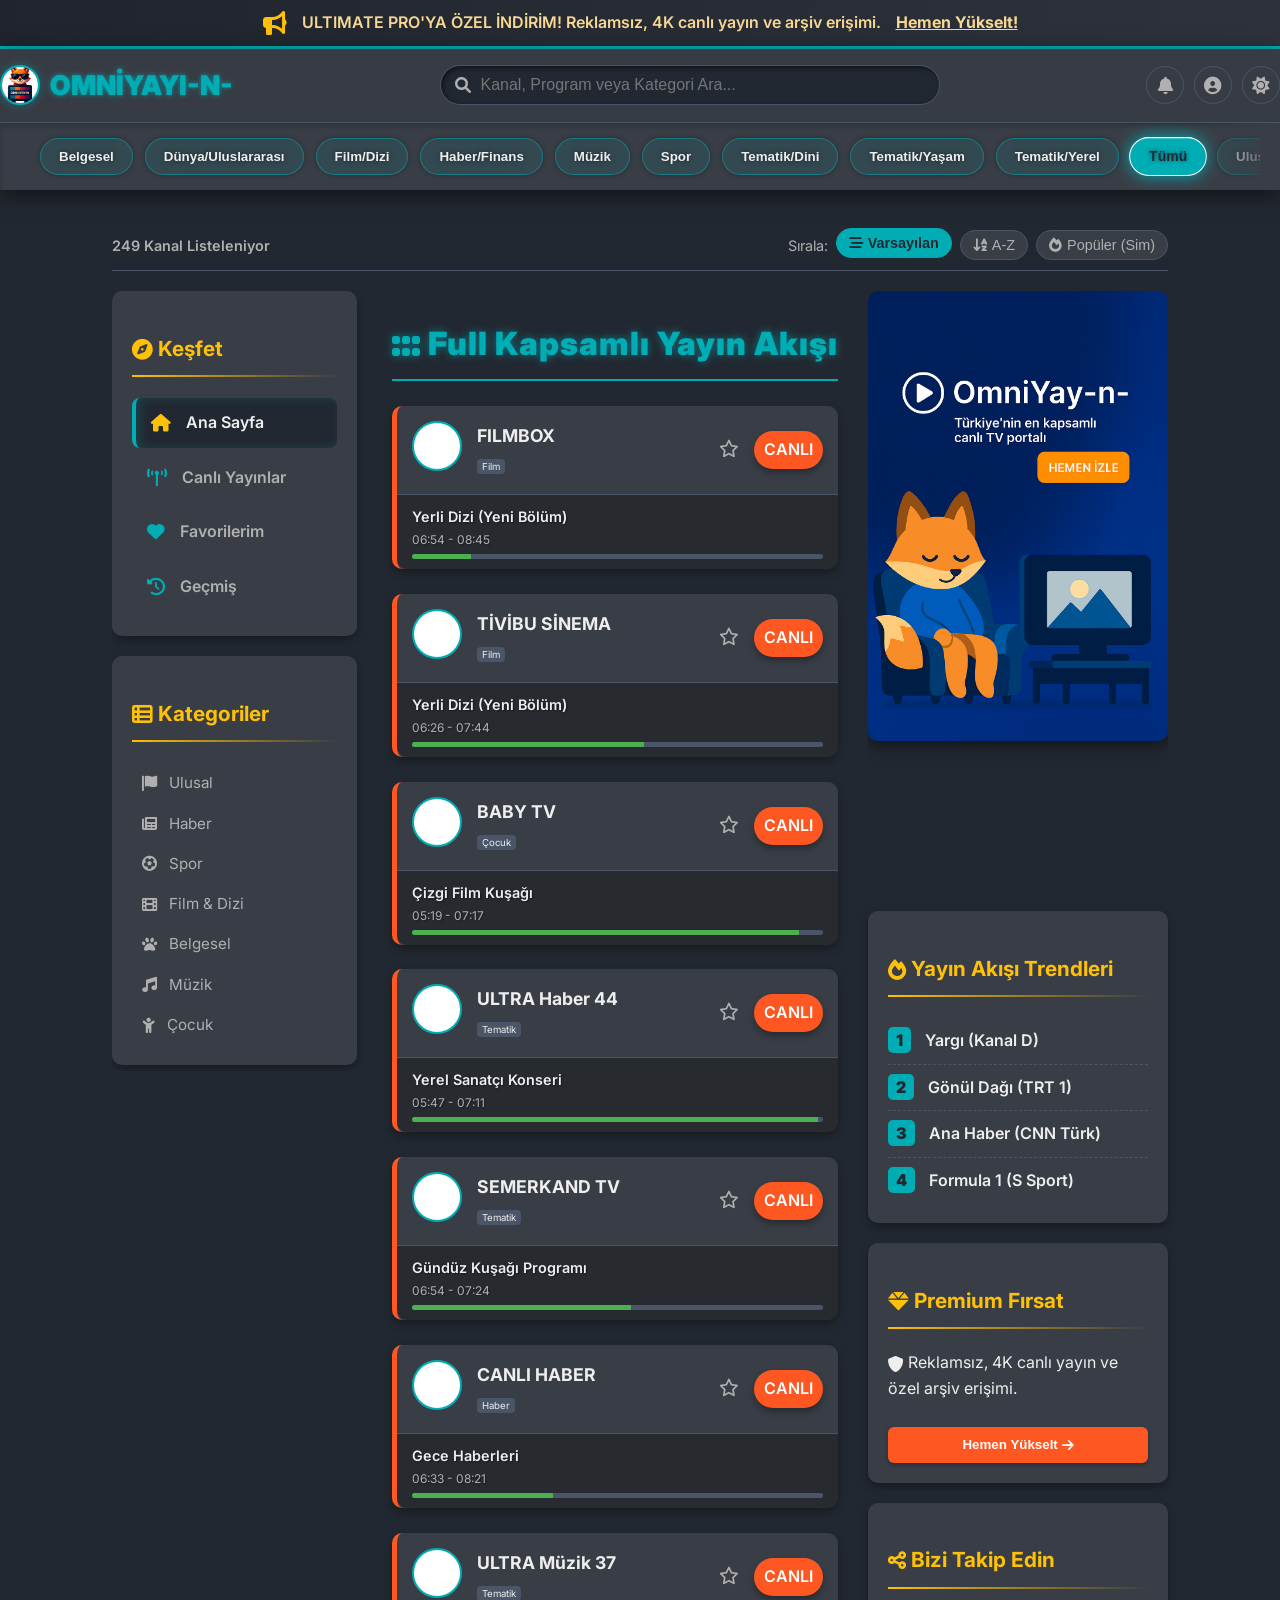
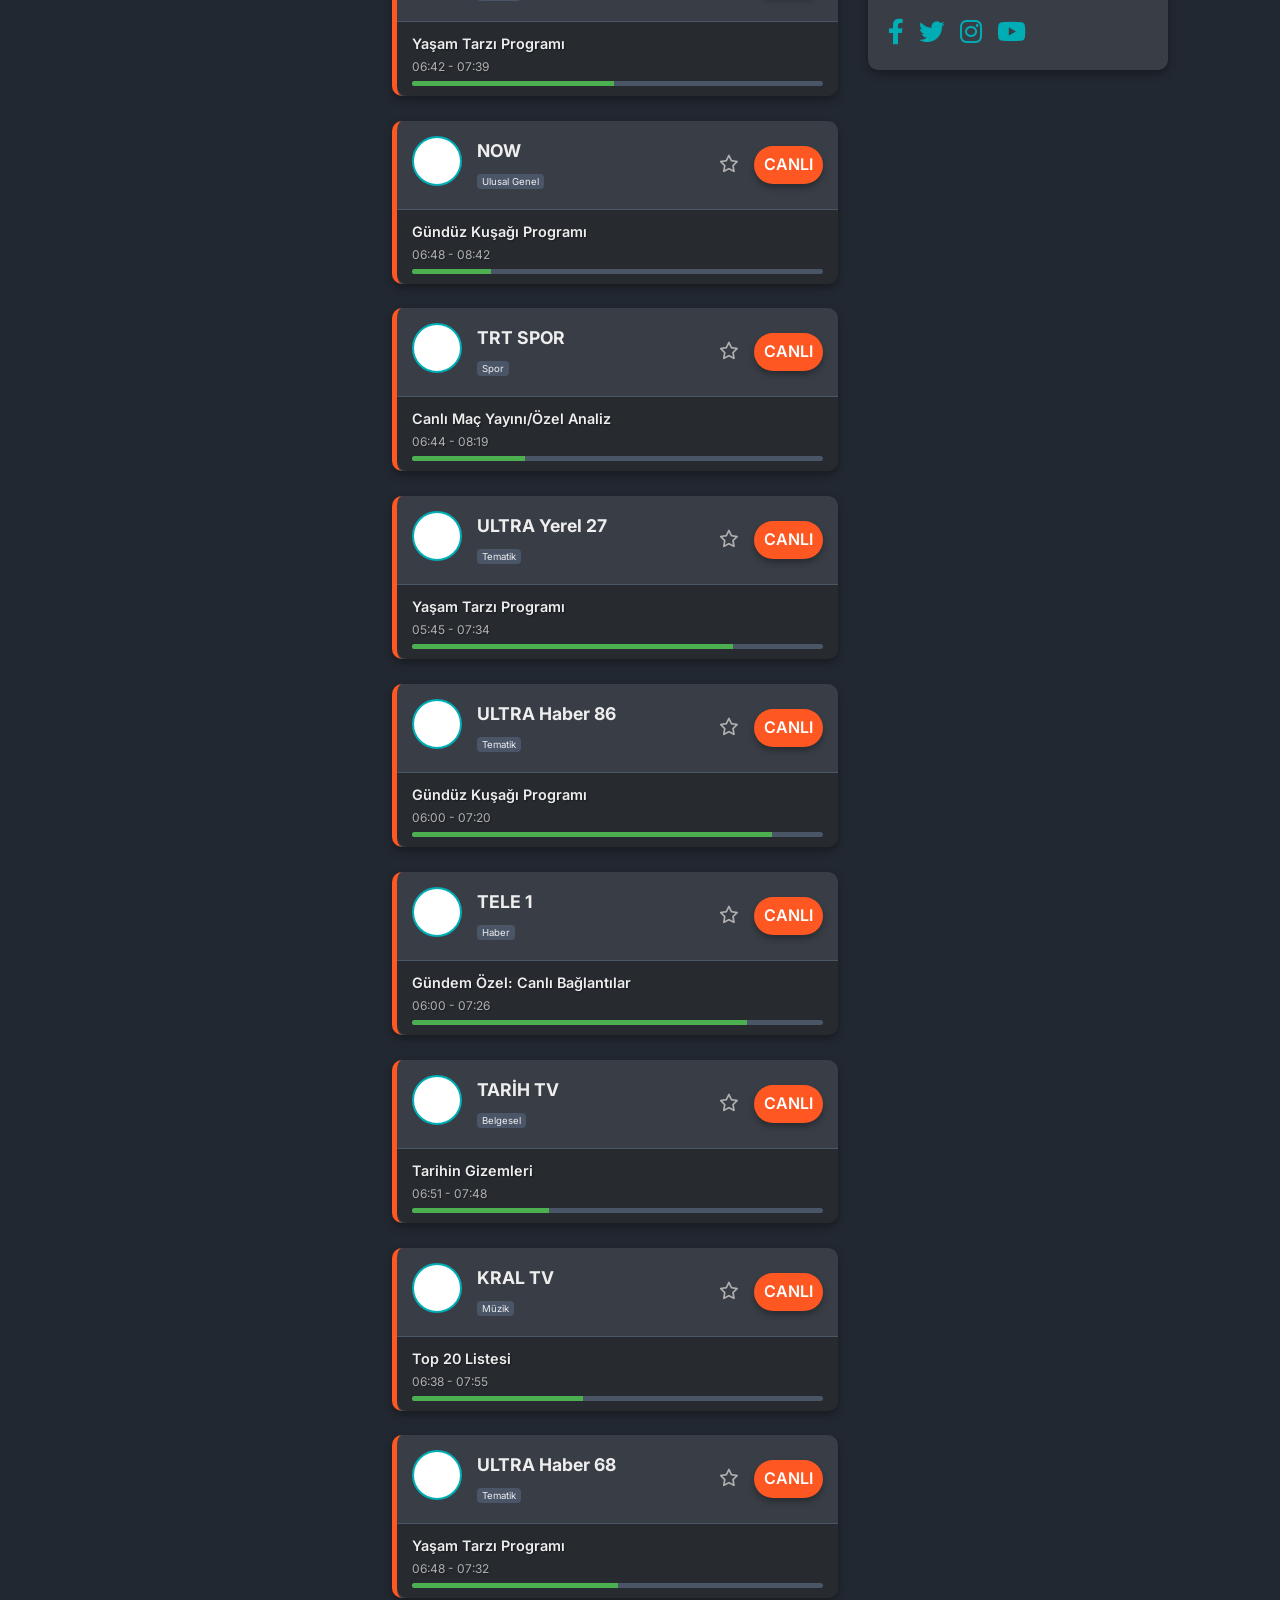
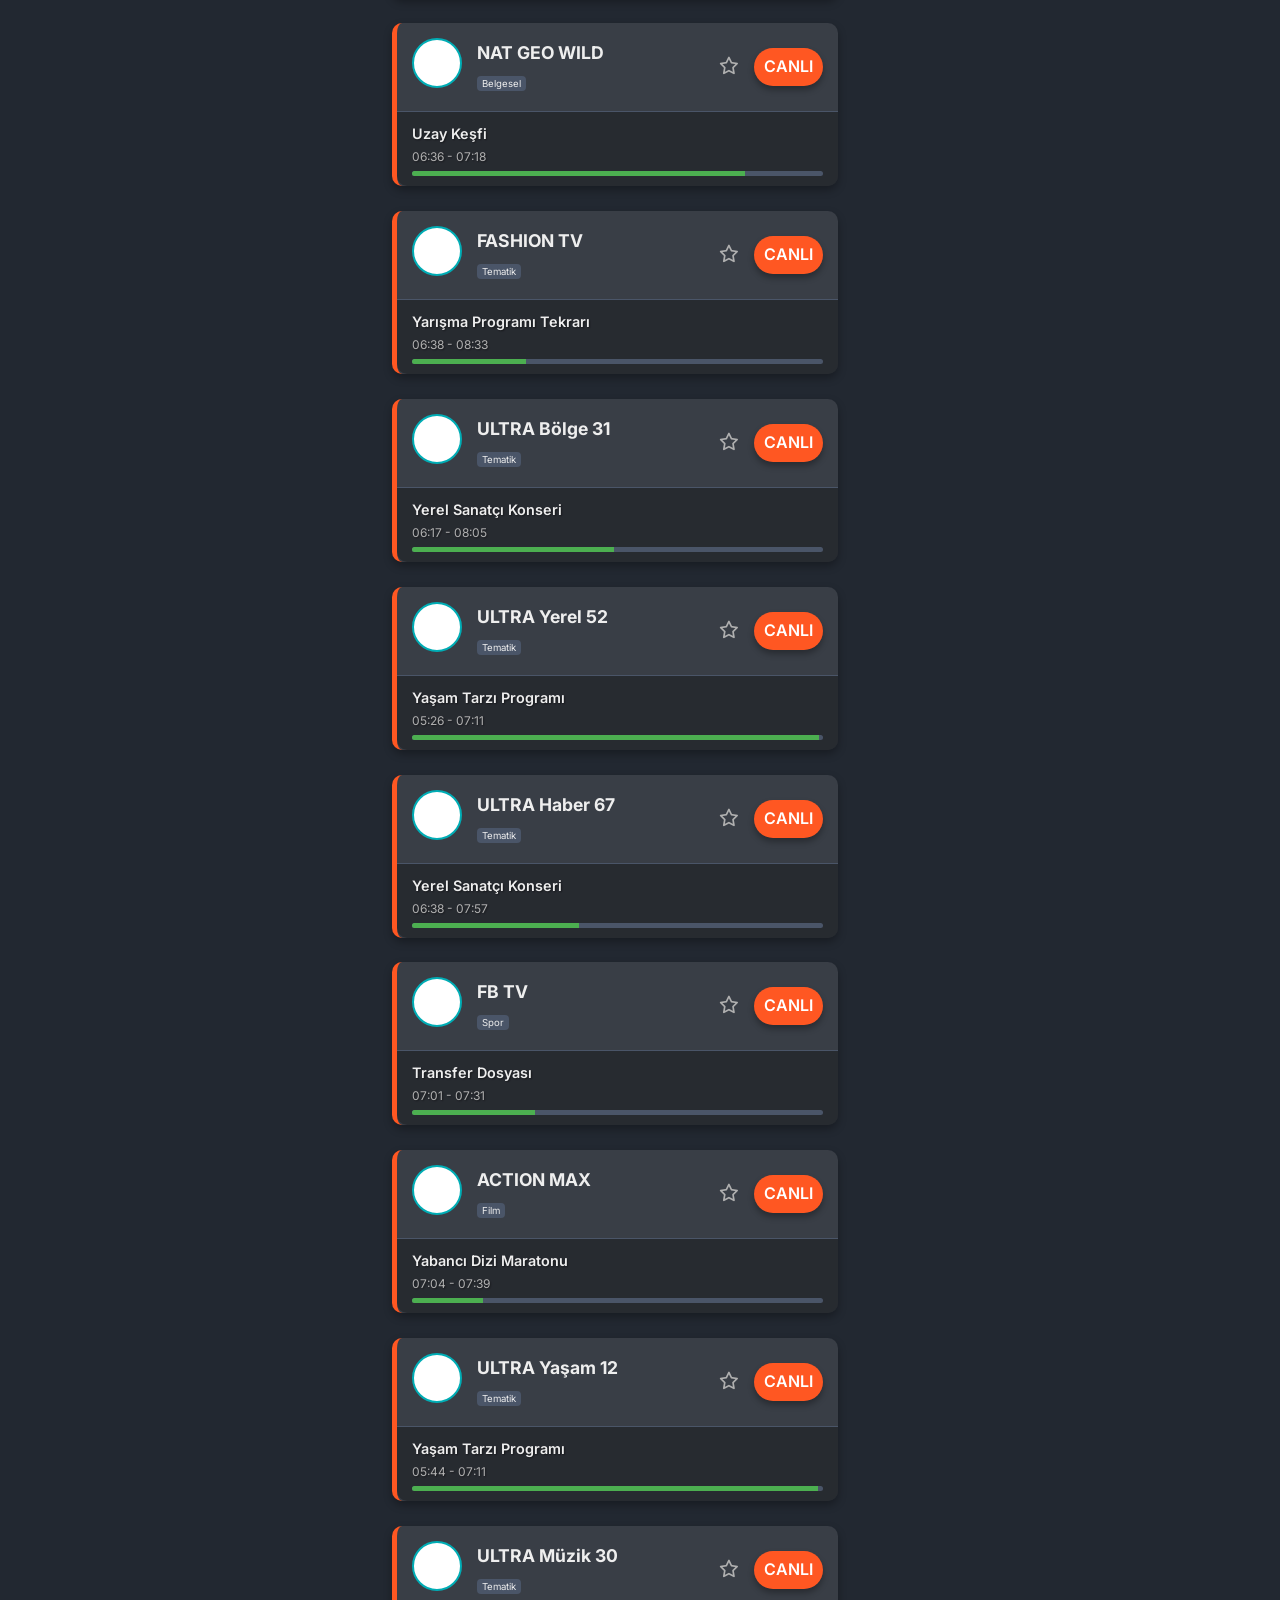
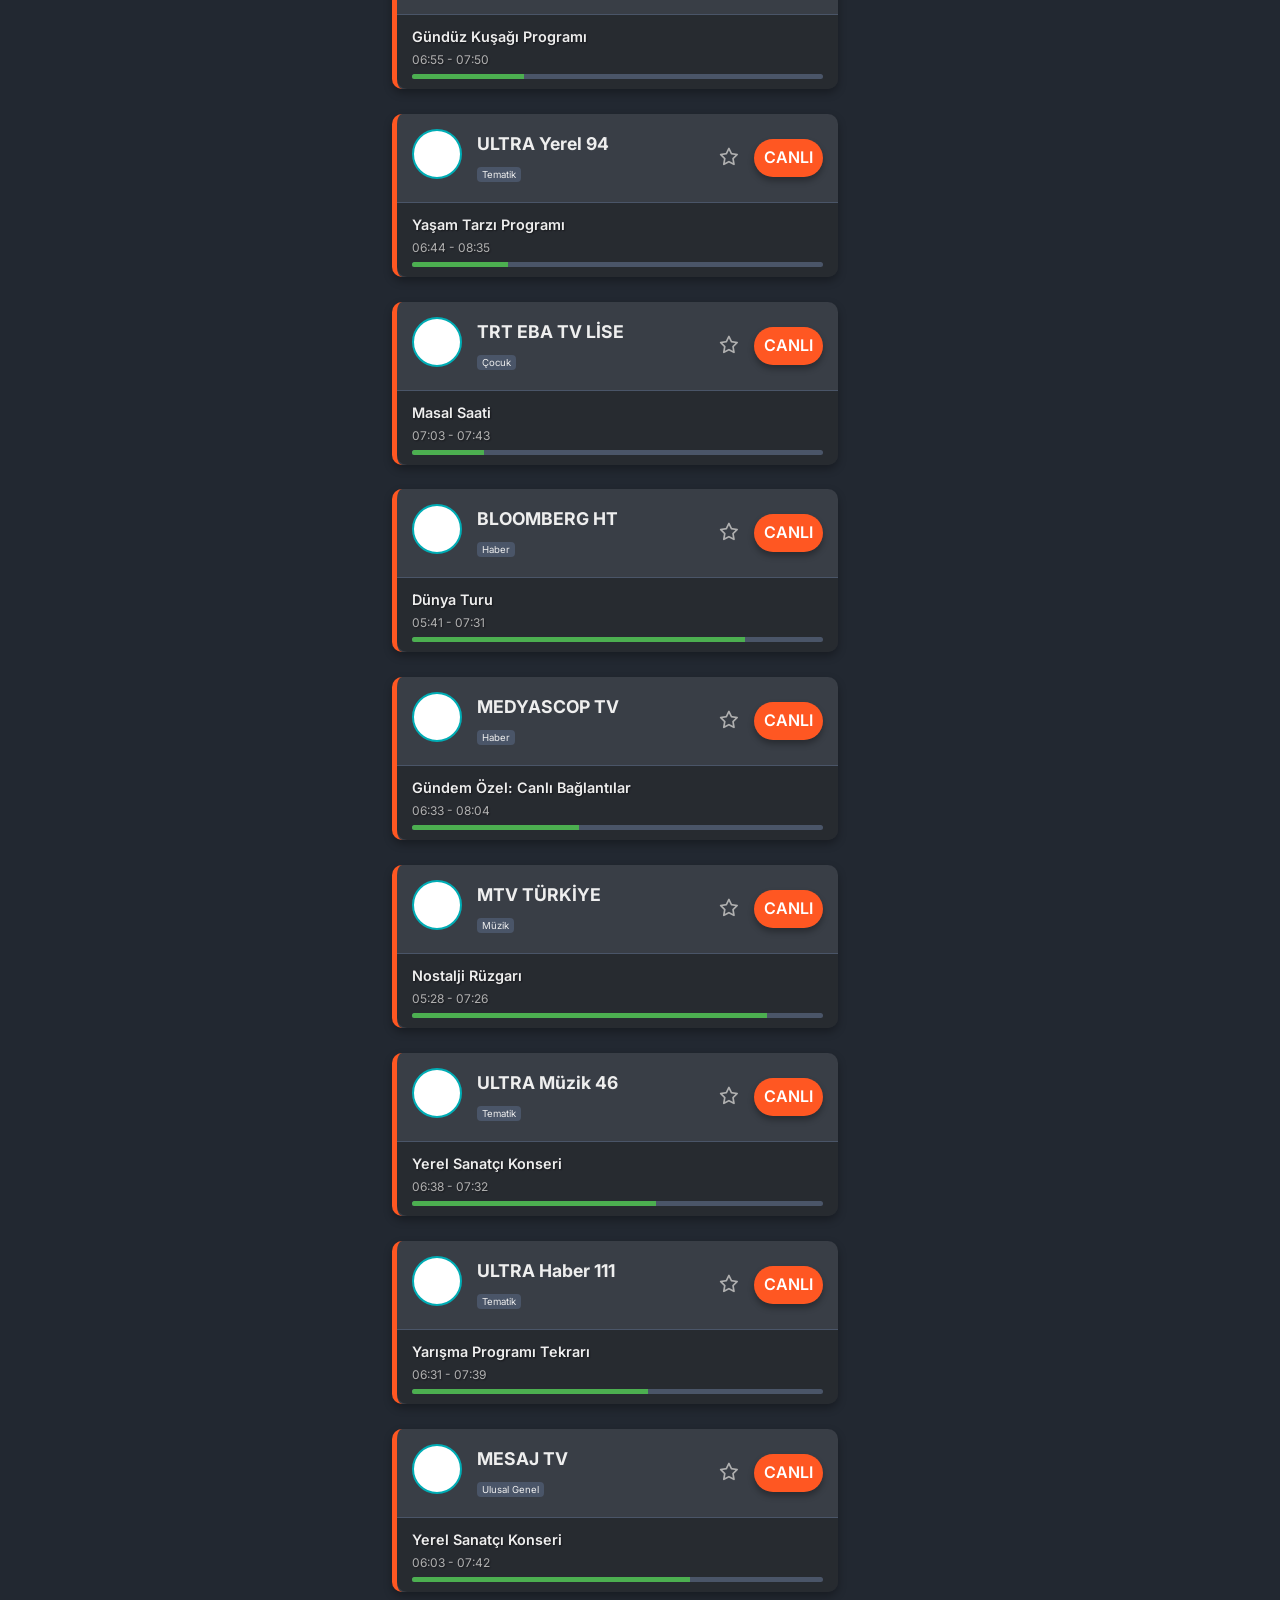
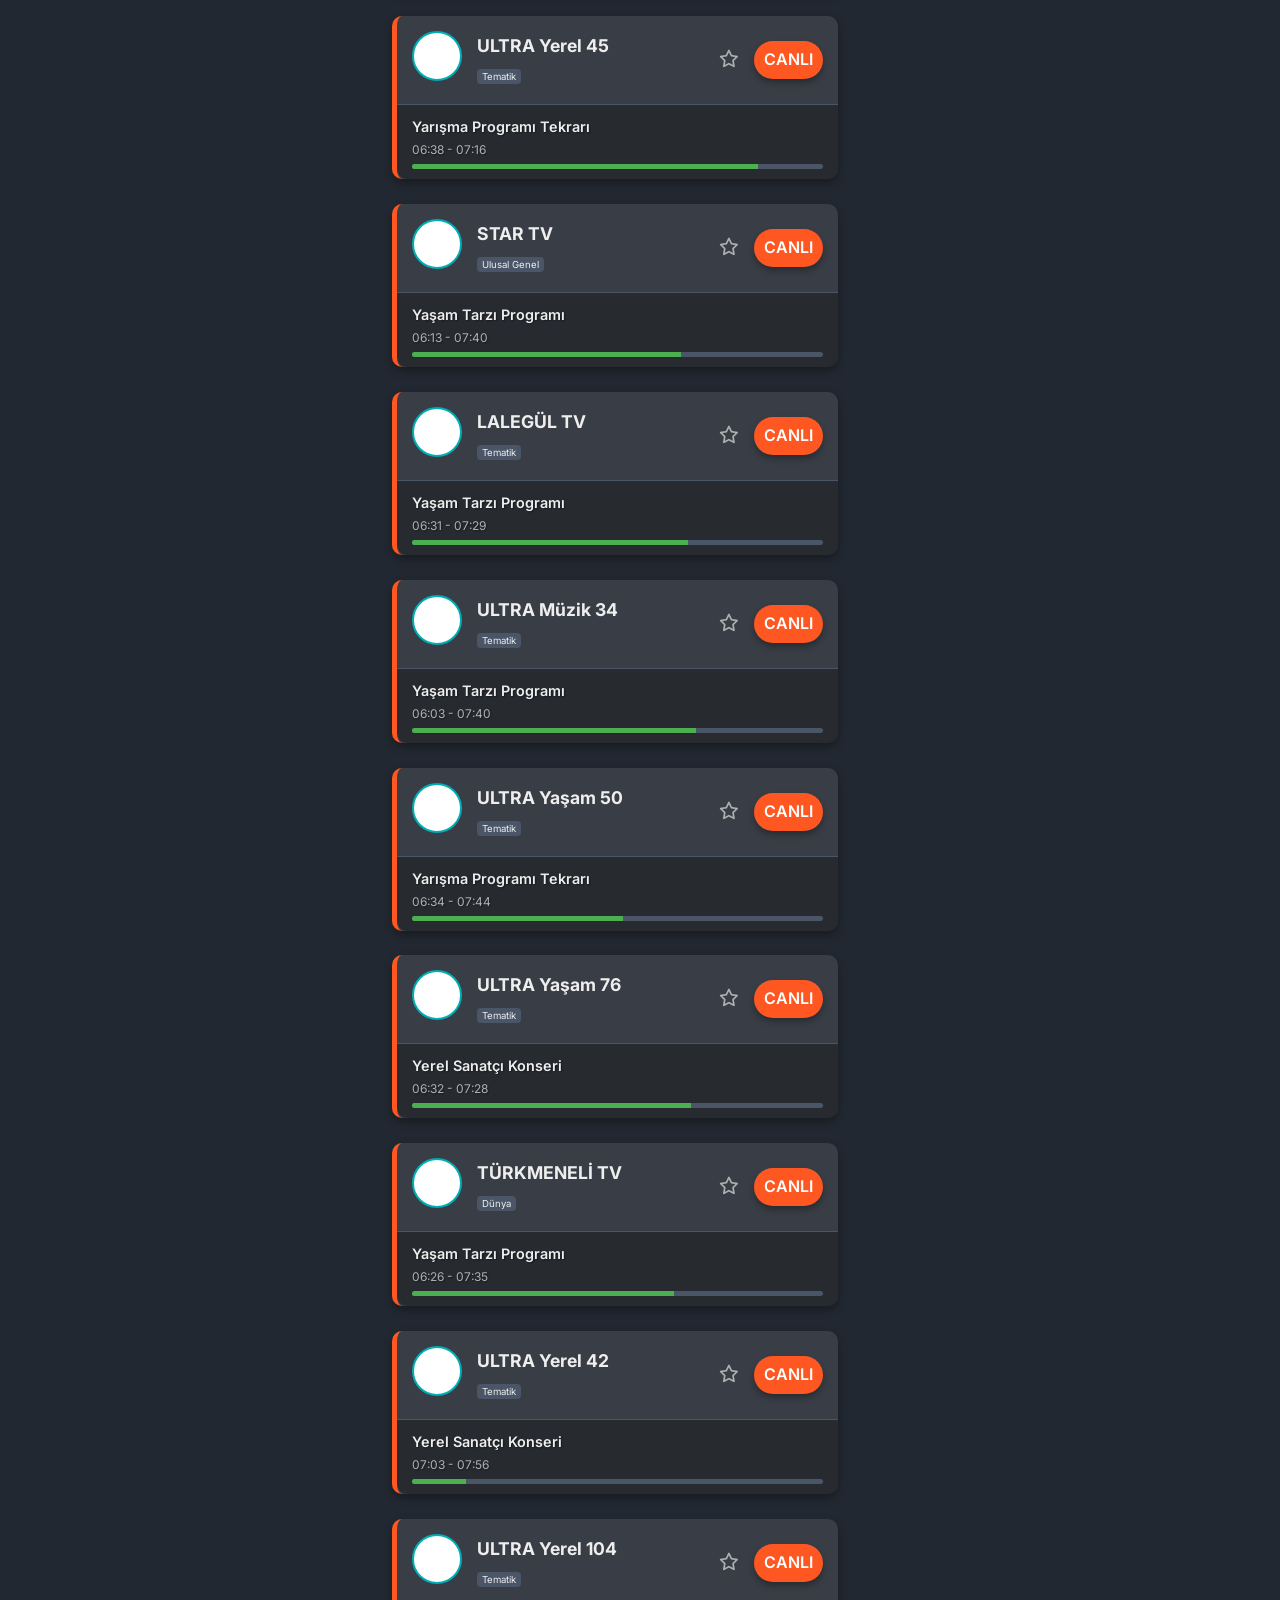
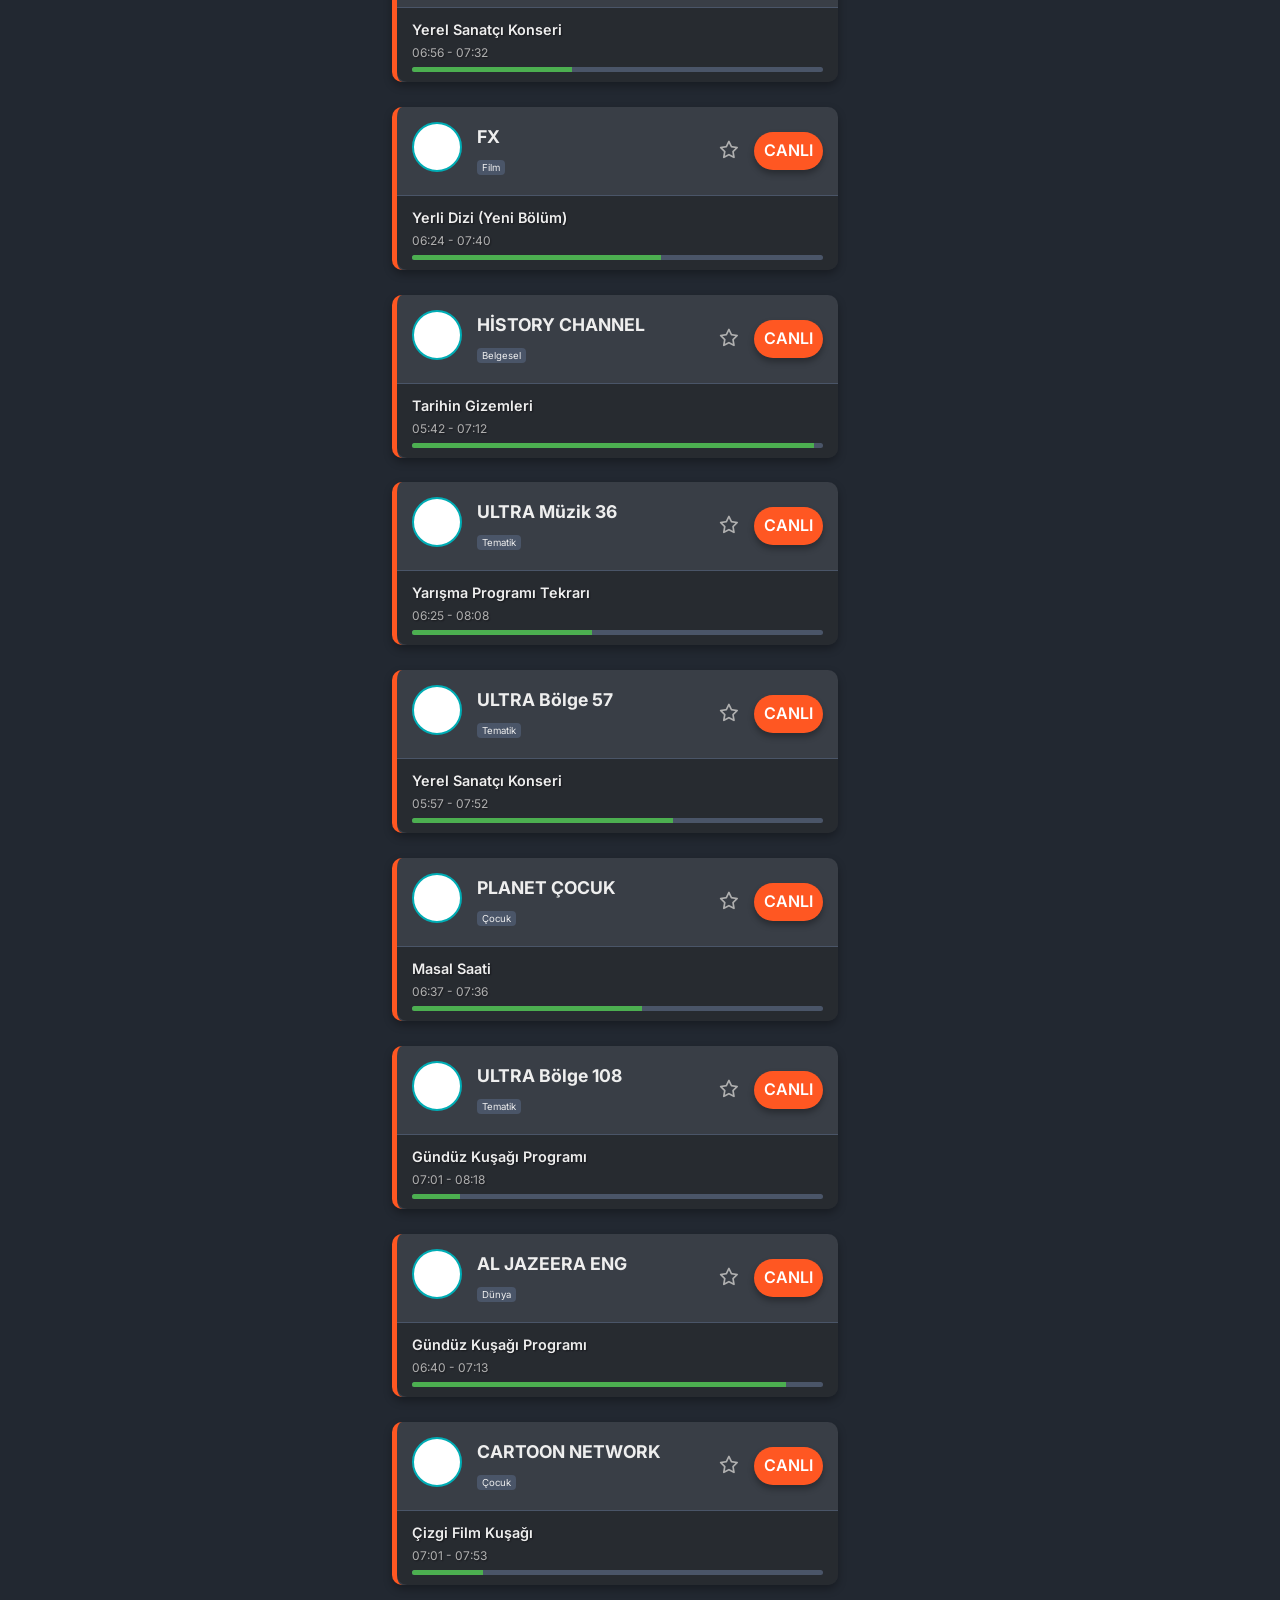
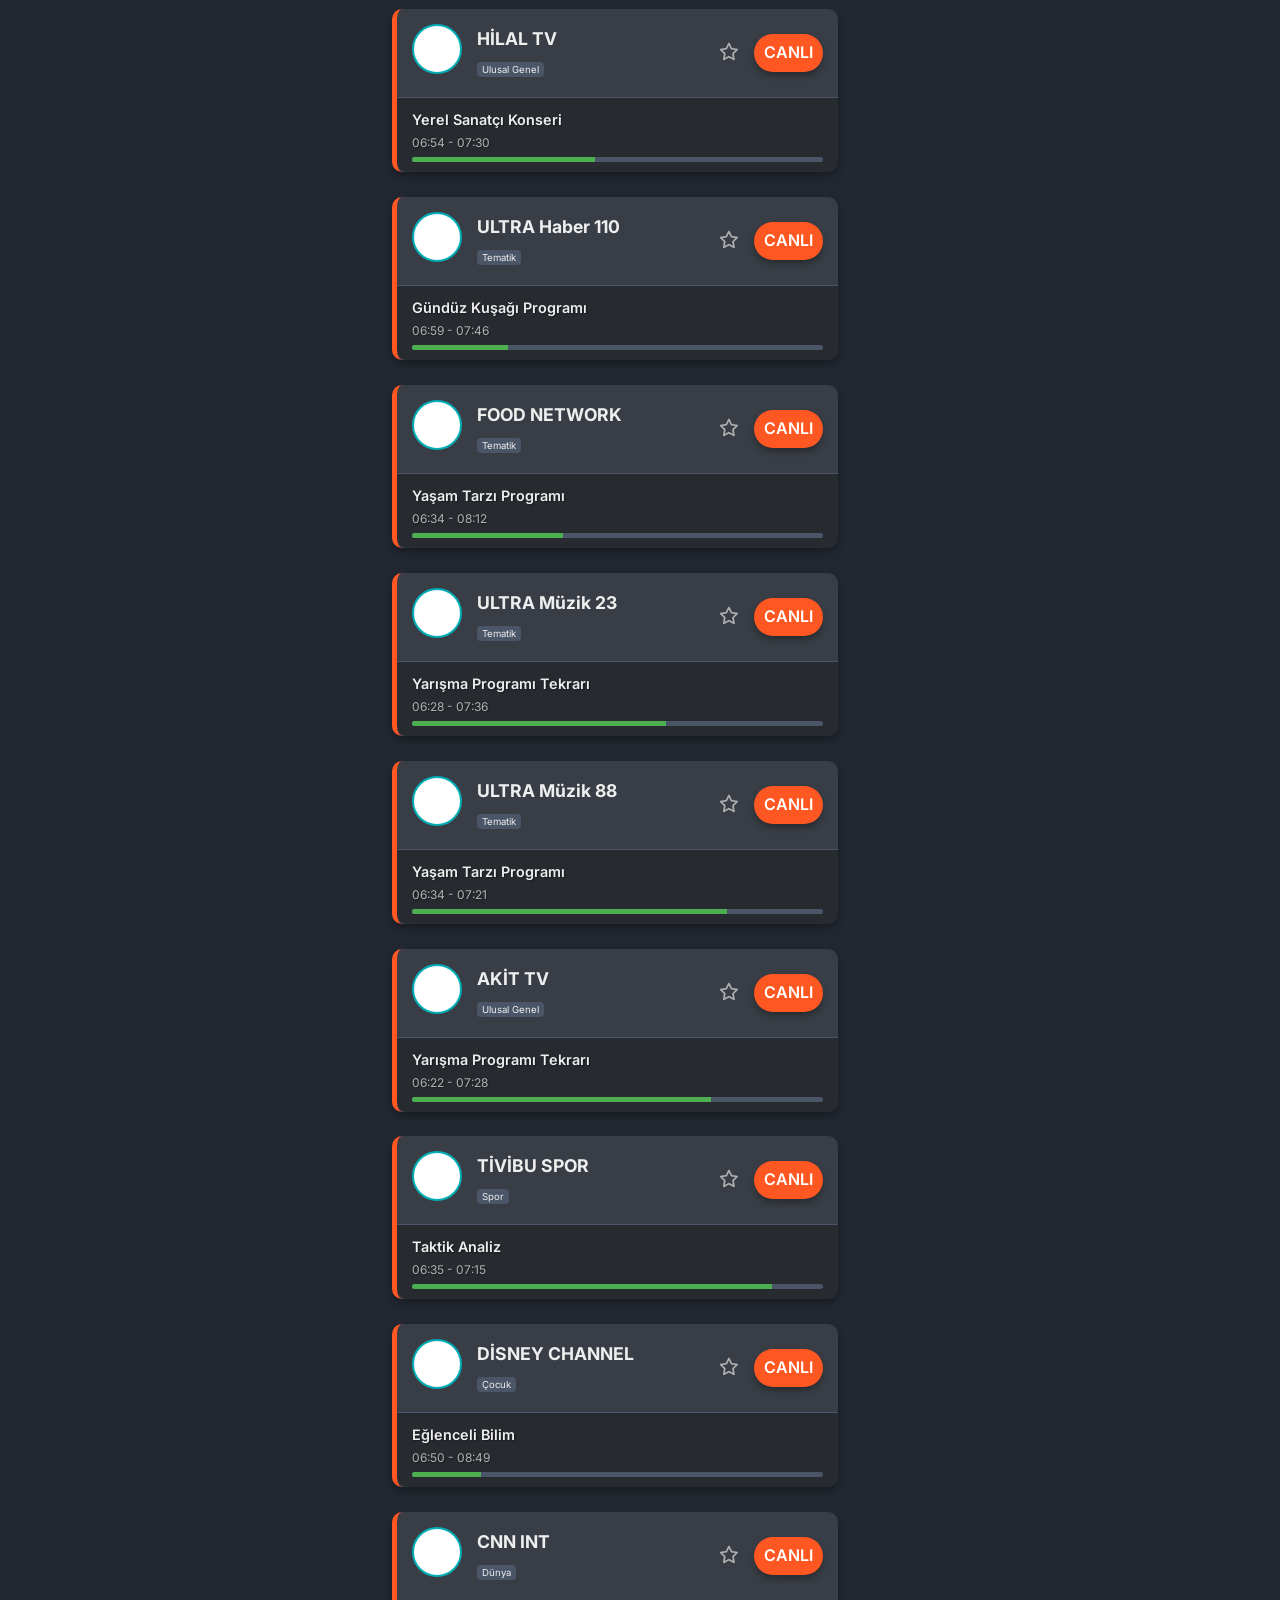
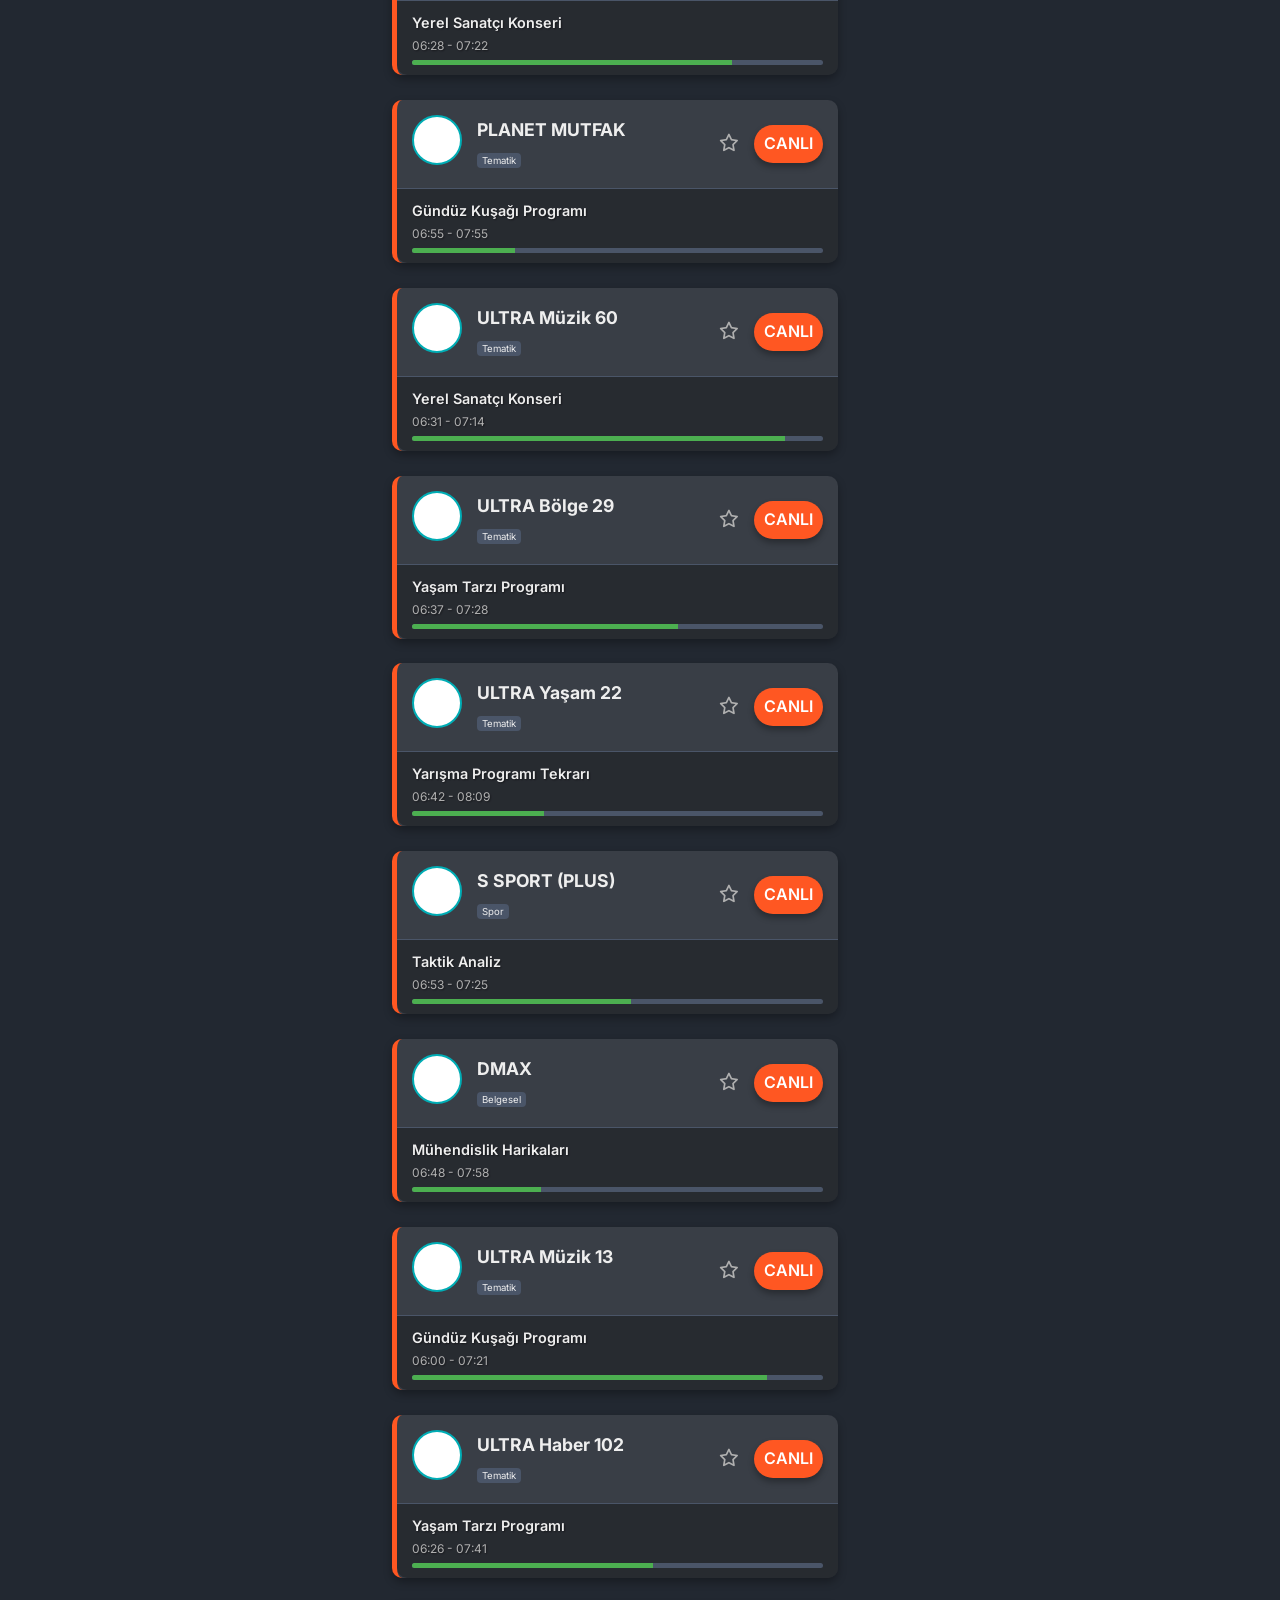
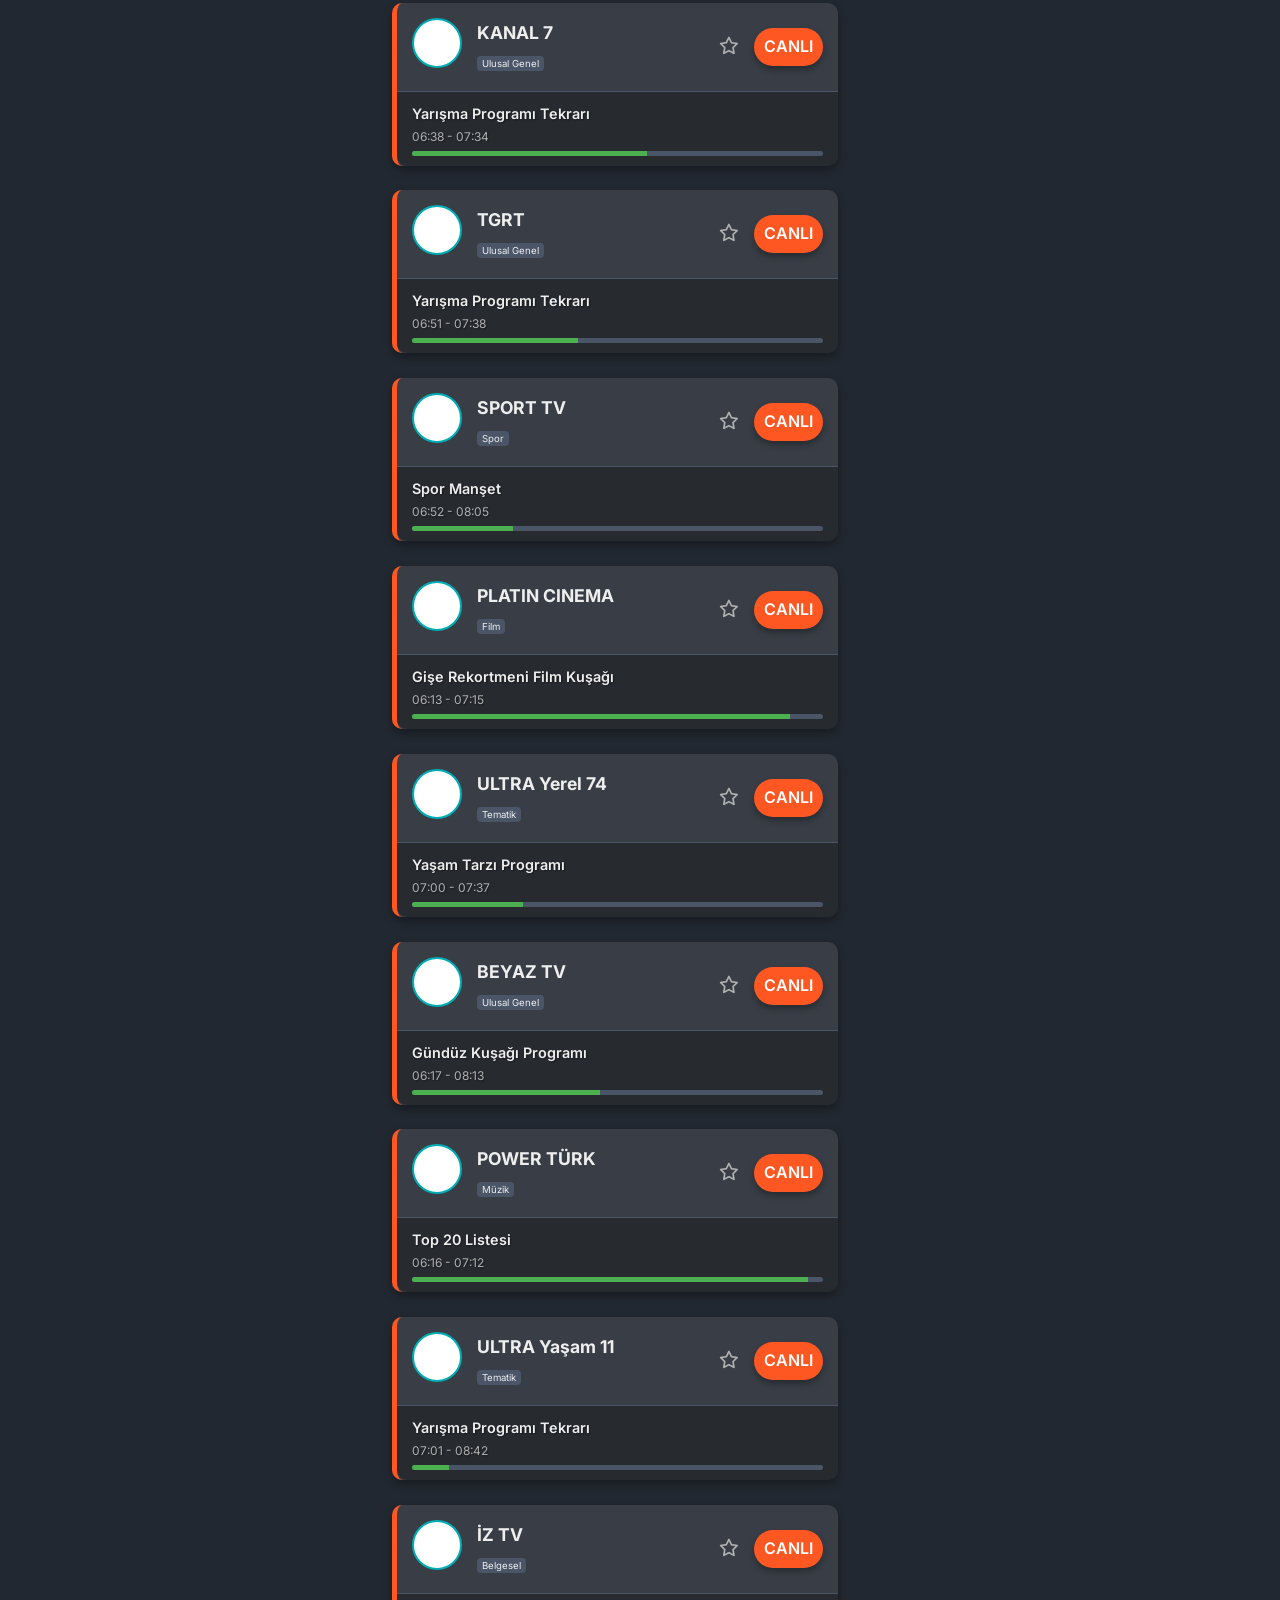
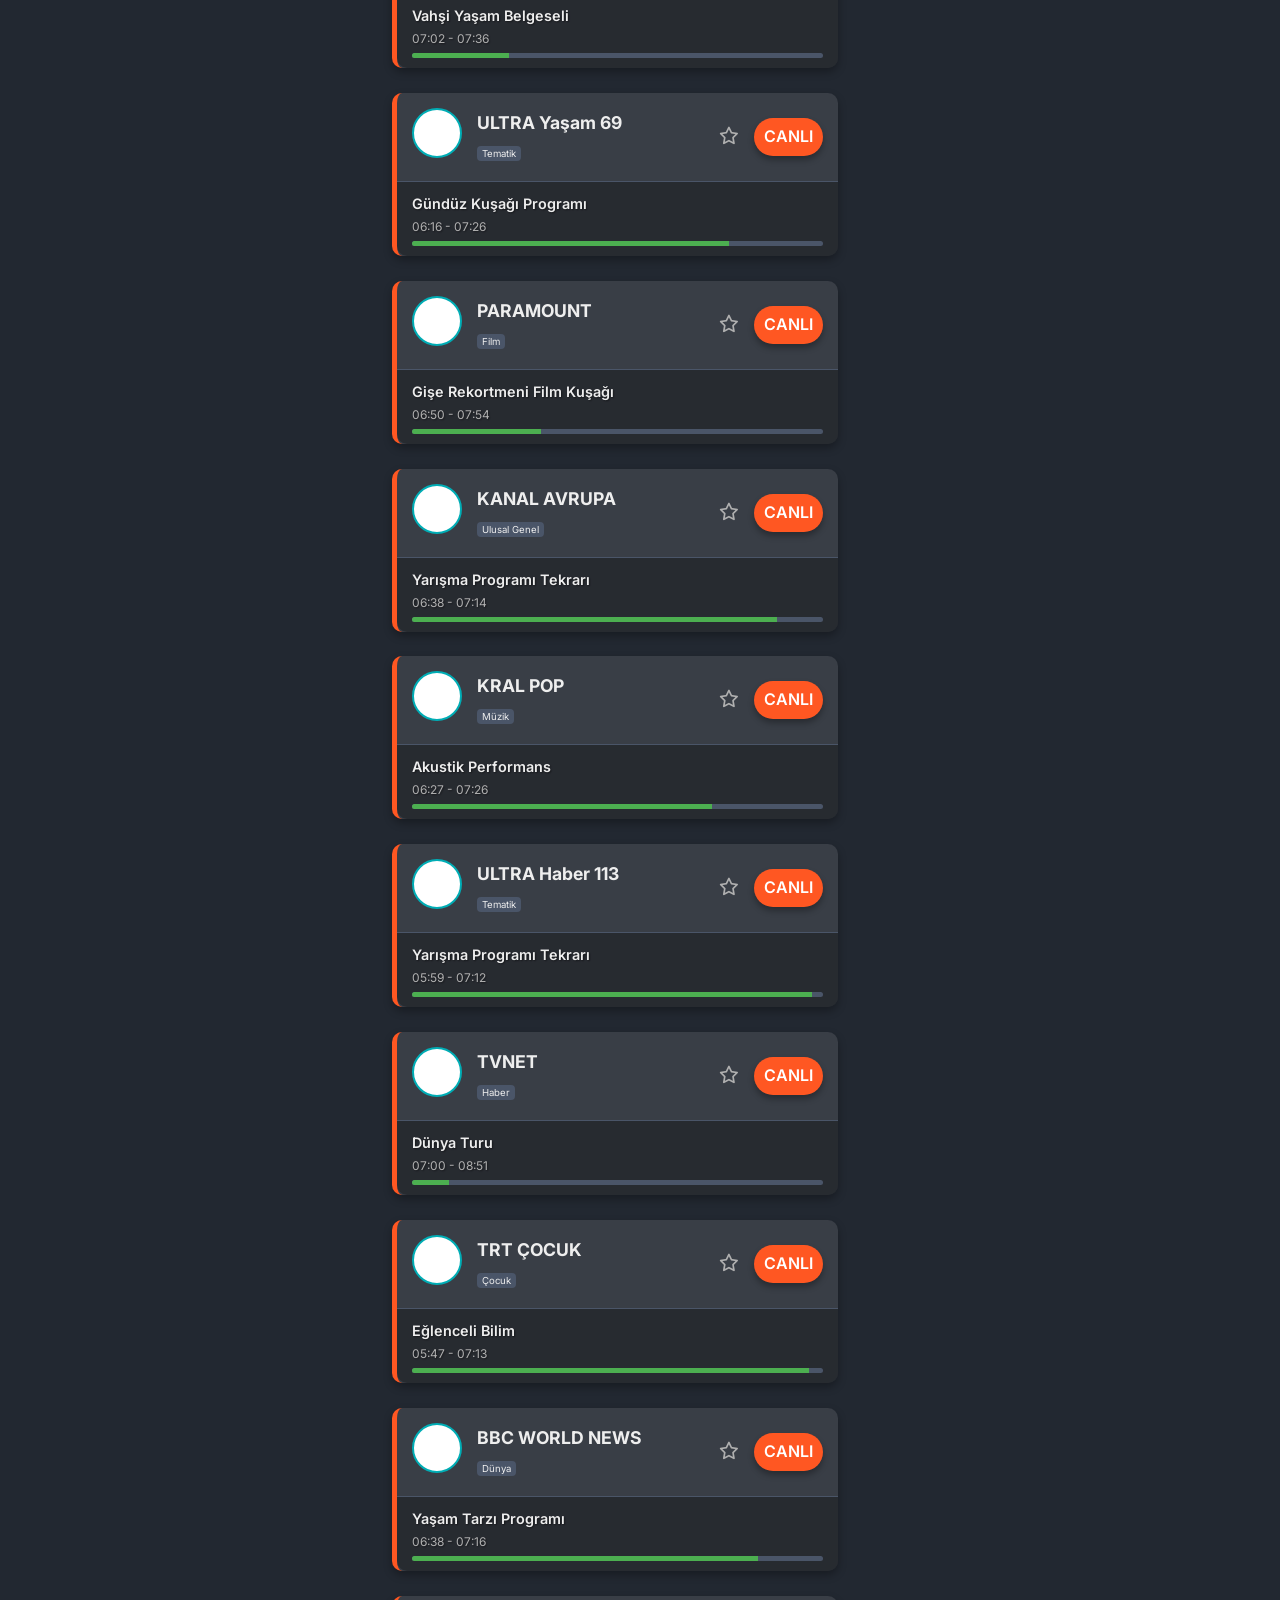
==== index.html @ 99447b86 "Add files via upload" ====
<!DOCTYPE html>
<html lang="tr">
<head>
    <meta charset="UTF-8">
    <meta name="viewport" content="width=device-width, initial-scale=1.0">
    <title>OMNİYAYI-N- | Türkiye'nin En Kapsamlı Canlı TV Portalı</title>
    
    <meta name="description" content="StreamPro - Türkiye'nin ulusal, haber, spor, belgesel ve dizi kanallarını tek bir platformda izleyin. 150+ kanal ve anlık yayın akışı.">
    <meta name="theme-color" content="#222831">
    
    <link rel="icon" type="image/png" href="favicon.png"> 
    
    <link rel="preload" href="https://fonts.googleapis.com/css2?family=Inter:wght@400;600;700;900&display=swap" as="style">
    <link rel="preload" href="style.css" as="style">
    <link rel="preload" href="script.js" as="script">
    
    <link rel="stylesheet" href="style.css">
    <link href="https://fonts.googleapis.com/css2?family=Inter:wght@400;600;700;900&display=swap" rel="stylesheet">
    <link rel="stylesheet" href="https://cdnjs.cloudflare.com/ajax/libs/font-awesome/6.0.0-beta3/css/all.min.css">
</head>
<body data-theme="dark"> 
    
    <div class="site-wrapper">
        
        <div class="top-ad-banner">
            <div class="ad-text-content container">
                <i class="fas fa-bullhorn"></i> 
                <span>ULTIMATE PRO'YA ÖZEL İNDİRİM! Reklamsız, 4K canlı yayın ve arşiv erişimi.</span>
                <a href="#" class="ad-link">Hemen Yükselt!</a>
            </div>
        </div>

        <header class="sticky-header">
            <div class="header-content container">
                
                <div class="logo-area">
                    <a href="index.html" class="app-logo-link">
                        <img src="fox_logo.png" alt="StreamPro Tilki Logosu" class="app-logo-img">
                        <h1 class="logo-text">OMNİYAYI-N-</h1>
                    </a>
                </div>

                <div class="search-container" role="search">
                    <input type="text" id="searchInput" placeholder="Kanal, Program veya Kategori Ara..." aria-label="Kanal veya Program Arama" autocomplete="off" aria-controls="searchSuggestions" aria-expanded="false">
                    <i class="fas fa-search search-icon"></i>
                    <div id="searchSuggestions" class="search-suggestions hidden" role="listbox"></div>
                </div>

                <div class="user-area">
                    <div class="dropdown-container">
                        <button class="notification-btn" aria-label="Bildirimler" aria-expanded="false" aria-controls="notificationPanel">
                            <i class="fas fa-bell"></i>
                            <span class="notification-badge hidden">3</span> 
                        </button>
                        <div id="notificationPanel" class="dropdown-panel hidden" role="region">
                            <div class="dropdown-header">Bildirimler</div>
                            <ul>
                                <li><a href="#"><strong>Yargı</strong> 10 dakika içinde başlıyor.</a></li>
                                <li><a href="#"><strong>Premium</strong> üyeliğiniz yenilendi.</a></li>
                                <li><a href="#">Yeni <i class="fab fa-youtube"></i> kanalları eklendi!</a></li>
                            </ul>
                            <div class="dropdown-footer"><a href="#">Tümünü Gör</a></div>
                        </div>
                    </div>

                    <div class="dropdown-container">
                        <button class="profile-link" aria-label="Kullanıcı Profili" aria-expanded="false" aria-controls="profilePanel">
                            <i class="fas fa-user-circle"></i>
                        </button>
                        <div id="profilePanel" class="dropdown-panel hidden" role="region">
                            <div class="dropdown-header">Hoş Geldin, Kullanıcı!</div>
                            <ul>
                                <li><a href="profile.html"><i class="fas fa-user-edit"></i> Profilim</a></li>
                                <li><a href="#"><i class="fas fa-cog"></i> Ayarlar</a></li>
                                <li><a href="#" id="logoutButton"><i class="fas fa-sign-out-alt"></i> Çıkış Yap</a></li>
                            </ul>
                        </div>
                    </div>

                    <button id="themeToggleBtn" class="theme-toggle-btn" aria-label="Temayı Değiştir">
                        <i class="fas fa-sun"></i> 
                    </button>
                </div>
            </div>
            
            <div class="category-nav-wrapper container">
                <nav id="categoryNav" class="category-nav"></nav>
            </div>
        </header>

        <div class="container main-content">
            
            <div class="filter-controls">
                <div class="result-info">
                    <span id="resultCount">Yükleniyor...</span>
                </div>
                <div class="sort-options">
                    <span>Sırala:</span>
                    <button class="sort-btn active" data-sort="default">
                        <i class="fas fa-stream"></i> Varsayılan
                    </button>
                    <button class="sort-btn" data-sort="az">
                        <i class="fas fa-sort-alpha-down"></i> A-Z
                    </button>
                    <button class="sort-btn" data-sort="popular">
                        <i class="fas fa-fire"></i> Popüler (Sim)
                    </button>
                </div>
            </div>

            <div class="main-grid">

                <aside class="sidebar left-sidebar">
                    
                    <div class="widget widget-nav">
                        <h3><i class="fas fa-compass"></i> Keşfet</h3>
                        <ul class="nav-links">
                            <li><a href="#" class="active"><i class="fas fa-home"></i> Ana Sayfa</a></li>
                            <li><a href="#"><i class="fas fa-broadcast-tower"></i> Canlı Yayınlar</a></li>
                            <li><a href="#"><i class="fas fa-heart"></i> Favorilerim</a></li>
                            <li><a href="#"><i class="fas fa-history"></i> Geçmiş</a></li>
                        </ul>
                    </div>

                    <div class="widget widget-categories">
                        <h3><i class="fas fa-th-list"></i> Kategoriler</h3>
                        <ul class="category-list">
                            <li><a href="#"><i class="fas fa-flag"></i> Ulusal</a></li>
                            <li><a href="#"><i class="fas fa-newspaper"></i> Haber</a></li>
                            <li><a href="#"><i class="fas fa-futbol"></i> Spor</a></li>
                            <li><a href="#"><i class="fas fa-film"></i> Film & Dizi</a></li>
                            <li><a href="#"><i class="fas fa-paw"></i> Belgesel</a></li>
                            <li><a href="#"><i class="fas fa-music"></i> Müzik</a></li>
                            <li><a href="#"><i class="fas fa-child"></i> Çocuk</a></li>
                        </ul>
                    </div>

                    <div class="widget widget-support">
                         <ul class="support-links">
                            <li><a href="#"><i class="fas fa-envelope"></i> İletişim</a></li>
                            <li><a href="#"><i class="fas fa-info-circle"></i> Hakkımızda</a></li>
                         </ul>
                         <div class="app-download">
                             <p>Uygulamamızı İndirin</p>
                             <a href="#" class="app-btn"><i class="fab fa-android"></i></a>
                             <a href="#" class="app-btn"><i class="fab fa-apple"></i></a>
                         </div>
                    </div>

                </aside>

                <div class="main-channels-area">
                    <section class="channel-section all-channels">
                        <h2><i class="fas fa-grip-horizontal"></i> Full Kapsamlı Yayın Akışı</h2>
                        
                        <div id="channelLoader" class="loader-container">
                            <div class="spinner"></div>
                            <span>Kanallar Yükleniyor...</span>
                        </div>
                        
                        <div class="channel-list" id="channelList"></div>

                        <div id="noResultsMessage" class="info-message hidden">
                            <i class="fas fa-search"></i>
                            <p>Aramanızla eşleşen kanal bulunamadı.</p>
                            <span>Farklı bir anahtar kelime deneyin.</span>
                        </div>
                    </section>
                </div>

                <aside class="sidebar right-sidebar">
                    
                    <div class="widget vertical-banner-area" style="padding: 0; background: transparent; box-shadow: none; border: none;">
                        <a href="#" target="_blank" rel="nofollow">
                            <img src="banner.png" alt="Reklam" style="width: 100%; height: auto; border-radius: 10px; display: block; box-shadow: 0 4px 15px rgba(0,0,0,0.5);">
                        </a>
                    </div>

                    <div class="widget widget-popular">
                        <h3><i class="fas fa-fire"></i> Yayın Akışı Trendleri</h3>
                        <ul id="popularPrograms">
                            <li><a href="#"><span class="badge">1</span> Yargı (Kanal D)</a></li>
                            <li><a href="#"><span class="badge">2</span> Gönül Dağı (TRT 1)</a></li>
                            <li><a href="#"><span class="badge">3</span> Ana Haber (CNN Türk)</a></li>
                            <li><a href="#"><span class="badge">4</span> Formula 1 (S Sport)</a></li>
                        </ul>
                    </div>
                    
                    <div class="widget widget-cta">
                        <h3><i class="fas fa-gem"></i> Premium Fırsat</h3>
                        <p><i class="fas fa-shield-alt"></i> Reklamsız, 4K canlı yayın ve özel arşiv erişimi.</p>
                        <button class="upgrade-btn">Hemen Yükselt <i class="fas fa-arrow-right"></i></button>
                    </div>

                    <div class="widget widget-social">
                        <h3><i class="fas fa-share-alt"></i> Bizi Takip Edin</h3>
                        <div class="social-links">
                            <a href="#" aria-label="Facebook"><i class="fab fa-facebook-f"></i></a>
                            <a href="#" aria-label="Twitter"><i class="fab fa-twitter"></i></a>
                            <a href="#" aria-label="Instagram"><i class="fab fa-instagram"></i></a>
                            <a href="#" aria-label="Youtube"><i class="fab fa-youtube"></i></a>
                        </div>
                    </div>

                </aside>
            </div> </div>
        
        <footer>
            <p>OMNİYAYI-N- &copy; 2025 | Tüm Hakları Saklıdır. | Canlı yayınlar resmi sitelere yönlendirilmektedir.</p>
        </footer>
        
    </div> 
    
    <button id="scrollTopBtn" class="scroll-top-btn hidden" title="Yukarı Çık">
        <i class="fas fa-arrow-up"></i>
    </button>

    <script src="script.js" defer></script>
</body>
</html>
---- style.css ----
/* style.css - MODERN VE PROFESYONEL TASARIM (ULTIMATE V7.2 - 3 SÜTUNLU DÜZEN) */

/* ========================================================================= */
/* 0. EVRENSEL SIFIRLAMA VE ERİŞİLEBİLİRLİK */
/* ========================================================================= */
*, *::before, *::after {
    box-sizing: border-box;
}

/* Tüm interaktif elementler için şık odaklanma (Focus) stili */
:focus-visible {
    outline: none;
    box-shadow: 0 0 0 3px var(--accent-color), 0 0 0 5px rgba(255, 193, 7, 0.5);
    border-radius: 4px; 
}
/* Focus stillerini kendi içinde yöneten elementler için override */
.category-btn:focus-visible, .sort-btn:focus-visible, .theme-toggle-btn:focus-visible, 
.notification-btn:focus-visible, .profile-link:focus-visible, #searchInput:focus-visible {
    box-shadow: 0 0 0 3px var(--primary-color), 0 0 0 5px rgba(0, 173, 181, 0.4);
    outline: none;
}
a {
    color: var(--primary-color);
    text-decoration: none;
    transition: color 0.2s ease;
}
a:hover {
    color: var(--accent-color);
}
.fas, .fab {
    vertical-align: middle;
}

/* ✨ YENİ EKLEME: Sayfa yüklenirken yumuşak giriş animasyonu */
@keyframes fadeIn {
    from { opacity: 0; transform: translateY(10px); }
    to { opacity: 1; transform: translateY(0); }
}

/* ✨ YENİ EKLEME: Yüklenme animasyonu (Spinner) */
@keyframes spin {
    to { transform: rotate(360deg); }
}

/* ========================================================================= */
/* 1. TEMEL DEĞİŞKENLER VE SIFIRLAMA           */
/* ========================================================================= */

:root {
    --primary-color: #00ADB5; /* Turkuaz/Mavi (Ana Vurgu) */
    --secondary-color: #FF5722; /* Kırmızı/Turuncu (Aksiyon/LIVE) */
    --accent-color: #FFC107; /* Sarı (Favori/Vurgu) */
    --background-dark: #222831; /* Deep Dark */
    --card-dark: #393E46;
    --text-light: #EEEEEE;
    --text-muted: #B0B0B0;
    --border-color: #4A5568;
    --progress-color: #4CAF50; /* EGP İlerleme Çubuğu Rengi */
    
    /* YENİ REKLAM RENKLERİ */
    --ad-background: linear-gradient(90deg, #1f242d, #2d323b); /* Reklam Arkaplanı */
    --ad-text-color: #f7d794; /* Parlak Reklam Metni */
    --ad-border-color: #00ADB5; /* Reklam Sınır Rengi */
}

body {
    font-family: 'Inter', sans-serif;
    margin: 0;
    padding: 0;
    background-color: var(--background-dark);
    color: var(--text-light);
    line-height: 1.6;
    transition: background-color 0.3s ease, color 0.3s ease;
    animation: fadeIn 0.8s ease-out; 
}

/* Scrollbar Stili (Modern Plan) */
body::-webkit-scrollbar {
    width: 8px; 
}
body::-webkit-scrollbar-track {
    background: var(--background-dark); 
}
body::-webkit-scrollbar-thumb {
    background-color: var(--card-dark); 
    border-radius: 10px;
    border: 2px solid var(--background-dark);
}
body::-webkit-scrollbar-thumb:hover {
    background-color: var(--primary-color); 
}

.hidden { display: none !important; }
.container { max-width: 1400px; margin: 0 auto; padding: 0 20px; } 

/* ========================================================================= */
/* 2. REKLAM / DUYURU BANNERI (YENİ EKLEME) */
/* ========================================================================= */

.top-ad-banner {
    background: var(--ad-background);
    padding: 10px 0;
    text-align: center;
    color: var(--ad-text-color);
    font-size: 1em;
    font-weight: 600;
    border-bottom: 3px solid var(--ad-border-color);
    box-shadow: 0 5px 15px rgba(0, 0, 0, 0.4);
    animation: pulse 1.5s infinite alternate; /* Dikkat çekici animasyon */
}
@keyframes pulse {
    from { box-shadow: 0 5px 15px rgba(0, 0, 0, 0.4), 0 0 0 0 rgba(0, 173, 181, 0.7); }
    to { box-shadow: 0 5px 20px rgba(0, 0, 0, 0.6), 0 0 10px 3px rgba(0, 173, 181, 0.7); }
}
.ad-text-content {
    display: flex;
    justify-content: center;
    align-items: center;
    gap: 15px;
    max-width: 1200px;
    margin: 0 auto;
}
.ad-text-content i {
    color: var(--accent-color);
    font-size: 1.5em;
    animation: bounce 0.8s infinite alternate;
}
@keyframes bounce {
    from { transform: translateY(0); }
    to { transform: translateY(-3px); }
}
.ad-link {
    color: var(--ad-text-color);
    text-decoration: underline;
    font-weight: 700;
}
.ad-link:hover {
    color: var(--primary-color);
}

/* ========================================================================= */
/* 3. HEADER VE LOGO STİLİ (İLERİ SEVİYE)      */
/* ========================================================================= */

.sticky-header {
    background-color: rgba(57, 62, 70, 0.95); /* Şeffaflık azaltıldı */
    position: sticky;
    top: 0;
    z-index: 1000;
    box-shadow: 0 5px 20px rgba(0, 0, 0, 0.5);
    /* YENİ: Yapışkan başlık için BLUR efekti */
    backdrop-filter: blur(10px); /* Hafifçe artırıldı */
    -webkit-backdrop-filter: blur(10px);
    transition: background-color 0.3s ease, backdrop-filter 0.3s ease;
}
.header-content {
    display: flex;
    justify-content: space-between;
    align-items: center;
    padding: 15px 0;
}

/* LOGO ALANI STİLLERİ */
.logo-area .app-logo-link {
    display: flex;
    align-items: center;
    gap: 10px;
}
.app-logo-img { 
    width: 40px; 
    height: 40px;
    border-radius: 50%;
    object-fit: cover; 
    border: 2px solid var(--primary-color);
    box-shadow: 0 0 10px rgba(0, 173, 181, 0.4);
    transition: transform 0.3s, box-shadow 0.3s;
}
.app-logo-img:hover {
    transform: rotate(-5deg) scale(1.05);
    box-shadow: 0 0 15px 3px rgba(0, 173, 181, 0.7);
}
.logo-text {
    font-size: 1.7rem;
    font-weight: 900;
    color: var(--primary-color);
    margin: 0;
    text-shadow: 0 0 5px rgba(0, 173, 181, 0.8);
}

/* Gelişmiş Arama Kutusu */
.search-container {
    flex-grow: 1;
    max-width: 500px;
    margin: 0 20px;
    position: relative;
}
#searchInput {
    width: 100%;
    padding: 10px 15px 10px 40px;
    border: 1px solid var(--border-color);
    border-radius: 25px;
    font-size: 1em;
    background-color: var(--background-dark);
    color: var(--text-light);
    transition: all 0.3s;
    box-shadow: inset 2px 2px 5px rgba(0, 0, 0, 0.5);
}
#searchInput:focus {
    border-color: var(--primary-color);
    outline: none;
}
.search-icon {
    position: absolute;
    left: 15px;
    top: 50%;
    transform: translateY(-50%);
    color: var(--text-muted);
    pointer-events: none;
}
.search-suggestions {
    position: absolute;
    top: calc(100% + 5px); 
    left: 0;
    right: 0;
    background-color: var(--card-dark);
    border: 1px solid var(--border-color);
    border-radius: 8px;
    box-shadow: 0 8px 15px rgba(0, 0, 0, 0.3);
    z-index: 1001;
    overflow: hidden;
}
.search-suggestions a {
    display: block;
    padding: 10px 15px;
    color: var(--text-light);
    transition: background-color 0.2s;
}
.search-suggestions a:hover, .search-suggestions a:focus {
    background-color: var(--background-dark);
    color: var(--primary-color);
}

/* Kullanıcı Alanı ve Açılır Menüler */
.user-area {
    display: flex;
    align-items: center;
    gap: 10px;
    flex-shrink: 0; 
}
.notification-btn,
.profile-link,
.theme-toggle-btn {
    background: transparent;
    border: 1px solid var(--border-color);
    color: var(--text-muted);
    width: 38px;
    height: 38px;
    border-radius: 50%;
    cursor: pointer;
    font-size: 1.1em; 
    transition: all 0.3s ease;
    position: relative; 
    display: flex;
    align-items: center;
    justify-content: center;
}
.notification-btn:hover,
.profile-link:hover,
.theme-toggle-btn:hover {
    color: var(--primary-color);
    border-color: var(--primary-color);
    transform: scale(1.1) rotate(15deg);
}
.notification-badge {
    position: absolute;
    top: -5px;
    right: -5px;
    background-color: var(--secondary-color);
    color: white;
    font-size: 0.6em;
    font-weight: bold;
    width: 18px;
    height: 18px;
    border-radius: 50%;
    display: flex;
    align-items: center;
    justify-content: center;
    border: 2px solid var(--card-dark);
}
.dropdown-container {
    position: relative;
}
.dropdown-panel {
    position: absolute;
    top: calc(100% + 15px);
    right: 0;
    width: 280px;
    background-color: var(--card-dark);
    border-radius: 8px;
    box-shadow: 0 10px 30px rgba(0, 0, 0, 0.5);
    border: 1px solid var(--border-color);
    z-index: 1002;
    overflow: hidden;
}
.dropdown-header {
    padding: 12px 15px;
    font-weight: 600;
    border-bottom: 1px solid var(--border-color);
    color: var(--text-light);
}
.dropdown-panel ul {
    list-style: none;
    margin: 0;
    padding: 0;
}
.dropdown-panel li a {
    display: flex;
    align-items: center;
    gap: 10px;
    padding: 12px 15px;
    color: var(--text-muted);
    transition: background-color 0.2s, color 0.2s;
}
.dropdown-panel li a:hover {
    background-color: var(--background-dark);
    color: var(--primary-color);
}
.dropdown-footer {
    padding: 10px 15px;
    text-align: center;
    border-top: 1px solid var(--border-color);
    font-size: 0.9em;
}

/* ========================================================================= */
/* 4. KATEGORİ NAVİGASYON (GELİŞTİRİLDİ VE SÜSLENDİ) */
/* ========================================================================= */

.category-nav-wrapper {
    position: relative; 
    background-color: var(--card-dark); /* Arkaplan rengi eklendi */
    box-shadow: inset 0 3px 5px rgba(0, 0, 0, 0.2);
    border-top: 1px solid var(--border-color);
}

/* Kategori kaydırma oku (Affordance) - Gradyan */
.category-nav-wrapper::after {
    content: '';
    position: absolute;
    right: 0;
    top: 0;
    bottom: 0;
    width: 80px; /* Biraz daha genişletildi */
    background: linear-gradient(to left, var(--card-dark), transparent);
    pointer-events: none;
    transition: opacity 0.3s;
}

.category-nav {
    display: flex;
    flex-wrap: nowrap;
    overflow-x: auto;
    gap: 12px; /* Boşluk artırıldı */
    padding: 15px 20px; /* İç boşluk artırıldı */
    margin: 0; 
    -webkit-overflow-scrolling: touch;
    scrollbar-width: none;
}
.category-nav::-webkit-scrollbar {
    display: none; 
}
.category-btn {
    /* ✨ YENİ STİL: Cam benzeri (Glassmorphism Light) */
    background: rgba(0, 173, 181, 0.1); /* Hafif şeffaf arkaplan */
    color: var(--text-light);
    padding: 10px 18px; /* Daha dolgun buton */
    border-radius: 25px; /* Daha yuvarlak */
    border: 1px solid rgba(0, 173, 181, 0.5); /* Hafif sınır */
    cursor: pointer;
    flex-shrink: 0;
    transition: all 0.3s ease; 
    display: flex;
    align-items: center;
    gap: 8px;
    font-weight: 600;
    text-shadow: 0 0 5px rgba(0, 0, 0, 0.5);
    /* Neon gölge efekti */
    box-shadow: 0 0 5px rgba(0, 0, 0, 0.3);
}
.category-btn:hover {
    background: rgba(0, 173, 181, 0.2);
    border-color: var(--primary-color);
    transform: translateY(-3px) scale(1.05); /* Güçlü hover etkisi */
    box-shadow: 0 4px 15px rgba(0, 0, 0, 0.5), 0 0 10px var(--primary-color);
}
.category-btn.active {
    background-color: var(--primary-color);
    color: var(--background-dark);
    font-weight: 900;
    border-color: #fff;
    box-shadow: 0 0 15px var(--primary-color); /* Aktif butonda güçlü parıltı */
    transform: scale(1.05);
}

/* ========================================================================= */
/* 5. ANA İÇERİK DÜZENİ VE DİĞER BÖLÜMLER (GÜNCELLENDİ) */
/* ========================================================================= */

.main-content { 
    padding-top: 30px; 
    padding-bottom: 60px;
    flex-grow: 1; 
}

.filter-controls {
    display: flex;
    flex-wrap: wrap; 
    justify-content: space-between; 
    align-items: center;
    padding: 10px 0;
    margin-bottom: 20px;
    border-bottom: 1px solid var(--border-color);
    gap: 15px; 
}
.result-info {
    color: var(--text-muted);
    font-size: 0.9em;
    font-weight: 600;
}
.sort-options {
    display: flex;
    align-items: center;
    gap: 8px;
}
.sort-options span {
    color: var(--text-muted);
    font-size: 0.9em;
}
.sort-btn {
    background-color: var(--card-dark);
    color: var(--text-muted);
    border: 1px solid var(--border-color);
    padding: 6px 12px;
    border-radius: 20px;
    cursor: pointer;
    font-size: 0.9em;
    transition: all 0.2s ease;
    display: flex;
    align-items: center;
}
.sort-btn:hover, .sort-btn.active {
    background-color: var(--primary-color);
    color: var(--background-dark);
    border-color: var(--primary-color);
    font-weight: 600;
    transform: translateY(-2px);
}
.sort-btn i {
    margin-right: 5px;
}

.main-grid {
    display: grid;
    /* YENİ: 3 Sütunlu Düzen */
    grid-template-columns: 250px 1fr 300px;
    gap: 30px;
}
.channel-section h2 {
    color: var(--primary-color);
    padding-bottom: 10px;
    margin-bottom: 25px;
    font-size: 2.0em; 
    font-weight: 900;
    border-bottom: 2px solid var(--primary-color); 
    text-shadow: 0 0 8px rgba(0, 173, 181, 0.6);
    letter-spacing: 1px;
}
.channel-list {
    display: grid;
    grid-template-columns: repeat(auto-fit, minmax(320px, 1fr)); 
    gap: 25px; 
}

.loader-container {
    display: flex;
    flex-direction: column;
    align-items: center;
    justify-content: center;
    padding: 50px;
    gap: 15px;
    color: var(--text-muted);
    grid-column: 1 / -1; 
}
.spinner {
    width: 50px;
    height: 50px;
    border: 5px solid var(--border-color);
    border-top-color: var(--primary-color);
    border-radius: 50%;
    animation: spin 1s linear infinite;
}

.info-message {
    padding: 30px;
    background-color: var(--card-dark);
    border-radius: 8px;
    color: var(--text-light);
    grid-column: 1 / -1;
    text-align: center;
    border: 2px solid var(--border-color);
    box-shadow: 0 0 15px rgba(0, 0, 0, 0.2);
    transition: background-color 0.3s ease;
}
.info-message i {
    font-size: 2.5em;
    color: var(--primary-color);
    display: block;
    margin-bottom: 15px;
}
.info-message p {
    font-size: 1.2em;
    font-weight: 600;
    margin-bottom: 5px;
}
.info-message span {
    color: var(--text-muted);
}


/* ========================================================================= */
/* 6. KANAL KARTLARI (ULTIMATE ANİMASYONLAR)   */
/* ========================================================================= */
/* Kanal kartı stilleri korundu. */

.channel-card {
    background-color: var(--card-dark);
    border-radius: 10px;
    box-shadow: 0 4px 8px rgba(0, 0, 0, 0.3);
    display: flex; 
    flex-direction: column; 
    padding: 0; 
    position: relative;
    border-left: 5px solid var(--secondary-color);
    transition: all 0.3s cubic-bezier(0.25, 0.8, 0.25, 1);
    transform-style: preserve-3d;
    will-change: transform, box-shadow; 
}
.channel-card:hover {
    transform: translateY(-8px) scale(1.03) perspective(1000px) rotateY(0.5deg);
    box-shadow: 
        0 15px 30px rgba(0, 0, 0, 0.8), 
        0 0 20px rgba(0, 173, 181, 0.7); 
    border-left-color: var(--primary-color);
}
.card-content-wrapper {
    display: flex;
    align-items: center;
    padding: 15px;
    width: 100%;
}
.logo-container img {
    width: 50px; height: 50px;
    border-radius: 50%;
    border: 2px solid var(--primary-color);
    background-color: #fff;
    object-fit: cover; 
    transition: transform 0.3s, filter 0.3s;
}
.channel-card:hover .logo-container img {
    transform: scale(1.05);
    filter: brightness(1.1);
}

.info { margin-left: 15px; flex-grow: 1; overflow: hidden; } 
.channel-name { 
    font-size: 1.1em; 
    font-weight: 700; 
    color: var(--text-light);
    margin-bottom: 2px;
    white-space: nowrap;
    overflow: hidden;
    text-overflow: ellipsis;
}
.category-tag { 
    font-size: 0.6em; 
    background: var(--border-color); 
    color: var(--text-light); 
    padding: 2px 5px; 
    border-radius: 4px; 
}

.favorite-toggle { 
    font-size: 1.1em;
    color: var(--text-muted);
    cursor: pointer; 
    background: transparent; 
    border: none; 
    transition: color 0.2s, transform 0.2s;
    flex-shrink: 0;
    padding: 5px; 
}
.favorite-toggle.is-favorite { 
    color: var(--accent-color); 
}
.favorite-toggle:hover {
    color: var(--accent-color);
    transform: scale(1.2);
}

/* EPG (Yayın Akışı Bilgisi) Alanı */
.epg-info {
    width: 100%;
    padding: 10px 15px;
    background-color: rgba(0, 0, 0, 0.3); 
    border-top: 1px solid var(--border-color);
    border-radius: 0 0 10px 10px;
    box-sizing: border-box;
    text-shadow: 1px 1px 2px rgba(0, 0, 0, 0.5);
}
.program-title {
    font-size: 0.9em;
    font-weight: 600;
    color: var(--text-light);
    white-space: nowrap;
    overflow: hidden;
    text-overflow: ellipsis;
}
.program-times {
    font-size: 0.75em;
    color: var(--text-muted);
    margin-top: 2px;
}
.progress-bar-container {
    height: 5px;
    background-color: var(--border-color);
    border-radius: 5px;
    margin-top: 5px;
    overflow: hidden;
}
.progress-bar-fill {
    height: 100%;
    background-color: var(--progress-color);
    transition: width 1s linear;
}

/* LIVE LINK Buttonlar */
.live-link {
    padding: 6px 10px;
    background-color: var(--secondary-color);
    color: white;
    border-radius: 50px;
    font-weight: 600;
    text-decoration: none;
    flex-shrink: 0;
    transition: background-color 0.2s, transform 0.2s, box-shadow 0.2s;
    margin-left: 10px; 
    box-shadow: 0 4px 6px rgba(0, 0, 0, 0.3);
}
.live-link:hover { 
    background-color: #d84315; 
    box-shadow: 0 6px 10px rgba(0, 0, 0, 0.5);
    transform: translateY(-2px);
}
.live-link-info {
    background-color: var(--card-dark);
    color: var(--text-muted);
    cursor: default;
    border: 1px solid var(--border-color);
    box-shadow: none;
}
.live-link-info:hover {
    background-color: var(--card-dark);
    transform: none;
}

/* ========================================================================= */
/* 7. SIDEBAR WIDGETS VE FOOTER */
/* ========================================================================= */

.widget {
    background-color: var(--card-dark);
    border-radius: 10px;
    padding: 20px;
    margin-bottom: 20px;
    transition: background-color 0.3s ease;
    box-shadow: 0 4px 8px rgba(0, 0, 0, 0.3);
}
.widget h3 {
    color: var(--accent-color);
    padding-bottom: 10px;
    font-size: 1.3em;
    border-bottom: 2px solid transparent;
    border-image: linear-gradient(to right, var(--accent-color), var(--card-dark));
    border-image-slice: 1;
}
.widget ul {
    list-style: none;
    padding: 0;
    margin: 0;
}
.widget-popular li { 
    border-bottom: 1px dashed var(--border-color); 
    padding: 10px 0;
}
.widget-popular li:last-child {
    border-bottom: none;
}
.widget-popular a {
    color: var(--text-light);
    font-weight: 600;
}
.widget-popular a:hover {
    color: var(--primary-color);
}
.badge { 
    background: var(--primary-color); 
    color: var(--background-dark);
    font-weight: 900;
    padding: 3px 8px;
    border-radius: 5px;
    margin-right: 10px;
}
.upgrade-btn {
    background: var(--secondary-color);
    color: white;
    border: none; 
    padding: 10px 15px; 
    border-radius: 6px; 
    cursor: pointer; 
    transition: background-color 0.3s, transform 0.2s, box-shadow 0.3s;
    box-shadow: 0 2px 4px rgba(0, 0, 0, 0.3);
    width: 100%; 
    margin-top: 10px;
    font-weight: 600;
}
.upgrade-btn:hover {
    background-color: #d84315;
    transform: translateY(-2px);
    box-shadow: 0 4px 8px rgba(0, 0, 0, 0.5);
}

.social-links {
    display: flex;
    gap: 15px;
    margin-top: 10px;
}
.social-links a { 
    color: var(--primary-color); 
    font-size: 1.6em; 
    margin-right: 0;
    transition: color 0.2s, transform 0.2s;
}
.social-links a:hover {
    color: var(--accent-color);
    transform: scale(1.1) translateY(-2px);
}

/* --- FOOTER --- (Sticky Footer Desteği) */
footer {
    padding: 20px 0;
    margin-top: 40px;
    border-top: 1px solid var(--border-color);
    text-align: center;
    color: var(--text-muted);
    font-size: 0.9em;
    box-shadow: 0 -1px 5px rgba(0, 0, 0, 0.1);
}
.site-wrapper {
    min-height: 100vh;
    display: flex;
    flex-direction: column;
}

/* ========================================================================= */
/* 7B. YENİ: SOL SIDEBAR STİLLERİ (Left Navigation) */
/* ========================================================================= */

.left-sidebar {
    /* Konumu Sabitleme: Sayfa kayarken menü sabit kalsın */
    position: sticky;
    top: 100px; /* Header altından başlasın */
    height: fit-content;
    max-height: calc(100vh - 120px); /* Ekran yüksekliğine sığsın */
    overflow-y: auto; /* Gerekirse kaydırma çubuğu çıksın */
    padding-right: 5px; /* Kaydırma çubuğu için boşluk */
}

/* Widget Navigasyon Linkleri (Hızlı Erişim) */
.widget-nav .nav-links li a {
    display: flex;
    align-items: center;
    gap: 15px;
    padding: 12px 15px;
    border-radius: 8px;
    margin-bottom: 5px;
    color: var(--text-muted);
    font-weight: 600;
    transition: all 0.2s ease;
}

.widget-nav .nav-links li a i {
    font-size: 1.1em;
    color: var(--primary-color);
}

.widget-nav .nav-links li a:hover,
.widget-nav .nav-links li a.active {
    background-color: var(--background-dark);
    color: var(--text-light);
    border-left: 4px solid var(--primary-color);
    box-shadow: inset 4px 0 10px rgba(0, 173, 181, 0.2);
}

.widget-nav .nav-links li a.active i {
    color: var(--accent-color);
}

/* Kategori Listesi Stilleri */
.widget-categories .category-list {
    padding: 0;
}
.widget-categories .category-list li a {
    display: flex;
    align-items: center;
    gap: 12px;
    padding: 8px 10px;
    color: var(--text-muted);
    font-size: 0.95em;
    transition: all 0.2s ease;
    border-radius: 4px;
}

.widget-categories .category-list li a:hover {
    color: var(--primary-color);
    background-color: var(--background-dark);
}

/* Uygulama İndirme Alanı */
.widget-support {
    padding-top: 10px;
    border-top: 1px dashed var(--border-color);
}

.widget-support .support-links {
    margin-bottom: 15px;
}

.widget-support .app-download {
    text-align: center;
    padding-top: 10px;
}
.widget-support .app-download p {
    font-size: 0.9em;
    font-weight: 600;
    color: var(--text-light);
    margin-bottom: 10px;
}
.widget-support .app-btn {
    display: inline-flex;
    align-items: center;
    justify-content: center;
    width: 40px;
    height: 40px;
    border-radius: 50%;
    background-color: var(--primary-color);
    color: var(--background-dark);
    font-size: 1.5em;
    margin: 0 5px;
    transition: all 0.3s;
}
.widget-support .app-btn:hover {
    background-color: var(--accent-color);
    color: var(--background-dark);
    transform: scale(1.1) translateY(-2px);
}

/* ========================================================================= */
/* 7C. DİKEY BANNER (VERTICAL SKYSCRAPER) STİLLERİ */
/* ========================================================================= */

.vertical-banner-area {
    /* Widget temel stili korunuyor */
    background-color: var(--card-dark); 
    border-radius: 10px; /* Widget'tan alınan border-radius */
    border: 2px solid var(--ad-border-color); /* Dikkat çekici sınır */
    padding: 0; /* İç dolguyu sıfırlıyoruz, banner görseli dolacak */
    overflow: hidden;
    margin-bottom: 20px; /* Widget'tan alınan margin-bottom */
    
    /* Dikey Banner Boyutu (Standart Skyscraper boyutu) */
    width: 100%; /* Sidebar genişliğiyle aynı olacak */
    min-height: 600px; 
    max-height: 80vh; /* Ekran yüksekliğinin %80'ini geçmesin */
    
    /* Sayfa Kaydırılırken Sabit Kalma (Sticky) Özelliği */
    position: sticky;
    top: 100px; /* Header altından başlasın (header 100px civarında) */
    z-index: 500;
    
    /* Görünürlük için ekstra gölge */
    box-shadow: 0 0 15px rgba(0, 173, 181, 0.4), 0 5px 15px rgba(0, 0, 0, 0.7);
    transition: all 0.3s ease; /* Light/Dark moda geçiş yumuşak olsun */
}

.vertical-banner-area .banner-placeholder {
    display: flex;
    flex-direction: column;
    justify-content: center;
    align-items: center;
    height: 100%;
    min-height: 600px; /* Placeholder yüksekliği */
    background-color: #1a1e24; /* Koyu arkaplan */
    color: var(--ad-text-color);
    text-align: center;
    font-weight: 700;
    font-size: 1.2em;
    border: 1px dashed var(--ad-border-color);
}
.vertical-banner-area .banner-placeholder small {
    display: block;
    margin-top: 10px;
    font-size: 0.8em;
    color: var(--text-muted);
}
/* Banner içinde kullanılan görsel/iframe için (HTML'e eklenirse) */
.vertical-banner-area img, .vertical-banner-area iframe {
    display: block;
    width: 100%;
    height: 100%;
    object-fit: cover;
}

/* ========================================================================= */
/* 8. SCROLL TO TOP (YUKARI KAYDIR) DÜĞMESİ    */
/* ========================================================================= */

.scroll-top-btn {
    position: fixed;
    bottom: 30px; 
    right: 30px;
    background-color: var(--primary-color);
    color: var(--background-dark);
    width: 45px;
    height: 45px;
    border-radius: 50%;
    border: none;
    font-size: 1.2em;
    cursor: pointer;
    box-shadow: 0 2px 10px rgba(0, 0, 0, 0.3);
    z-index: 900;
    opacity: 0;
    visibility: hidden;
    transform: translateY(20px);
    transition: opacity 0.3s, visibility 0.3s, transform 0.3s, background-color 0.3s;
}
.scroll-top-btn.visible {
    opacity: 1;
    visibility: visible;
    transform: translateY(0);
}
.scroll-top-btn:hover {
    background-color: #008C94;
    transform: scale(1.1);
}

/* ========================================================================= */
/* 9. AÇIK MOD (LIGHT MODE) Override'ları GÜNCELLENDİ */
/* ========================================================================= */

body[data-theme="light"] {
    --primary-color: #007bff; 
    --secondary-color: #dc3545; 
    --accent-color: #E67E22; 
    --background-dark: #f5f7fa; 
    --card-dark: #ffffff; 
    --text-light: #343a40; 
    --text-muted: #6c757d; 
    --border-color: #dee2e6;
    --progress-color: #28a745; 
    
    /* LIGHT MODE REKLAM RENKLERİ */
    --ad-background: linear-gradient(90deg, #f5f5f5, #e0e0e0);
    --ad-text-color: #343a40;
    --ad-border-color: #007bff;
}

/* Light Mode Özel Geçersiz Kılmalar (Overrides) */
.light-mode .sticky-header,
.light-mode .widget,
.light-mode .channel-card,
.light-mode .info-message {
    background-color: var(--card-dark);
    border-color: var(--border-color);
    box-shadow: 0 4px 8px rgba(0, 0, 0, 0.05); 
    backdrop-filter: blur(5px); 
    -webkit-backdrop-filter: blur(5px);
}

/* ✨ YENİ EKLEME: Light Mode Vertical Banner Override */
.light-mode .vertical-banner-area {
    border-color: var(--ad-border-color);
    box-shadow: 0 0 10px rgba(0, 123, 255, 0.2), 0 5px 10px rgba(0, 0, 0, 0.1);
}
.light-mode .vertical-banner-area .banner-placeholder {
    background-color: #e9ecef; /* Daha açık arkaplan */
    color: var(--text-light);
    border: 1px dashed var(--primary-color);
}


.light-mode .channel-card:hover {
    box-shadow: 0 8px 15px rgba(0, 0, 0, 0.15); 
    border-left-color: var(--primary-color);
}
.light-mode .epg-info {
    background-color: rgba(240, 240, 240, 0.7); 
    text-shadow: none; 
}

/* Light Mode Neumorphism Geri Çevirme */
.light-mode #searchInput {
    background-color: var(--card-dark);
    box-shadow: inset 2px 2px 5px rgba(0, 0, 0, 0.1); 
    border-color: var(--border-color);
    color: var(--text-light);
}

.light-mode .channel-section h2 {
    color: var(--primary-color);
    text-shadow: none; 
    border-bottom: 2px solid var(--primary-color); 
    letter-spacing: 1px; 
}

.light-mode .widget h3 {
    border-image: linear-gradient(to right, var(--primary-color), var(--card-dark));
    border-image-slice: 1;
}

.light-mode .upgrade-btn:hover {
    box-shadow: 0 4px 8px rgba(0, 0, 0, 0.2);
}

/* Light Mode Kategori Butonları Override */
.light-mode .category-nav-wrapper {
    background-color: var(--card-dark);
    box-shadow: inset 0 3px 5px rgba(0, 0, 0, 0.1);
}
.light-mode .category-nav-wrapper::after {
    background: linear-gradient(to left, var(--card-dark), transparent);
}
.light-mode .category-btn {
    background: rgba(0, 123, 255, 0.1); 
    color: var(--text-light);
    border: 1px solid rgba(0, 123, 255, 0.5); 
    box-shadow: 0 0 5px rgba(0, 0, 0, 0.1);
    text-shadow: none;
}
.light-mode .category-btn:hover {
    background: rgba(0, 123, 255, 0.2);
    box-shadow: 0 4px 15px rgba(0, 0, 0, 0.1), 0 0 10px var(--primary-color);
}
.light-mode .category-btn.active {
    background-color: var(--primary-color);
    color: var(--card-dark);
    box-shadow: 0 0 10px rgba(0, 123, 255, 0.5);
}

/* Diğer Light Mode Overrides... (Mevcut hali korundu) */
.light-mode .dropdown-panel {
    background-color: var(--card-dark);
    border-color: var(--border-color);
    box-shadow: 0 10px 30px rgba(0, 0, 0, 0.1);
}
.light-mode .dropdown-header {
    color: var(--text-light);
    border-bottom-color: var(--border-color);
}
.light-mode .dropdown-panel li a {
    color: var(--text-muted);
}
.light-mode .dropdown-panel li a:hover {
    background-color: var(--background-dark);
    color: var(--primary-color);
}
.light-to-top-btn {
    background-color: var(--primary-color);
    color: white;
}
.light-mode .search-suggestions {
    background-color: var(--card-dark);
    border-color: var(--border-color);
    box-shadow: 0 8px 15px rgba(0, 0, 0, 0.1);
}
.light-mode .search-suggestions a {
    color: var(--text-light);
}
.light-mode .search-suggestions a:hover {
    background-color: var(--background-dark);
}
.light-mode .notification-badge {
    border-color: var(--card-dark);
}


/* ========================================================================= */
/* 10. MOBİL UYUMLULUK (SON GÜNCELLEMELER)       */
/* ========================================================================= */

@media (max-width: 1200px) {
    /* 1200px altındaki daha dar ekranlarda, sol menünün genişliğini biraz daraltabiliriz. */
    .main-grid {
        grid-template-columns: 200px 1fr 280px; /* 250px 1fr 300px idi */
        gap: 20px;
    }
}


@media (max-width: 900px) {
    .header-content { flex-direction: column; align-items: stretch; }
    .logo-area { margin-bottom: 10px; text-align: center; }
    .search-container { margin: 10px 0; order: 3; }
    .user-area { 
        order: 2; 
        justify-content: flex-end; 
        width: 100%; 
        align-items: center; 
    }
    
    .main-grid { 
        /* Mobilde 3 sütunlu düzeni kaldırıp tek sütuna geçiyoruz. */
        grid-template-columns: 1fr; 
        gap: 20px;
    }
    
    .left-sidebar {
        /* Sol paneli mobilde tamamen gizliyoruz (Gereksiz yer kaplamasın) */
        display: none !important;
    }

    /* Sağ Sidebar'ın konumu (Mobil uyum için Relative yapılır) */
    .sidebar {
        position: relative;
        top: 0;
        max-height: none;
        overflow-y: visible;
        padding-right: 20px; /* Padding düzeltmesi */
    }

    .container { padding: 0 10px; }
    .channel-list { 
        grid-template-columns: 1fr; 
        gap: 15px;
    }

    /* ✨ Mobil Vertical Banner Override */
    .vertical-banner-area {
        position: relative; /* Mobil görünümde sabitliği kaldır */
        min-height: 150px; /* Yüksekliği mobil için azalt */
        margin-bottom: 30px; /* Diğer widget'lardan ayır */
        top: 0;
        box-shadow: 0 4px 8px rgba(0, 0, 0, 0.3); /* Gölgeyi basitleştir */
    }
    .vertical-banner-area .banner-placeholder {
        min-height: 150px;
    }
    
    .card-content-wrapper {
        flex-wrap: wrap;
        align-items: flex-start;
    }
    .info { 
        width: calc(100% - 70px); 
        margin-left: 0;
        order: 2;
        font-size: 0.95em;
    }
    .logo-container { order: 1; }
    .favorite-toggle { order: 3; margin-left: auto; }
    
    .live-link {
        order: 4; 
        width: 100%;
        text-align: center;
        margin: 10px 0 0 0;
    }
    
    .filter-controls {
        flex-direction: column; 
        align-items: flex-start; 
        gap: 15px;
    }
    .result-info { order: 1; }
    .sort-options { order: 2; width: 100%; }
    
    .category-nav-wrapper::after {
        /* Mobil cihazlarda kaydırma oku gradyanını kaldır */
        display: none;
    }

    /* Mobil için reklam bannerı düzenlemesi */
    .ad-text-content {
        gap: 10px;
        font-size: 0.9em;
        flex-wrap: wrap;
    }
    .ad-text-content i {
        font-size: 1.2em;
    }
}

@media (max-width: 600px) {
    .main-channels-area { padding: 0; }
    .channel-list { gap: 10px; }
    .widget-cta .upgrade-btn { width: 100%; }
    .logo-text { font-size: 1.5rem; }
    .dropdown-panel {
        width: 90vw;
        right: -10px;
    }
}
---- style.css ----
/* style.css - MODERN VE PROFESYONEL TASARIM (ULTIMATE V7.2 - 3 SÜTUNLU DÜZEN) */

/* ========================================================================= */
/* 0. EVRENSEL SIFIRLAMA VE ERİŞİLEBİLİRLİK */
/* ========================================================================= */
*, *::before, *::after {
    box-sizing: border-box;
}

/* Tüm interaktif elementler için şık odaklanma (Focus) stili */
:focus-visible {
    outline: none;
    box-shadow: 0 0 0 3px var(--accent-color), 0 0 0 5px rgba(255, 193, 7, 0.5);
    border-radius: 4px; 
}
/* Focus stillerini kendi içinde yöneten elementler için override */
.category-btn:focus-visible, .sort-btn:focus-visible, .theme-toggle-btn:focus-visible, 
.notification-btn:focus-visible, .profile-link:focus-visible, #searchInput:focus-visible {
    box-shadow: 0 0 0 3px var(--primary-color), 0 0 0 5px rgba(0, 173, 181, 0.4);
    outline: none;
}
a {
    color: var(--primary-color);
    text-decoration: none;
    transition: color 0.2s ease;
}
a:hover {
    color: var(--accent-color);
}
.fas, .fab {
    vertical-align: middle;
}

/* ✨ YENİ EKLEME: Sayfa yüklenirken yumuşak giriş animasyonu */
@keyframes fadeIn {
    from { opacity: 0; transform: translateY(10px); }
    to { opacity: 1; transform: translateY(0); }
}

/* ✨ YENİ EKLEME: Yüklenme animasyonu (Spinner) */
@keyframes spin {
    to { transform: rotate(360deg); }
}

/* ========================================================================= */
/* 1. TEMEL DEĞİŞKENLER VE SIFIRLAMA           */
/* ========================================================================= */

:root {
    --primary-color: #00ADB5; /* Turkuaz/Mavi (Ana Vurgu) */
    --secondary-color: #FF5722; /* Kırmızı/Turuncu (Aksiyon/LIVE) */
    --accent-color: #FFC107; /* Sarı (Favori/Vurgu) */
    --background-dark: #222831; /* Deep Dark */
    --card-dark: #393E46;
    --text-light: #EEEEEE;
    --text-muted: #B0B0B0;
    --border-color: #4A5568;
    --progress-color: #4CAF50; /* EGP İlerleme Çubuğu Rengi */
    
    /* YENİ REKLAM RENKLERİ */
    --ad-background: linear-gradient(90deg, #1f242d, #2d323b); /* Reklam Arkaplanı */
    --ad-text-color: #f7d794; /* Parlak Reklam Metni */
    --ad-border-color: #00ADB5; /* Reklam Sınır Rengi */
}

body {
    font-family: 'Inter', sans-serif;
    margin: 0;
    padding: 0;
    background-color: var(--background-dark);
    color: var(--text-light);
    line-height: 1.6;
    transition: background-color 0.3s ease, color 0.3s ease;
    animation: fadeIn 0.8s ease-out; 
}

/* Scrollbar Stili (Modern Plan) */
body::-webkit-scrollbar {
    width: 8px; 
}
body::-webkit-scrollbar-track {
    background: var(--background-dark); 
}
body::-webkit-scrollbar-thumb {
    background-color: var(--card-dark); 
    border-radius: 10px;
    border: 2px solid var(--background-dark);
}
body::-webkit-scrollbar-thumb:hover {
    background-color: var(--primary-color); 
}

.hidden { display: none !important; }
.container { max-width: 1400px; margin: 0 auto; padding: 0 20px; } 

/* ========================================================================= */
/* 2. REKLAM / DUYURU BANNERI (YENİ EKLEME) */
/* ========================================================================= */

.top-ad-banner {
    background: var(--ad-background);
    padding: 10px 0;
    text-align: center;
    color: var(--ad-text-color);
    font-size: 1em;
    font-weight: 600;
    border-bottom: 3px solid var(--ad-border-color);
    box-shadow: 0 5px 15px rgba(0, 0, 0, 0.4);
    animation: pulse 1.5s infinite alternate; /* Dikkat çekici animasyon */
}
@keyframes pulse {
    from { box-shadow: 0 5px 15px rgba(0, 0, 0, 0.4), 0 0 0 0 rgba(0, 173, 181, 0.7); }
    to { box-shadow: 0 5px 20px rgba(0, 0, 0, 0.6), 0 0 10px 3px rgba(0, 173, 181, 0.7); }
}
.ad-text-content {
    display: flex;
    justify-content: center;
    align-items: center;
    gap: 15px;
    max-width: 1200px;
    margin: 0 auto;
}
.ad-text-content i {
    color: var(--accent-color);
    font-size: 1.5em;
    animation: bounce 0.8s infinite alternate;
}
@keyframes bounce {
    from { transform: translateY(0); }
    to { transform: translateY(-3px); }
}
.ad-link {
    color: var(--ad-text-color);
    text-decoration: underline;
    font-weight: 700;
}
.ad-link:hover {
    color: var(--primary-color);
}

/* ========================================================================= */
/* 3. HEADER VE LOGO STİLİ (İLERİ SEVİYE)      */
/* ========================================================================= */

.sticky-header {
    background-color: rgba(57, 62, 70, 0.95); /* Şeffaflık azaltıldı */
    position: sticky;
    top: 0;
    z-index: 1000;
    box-shadow: 0 5px 20px rgba(0, 0, 0, 0.5);
    /* YENİ: Yapışkan başlık için BLUR efekti */
    backdrop-filter: blur(10px); /* Hafifçe artırıldı */
    -webkit-backdrop-filter: blur(10px);
    transition: background-color 0.3s ease, backdrop-filter 0.3s ease;
}
.header-content {
    display: flex;
    justify-content: space-between;
    align-items: center;
    padding: 15px 0;
}

/* LOGO ALANI STİLLERİ */
.logo-area .app-logo-link {
    display: flex;
    align-items: center;
    gap: 10px;
}
.app-logo-img { 
    width: 40px; 
    height: 40px;
    border-radius: 50%;
    object-fit: cover; 
    border: 2px solid var(--primary-color);
    box-shadow: 0 0 10px rgba(0, 173, 181, 0.4);
    transition: transform 0.3s, box-shadow 0.3s;
}
.app-logo-img:hover {
    transform: rotate(-5deg) scale(1.05);
    box-shadow: 0 0 15px 3px rgba(0, 173, 181, 0.7);
}
.logo-text {
    font-size: 1.7rem;
    font-weight: 900;
    color: var(--primary-color);
    margin: 0;
    text-shadow: 0 0 5px rgba(0, 173, 181, 0.8);
}

/* Gelişmiş Arama Kutusu */
.search-container {
    flex-grow: 1;
    max-width: 500px;
    margin: 0 20px;
    position: relative;
}
#searchInput {
    width: 100%;
    padding: 10px 15px 10px 40px;
    border: 1px solid var(--border-color);
    border-radius: 25px;
    font-size: 1em;
    background-color: var(--background-dark);
    color: var(--text-light);
    transition: all 0.3s;
    box-shadow: inset 2px 2px 5px rgba(0, 0, 0, 0.5);
}
#searchInput:focus {
    border-color: var(--primary-color);
    outline: none;
}
.search-icon {
    position: absolute;
    left: 15px;
    top: 50%;
    transform: translateY(-50%);
    color: var(--text-muted);
    pointer-events: none;
}
.search-suggestions {
    position: absolute;
    top: calc(100% + 5px); 
    left: 0;
    right: 0;
    background-color: var(--card-dark);
    border: 1px solid var(--border-color);
    border-radius: 8px;
    box-shadow: 0 8px 15px rgba(0, 0, 0, 0.3);
    z-index: 1001;
    overflow: hidden;
}
.search-suggestions a {
    display: block;
    padding: 10px 15px;
    color: var(--text-light);
    transition: background-color 0.2s;
}
.search-suggestions a:hover, .search-suggestions a:focus {
    background-color: var(--background-dark);
    color: var(--primary-color);
}

/* Kullanıcı Alanı ve Açılır Menüler */
.user-area {
    display: flex;
    align-items: center;
    gap: 10px;
    flex-shrink: 0; 
}
.notification-btn,
.profile-link,
.theme-toggle-btn {
    background: transparent;
    border: 1px solid var(--border-color);
    color: var(--text-muted);
    width: 38px;
    height: 38px;
    border-radius: 50%;
    cursor: pointer;
    font-size: 1.1em; 
    transition: all 0.3s ease;
    position: relative; 
    display: flex;
    align-items: center;
    justify-content: center;
}
.notification-btn:hover,
.profile-link:hover,
.theme-toggle-btn:hover {
    color: var(--primary-color);
    border-color: var(--primary-color);
    transform: scale(1.1) rotate(15deg);
}
.notification-badge {
    position: absolute;
    top: -5px;
    right: -5px;
    background-color: var(--secondary-color);
    color: white;
    font-size: 0.6em;
    font-weight: bold;
    width: 18px;
    height: 18px;
    border-radius: 50%;
    display: flex;
    align-items: center;
    justify-content: center;
    border: 2px solid var(--card-dark);
}
.dropdown-container {
    position: relative;
}
.dropdown-panel {
    position: absolute;
    top: calc(100% + 15px);
    right: 0;
    width: 280px;
    background-color: var(--card-dark);
    border-radius: 8px;
    box-shadow: 0 10px 30px rgba(0, 0, 0, 0.5);
    border: 1px solid var(--border-color);
    z-index: 1002;
    overflow: hidden;
}
.dropdown-header {
    padding: 12px 15px;
    font-weight: 600;
    border-bottom: 1px solid var(--border-color);
    color: var(--text-light);
}
.dropdown-panel ul {
    list-style: none;
    margin: 0;
    padding: 0;
}
.dropdown-panel li a {
    display: flex;
    align-items: center;
    gap: 10px;
    padding: 12px 15px;
    color: var(--text-muted);
    transition: background-color 0.2s, color 0.2s;
}
.dropdown-panel li a:hover {
    background-color: var(--background-dark);
    color: var(--primary-color);
}
.dropdown-footer {
    padding: 10px 15px;
    text-align: center;
    border-top: 1px solid var(--border-color);
    font-size: 0.9em;
}

/* ========================================================================= */
/* 4. KATEGORİ NAVİGASYON (GELİŞTİRİLDİ VE SÜSLENDİ) */
/* ========================================================================= */

.category-nav-wrapper {
    position: relative; 
    background-color: var(--card-dark); /* Arkaplan rengi eklendi */
    box-shadow: inset 0 3px 5px rgba(0, 0, 0, 0.2);
    border-top: 1px solid var(--border-color);
}

/* Kategori kaydırma oku (Affordance) - Gradyan */
.category-nav-wrapper::after {
    content: '';
    position: absolute;
    right: 0;
    top: 0;
    bottom: 0;
    width: 80px; /* Biraz daha genişletildi */
    background: linear-gradient(to left, var(--card-dark), transparent);
    pointer-events: none;
    transition: opacity 0.3s;
}

.category-nav {
    display: flex;
    flex-wrap: nowrap;
    overflow-x: auto;
    gap: 12px; /* Boşluk artırıldı */
    padding: 15px 20px; /* İç boşluk artırıldı */
    margin: 0; 
    -webkit-overflow-scrolling: touch;
    scrollbar-width: none;
}
.category-nav::-webkit-scrollbar {
    display: none; 
}
.category-btn {
    /* ✨ YENİ STİL: Cam benzeri (Glassmorphism Light) */
    background: rgba(0, 173, 181, 0.1); /* Hafif şeffaf arkaplan */
    color: var(--text-light);
    padding: 10px 18px; /* Daha dolgun buton */
    border-radius: 25px; /* Daha yuvarlak */
    border: 1px solid rgba(0, 173, 181, 0.5); /* Hafif sınır */
    cursor: pointer;
    flex-shrink: 0;
    transition: all 0.3s ease; 
    display: flex;
    align-items: center;
    gap: 8px;
    font-weight: 600;
    text-shadow: 0 0 5px rgba(0, 0, 0, 0.5);
    /* Neon gölge efekti */
    box-shadow: 0 0 5px rgba(0, 0, 0, 0.3);
}
.category-btn:hover {
    background: rgba(0, 173, 181, 0.2);
    border-color: var(--primary-color);
    transform: translateY(-3px) scale(1.05); /* Güçlü hover etkisi */
    box-shadow: 0 4px 15px rgba(0, 0, 0, 0.5), 0 0 10px var(--primary-color);
}
.category-btn.active {
    background-color: var(--primary-color);
    color: var(--background-dark);
    font-weight: 900;
    border-color: #fff;
    box-shadow: 0 0 15px var(--primary-color); /* Aktif butonda güçlü parıltı */
    transform: scale(1.05);
}

/* ========================================================================= */
/* 5. ANA İÇERİK DÜZENİ VE DİĞER BÖLÜMLER (GÜNCELLENDİ) */
/* ========================================================================= */

.main-content { 
    padding-top: 30px; 
    padding-bottom: 60px;
    flex-grow: 1; 
}

.filter-controls {
    display: flex;
    flex-wrap: wrap; 
    justify-content: space-between; 
    align-items: center;
    padding: 10px 0;
    margin-bottom: 20px;
    border-bottom: 1px solid var(--border-color);
    gap: 15px; 
}
.result-info {
    color: var(--text-muted);
    font-size: 0.9em;
    font-weight: 600;
}
.sort-options {
    display: flex;
    align-items: center;
    gap: 8px;
}
.sort-options span {
    color: var(--text-muted);
    font-size: 0.9em;
}
.sort-btn {
    background-color: var(--card-dark);
    color: var(--text-muted);
    border: 1px solid var(--border-color);
    padding: 6px 12px;
    border-radius: 20px;
    cursor: pointer;
    font-size: 0.9em;
    transition: all 0.2s ease;
    display: flex;
    align-items: center;
}
.sort-btn:hover, .sort-btn.active {
    background-color: var(--primary-color);
    color: var(--background-dark);
    border-color: var(--primary-color);
    font-weight: 600;
    transform: translateY(-2px);
}
.sort-btn i {
    margin-right: 5px;
}

.main-grid {
    display: grid;
    /* YENİ: 3 Sütunlu Düzen */
    grid-template-columns: 250px 1fr 300px;
    gap: 30px;
}
.channel-section h2 {
    color: var(--primary-color);
    padding-bottom: 10px;
    margin-bottom: 25px;
    font-size: 2.0em; 
    font-weight: 900;
    border-bottom: 2px solid var(--primary-color); 
    text-shadow: 0 0 8px rgba(0, 173, 181, 0.6);
    letter-spacing: 1px;
}
.channel-list {
    display: grid;
    grid-template-columns: repeat(auto-fit, minmax(320px, 1fr)); 
    gap: 25px; 
}

.loader-container {
    display: flex;
    flex-direction: column;
    align-items: center;
    justify-content: center;
    padding: 50px;
    gap: 15px;
    color: var(--text-muted);
    grid-column: 1 / -1; 
}
.spinner {
    width: 50px;
    height: 50px;
    border: 5px solid var(--border-color);
    border-top-color: var(--primary-color);
    border-radius: 50%;
    animation: spin 1s linear infinite;
}

.info-message {
    padding: 30px;
    background-color: var(--card-dark);
    border-radius: 8px;
    color: var(--text-light);
    grid-column: 1 / -1;
    text-align: center;
    border: 2px solid var(--border-color);
    box-shadow: 0 0 15px rgba(0, 0, 0, 0.2);
    transition: background-color 0.3s ease;
}
.info-message i {
    font-size: 2.5em;
    color: var(--primary-color);
    display: block;
    margin-bottom: 15px;
}
.info-message p {
    font-size: 1.2em;
    font-weight: 600;
    margin-bottom: 5px;
}
.info-message span {
    color: var(--text-muted);
}


/* ========================================================================= */
/* 6. KANAL KARTLARI (ULTIMATE ANİMASYONLAR)   */
/* ========================================================================= */
/* Kanal kartı stilleri korundu. */

.channel-card {
    background-color: var(--card-dark);
    border-radius: 10px;
    box-shadow: 0 4px 8px rgba(0, 0, 0, 0.3);
    display: flex; 
    flex-direction: column; 
    padding: 0; 
    position: relative;
    border-left: 5px solid var(--secondary-color);
    transition: all 0.3s cubic-bezier(0.25, 0.8, 0.25, 1);
    transform-style: preserve-3d;
    will-change: transform, box-shadow; 
}
.channel-card:hover {
    transform: translateY(-8px) scale(1.03) perspective(1000px) rotateY(0.5deg);
    box-shadow: 
        0 15px 30px rgba(0, 0, 0, 0.8), 
        0 0 20px rgba(0, 173, 181, 0.7); 
    border-left-color: var(--primary-color);
}
.card-content-wrapper {
    display: flex;
    align-items: center;
    padding: 15px;
    width: 100%;
}
.logo-container img {
    width: 50px; height: 50px;
    border-radius: 50%;
    border: 2px solid var(--primary-color);
    background-color: #fff;
    object-fit: cover; 
    transition: transform 0.3s, filter 0.3s;
}
.channel-card:hover .logo-container img {
    transform: scale(1.05);
    filter: brightness(1.1);
}

.info { margin-left: 15px; flex-grow: 1; overflow: hidden; } 
.channel-name { 
    font-size: 1.1em; 
    font-weight: 700; 
    color: var(--text-light);
    margin-bottom: 2px;
    white-space: nowrap;
    overflow: hidden;
    text-overflow: ellipsis;
}
.category-tag { 
    font-size: 0.6em; 
    background: var(--border-color); 
    color: var(--text-light); 
    padding: 2px 5px; 
    border-radius: 4px; 
}

.favorite-toggle { 
    font-size: 1.1em;
    color: var(--text-muted);
    cursor: pointer; 
    background: transparent; 
    border: none; 
    transition: color 0.2s, transform 0.2s;
    flex-shrink: 0;
    padding: 5px; 
}
.favorite-toggle.is-favorite { 
    color: var(--accent-color); 
}
.favorite-toggle:hover {
    color: var(--accent-color);
    transform: scale(1.2);
}

/* EPG (Yayın Akışı Bilgisi) Alanı */
.epg-info {
    width: 100%;
    padding: 10px 15px;
    background-color: rgba(0, 0, 0, 0.3); 
    border-top: 1px solid var(--border-color);
    border-radius: 0 0 10px 10px;
    box-sizing: border-box;
    text-shadow: 1px 1px 2px rgba(0, 0, 0, 0.5);
}
.program-title {
    font-size: 0.9em;
    font-weight: 600;
    color: var(--text-light);
    white-space: nowrap;
    overflow: hidden;
    text-overflow: ellipsis;
}
.program-times {
    font-size: 0.75em;
    color: var(--text-muted);
    margin-top: 2px;
}
.progress-bar-container {
    height: 5px;
    background-color: var(--border-color);
    border-radius: 5px;
    margin-top: 5px;
    overflow: hidden;
}
.progress-bar-fill {
    height: 100%;
    background-color: var(--progress-color);
    transition: width 1s linear;
}

/* LIVE LINK Buttonlar */
.live-link {
    padding: 6px 10px;
    background-color: var(--secondary-color);
    color: white;
    border-radius: 50px;
    font-weight: 600;
    text-decoration: none;
    flex-shrink: 0;
    transition: background-color 0.2s, transform 0.2s, box-shadow 0.2s;
    margin-left: 10px; 
    box-shadow: 0 4px 6px rgba(0, 0, 0, 0.3);
}
.live-link:hover { 
    background-color: #d84315; 
    box-shadow: 0 6px 10px rgba(0, 0, 0, 0.5);
    transform: translateY(-2px);
}
.live-link-info {
    background-color: var(--card-dark);
    color: var(--text-muted);
    cursor: default;
    border: 1px solid var(--border-color);
    box-shadow: none;
}
.live-link-info:hover {
    background-color: var(--card-dark);
    transform: none;
}

/* ========================================================================= */
/* 7. SIDEBAR WIDGETS VE FOOTER */
/* ========================================================================= */

.widget {
    background-color: var(--card-dark);
    border-radius: 10px;
    padding: 20px;
    margin-bottom: 20px;
    transition: background-color 0.3s ease;
    box-shadow: 0 4px 8px rgba(0, 0, 0, 0.3);
}
.widget h3 {
    color: var(--accent-color);
    padding-bottom: 10px;
    font-size: 1.3em;
    border-bottom: 2px solid transparent;
    border-image: linear-gradient(to right, var(--accent-color), var(--card-dark));
    border-image-slice: 1;
}
.widget ul {
    list-style: none;
    padding: 0;
    margin: 0;
}
.widget-popular li { 
    border-bottom: 1px dashed var(--border-color); 
    padding: 10px 0;
}
.widget-popular li:last-child {
    border-bottom: none;
}
.widget-popular a {
    color: var(--text-light);
    font-weight: 600;
}
.widget-popular a:hover {
    color: var(--primary-color);
}
.badge { 
    background: var(--primary-color); 
    color: var(--background-dark);
    font-weight: 900;
    padding: 3px 8px;
    border-radius: 5px;
    margin-right: 10px;
}
.upgrade-btn {
    background: var(--secondary-color);
    color: white;
    border: none; 
    padding: 10px 15px; 
    border-radius: 6px; 
    cursor: pointer; 
    transition: background-color 0.3s, transform 0.2s, box-shadow 0.3s;
    box-shadow: 0 2px 4px rgba(0, 0, 0, 0.3);
    width: 100%; 
    margin-top: 10px;
    font-weight: 600;
}
.upgrade-btn:hover {
    background-color: #d84315;
    transform: translateY(-2px);
    box-shadow: 0 4px 8px rgba(0, 0, 0, 0.5);
}

.social-links {
    display: flex;
    gap: 15px;
    margin-top: 10px;
}
.social-links a { 
    color: var(--primary-color); 
    font-size: 1.6em; 
    margin-right: 0;
    transition: color 0.2s, transform 0.2s;
}
.social-links a:hover {
    color: var(--accent-color);
    transform: scale(1.1) translateY(-2px);
}

/* --- FOOTER --- (Sticky Footer Desteği) */
footer {
    padding: 20px 0;
    margin-top: 40px;
    border-top: 1px solid var(--border-color);
    text-align: center;
    color: var(--text-muted);
    font-size: 0.9em;
    box-shadow: 0 -1px 5px rgba(0, 0, 0, 0.1);
}
.site-wrapper {
    min-height: 100vh;
    display: flex;
    flex-direction: column;
}

/* ========================================================================= */
/* 7B. YENİ: SOL SIDEBAR STİLLERİ (Left Navigation) */
/* ========================================================================= */

.left-sidebar {
    /* Konumu Sabitleme: Sayfa kayarken menü sabit kalsın */
    position: sticky;
    top: 100px; /* Header altından başlasın */
    height: fit-content;
    max-height: calc(100vh - 120px); /* Ekran yüksekliğine sığsın */
    overflow-y: auto; /* Gerekirse kaydırma çubuğu çıksın */
    padding-right: 5px; /* Kaydırma çubuğu için boşluk */
}

/* Widget Navigasyon Linkleri (Hızlı Erişim) */
.widget-nav .nav-links li a {
    display: flex;
    align-items: center;
    gap: 15px;
    padding: 12px 15px;
    border-radius: 8px;
    margin-bottom: 5px;
    color: var(--text-muted);
    font-weight: 600;
    transition: all 0.2s ease;
}

.widget-nav .nav-links li a i {
    font-size: 1.1em;
    color: var(--primary-color);
}

.widget-nav .nav-links li a:hover,
.widget-nav .nav-links li a.active {
    background-color: var(--background-dark);
    color: var(--text-light);
    border-left: 4px solid var(--primary-color);
    box-shadow: inset 4px 0 10px rgba(0, 173, 181, 0.2);
}

.widget-nav .nav-links li a.active i {
    color: var(--accent-color);
}

/* Kategori Listesi Stilleri */
.widget-categories .category-list {
    padding: 0;
}
.widget-categories .category-list li a {
    display: flex;
    align-items: center;
    gap: 12px;
    padding: 8px 10px;
    color: var(--text-muted);
    font-size: 0.95em;
    transition: all 0.2s ease;
    border-radius: 4px;
}

.widget-categories .category-list li a:hover {
    color: var(--primary-color);
    background-color: var(--background-dark);
}

/* Uygulama İndirme Alanı */
.widget-support {
    padding-top: 10px;
    border-top: 1px dashed var(--border-color);
}

.widget-support .support-links {
    margin-bottom: 15px;
}

.widget-support .app-download {
    text-align: center;
    padding-top: 10px;
}
.widget-support .app-download p {
    font-size: 0.9em;
    font-weight: 600;
    color: var(--text-light);
    margin-bottom: 10px;
}
.widget-support .app-btn {
    display: inline-flex;
    align-items: center;
    justify-content: center;
    width: 40px;
    height: 40px;
    border-radius: 50%;
    background-color: var(--primary-color);
    color: var(--background-dark);
    font-size: 1.5em;
    margin: 0 5px;
    transition: all 0.3s;
}
.widget-support .app-btn:hover {
    background-color: var(--accent-color);
    color: var(--background-dark);
    transform: scale(1.1) translateY(-2px);
}

/* ========================================================================= */
/* 7C. DİKEY BANNER (VERTICAL SKYSCRAPER) STİLLERİ */
/* ========================================================================= */

.vertical-banner-area {
    /* Widget temel stili korunuyor */
    background-color: var(--card-dark); 
    border-radius: 10px; /* Widget'tan alınan border-radius */
    border: 2px solid var(--ad-border-color); /* Dikkat çekici sınır */
    padding: 0; /* İç dolguyu sıfırlıyoruz, banner görseli dolacak */
    overflow: hidden;
    margin-bottom: 20px; /* Widget'tan alınan margin-bottom */
    
    /* Dikey Banner Boyutu (Standart Skyscraper boyutu) */
    width: 100%; /* Sidebar genişliğiyle aynı olacak */
    min-height: 600px; 
    max-height: 80vh; /* Ekran yüksekliğinin %80'ini geçmesin */
    
    /* Sayfa Kaydırılırken Sabit Kalma (Sticky) Özelliği */
    position: sticky;
    top: 100px; /* Header altından başlasın (header 100px civarında) */
    z-index: 500;
    
    /* Görünürlük için ekstra gölge */
    box-shadow: 0 0 15px rgba(0, 173, 181, 0.4), 0 5px 15px rgba(0, 0, 0, 0.7);
    transition: all 0.3s ease; /* Light/Dark moda geçiş yumuşak olsun */
}

.vertical-banner-area .banner-placeholder {
    display: flex;
    flex-direction: column;
    justify-content: center;
    align-items: center;
    height: 100%;
    min-height: 600px; /* Placeholder yüksekliği */
    background-color: #1a1e24; /* Koyu arkaplan */
    color: var(--ad-text-color);
    text-align: center;
    font-weight: 700;
    font-size: 1.2em;
    border: 1px dashed var(--ad-border-color);
}
.vertical-banner-area .banner-placeholder small {
    display: block;
    margin-top: 10px;
    font-size: 0.8em;
    color: var(--text-muted);
}
/* Banner içinde kullanılan görsel/iframe için (HTML'e eklenirse) */
.vertical-banner-area img, .vertical-banner-area iframe {
    display: block;
    width: 100%;
    height: 100%;
    object-fit: cover;
}

/* ========================================================================= */
/* 8. SCROLL TO TOP (YUKARI KAYDIR) DÜĞMESİ    */
/* ========================================================================= */

.scroll-top-btn {
    position: fixed;
    bottom: 30px; 
    right: 30px;
    background-color: var(--primary-color);
    color: var(--background-dark);
    width: 45px;
    height: 45px;
    border-radius: 50%;
    border: none;
    font-size: 1.2em;
    cursor: pointer;
    box-shadow: 0 2px 10px rgba(0, 0, 0, 0.3);
    z-index: 900;
    opacity: 0;
    visibility: hidden;
    transform: translateY(20px);
    transition: opacity 0.3s, visibility 0.3s, transform 0.3s, background-color 0.3s;
}
.scroll-top-btn.visible {
    opacity: 1;
    visibility: visible;
    transform: translateY(0);
}
.scroll-top-btn:hover {
    background-color: #008C94;
    transform: scale(1.1);
}

/* ========================================================================= */
/* 9. AÇIK MOD (LIGHT MODE) Override'ları GÜNCELLENDİ */
/* ========================================================================= */

body[data-theme="light"] {
    --primary-color: #007bff; 
    --secondary-color: #dc3545; 
    --accent-color: #E67E22; 
    --background-dark: #f5f7fa; 
    --card-dark: #ffffff; 
    --text-light: #343a40; 
    --text-muted: #6c757d; 
    --border-color: #dee2e6;
    --progress-color: #28a745; 
    
    /* LIGHT MODE REKLAM RENKLERİ */
    --ad-background: linear-gradient(90deg, #f5f5f5, #e0e0e0);
    --ad-text-color: #343a40;
    --ad-border-color: #007bff;
}

/* Light Mode Özel Geçersiz Kılmalar (Overrides) */
.light-mode .sticky-header,
.light-mode .widget,
.light-mode .channel-card,
.light-mode .info-message {
    background-color: var(--card-dark);
    border-color: var(--border-color);
    box-shadow: 0 4px 8px rgba(0, 0, 0, 0.05); 
    backdrop-filter: blur(5px); 
    -webkit-backdrop-filter: blur(5px);
}

/* ✨ YENİ EKLEME: Light Mode Vertical Banner Override */
.light-mode .vertical-banner-area {
    border-color: var(--ad-border-color);
    box-shadow: 0 0 10px rgba(0, 123, 255, 0.2), 0 5px 10px rgba(0, 0, 0, 0.1);
}
.light-mode .vertical-banner-area .banner-placeholder {
    background-color: #e9ecef; /* Daha açık arkaplan */
    color: var(--text-light);
    border: 1px dashed var(--primary-color);
}


.light-mode .channel-card:hover {
    box-shadow: 0 8px 15px rgba(0, 0, 0, 0.15); 
    border-left-color: var(--primary-color);
}
.light-mode .epg-info {
    background-color: rgba(240, 240, 240, 0.7); 
    text-shadow: none; 
}

/* Light Mode Neumorphism Geri Çevirme */
.light-mode #searchInput {
    background-color: var(--card-dark);
    box-shadow: inset 2px 2px 5px rgba(0, 0, 0, 0.1); 
    border-color: var(--border-color);
    color: var(--text-light);
}

.light-mode .channel-section h2 {
    color: var(--primary-color);
    text-shadow: none; 
    border-bottom: 2px solid var(--primary-color); 
    letter-spacing: 1px; 
}

.light-mode .widget h3 {
    border-image: linear-gradient(to right, var(--primary-color), var(--card-dark));
    border-image-slice: 1;
}

.light-mode .upgrade-btn:hover {
    box-shadow: 0 4px 8px rgba(0, 0, 0, 0.2);
}

/* Light Mode Kategori Butonları Override */
.light-mode .category-nav-wrapper {
    background-color: var(--card-dark);
    box-shadow: inset 0 3px 5px rgba(0, 0, 0, 0.1);
}
.light-mode .category-nav-wrapper::after {
    background: linear-gradient(to left, var(--card-dark), transparent);
}
.light-mode .category-btn {
    background: rgba(0, 123, 255, 0.1); 
    color: var(--text-light);
    border: 1px solid rgba(0, 123, 255, 0.5); 
    box-shadow: 0 0 5px rgba(0, 0, 0, 0.1);
    text-shadow: none;
}
.light-mode .category-btn:hover {
    background: rgba(0, 123, 255, 0.2);
    box-shadow: 0 4px 15px rgba(0, 0, 0, 0.1), 0 0 10px var(--primary-color);
}
.light-mode .category-btn.active {
    background-color: var(--primary-color);
    color: var(--card-dark);
    box-shadow: 0 0 10px rgba(0, 123, 255, 0.5);
}

/* Diğer Light Mode Overrides... (Mevcut hali korundu) */
.light-mode .dropdown-panel {
    background-color: var(--card-dark);
    border-color: var(--border-color);
    box-shadow: 0 10px 30px rgba(0, 0, 0, 0.1);
}
.light-mode .dropdown-header {
    color: var(--text-light);
    border-bottom-color: var(--border-color);
}
.light-mode .dropdown-panel li a {
    color: var(--text-muted);
}
.light-mode .dropdown-panel li a:hover {
    background-color: var(--background-dark);
    color: var(--primary-color);
}
.light-to-top-btn {
    background-color: var(--primary-color);
    color: white;
}
.light-mode .search-suggestions {
    background-color: var(--card-dark);
    border-color: var(--border-color);
    box-shadow: 0 8px 15px rgba(0, 0, 0, 0.1);
}
.light-mode .search-suggestions a {
    color: var(--text-light);
}
.light-mode .search-suggestions a:hover {
    background-color: var(--background-dark);
}
.light-mode .notification-badge {
    border-color: var(--card-dark);
}


/* ========================================================================= */
/* 10. MOBİL UYUMLULUK (SON GÜNCELLEMELER)       */
/* ========================================================================= */

@media (max-width: 1200px) {
    /* 1200px altındaki daha dar ekranlarda, sol menünün genişliğini biraz daraltabiliriz. */
    .main-grid {
        grid-template-columns: 200px 1fr 280px; /* 250px 1fr 300px idi */
        gap: 20px;
    }
}


@media (max-width: 900px) {
    .header-content { flex-direction: column; align-items: stretch; }
    .logo-area { margin-bottom: 10px; text-align: center; }
    .search-container { margin: 10px 0; order: 3; }
    .user-area { 
        order: 2; 
        justify-content: flex-end; 
        width: 100%; 
        align-items: center; 
    }
    
    .main-grid { 
        /* Mobilde 3 sütunlu düzeni kaldırıp tek sütuna geçiyoruz. */
        grid-template-columns: 1fr; 
        gap: 20px;
    }
    
    .left-sidebar {
        /* Sol paneli mobilde tamamen gizliyoruz (Gereksiz yer kaplamasın) */
        display: none !important;
    }

    /* Sağ Sidebar'ın konumu (Mobil uyum için Relative yapılır) */
    .sidebar {
        position: relative;
        top: 0;
        max-height: none;
        overflow-y: visible;
        padding-right: 20px; /* Padding düzeltmesi */
    }

    .container { padding: 0 10px; }
    .channel-list { 
        grid-template-columns: 1fr; 
        gap: 15px;
    }

    /* ✨ Mobil Vertical Banner Override */
    .vertical-banner-area {
        position: relative; /* Mobil görünümde sabitliği kaldır */
        min-height: 150px; /* Yüksekliği mobil için azalt */
        margin-bottom: 30px; /* Diğer widget'lardan ayır */
        top: 0;
        box-shadow: 0 4px 8px rgba(0, 0, 0, 0.3); /* Gölgeyi basitleştir */
    }
    .vertical-banner-area .banner-placeholder {
        min-height: 150px;
    }
    
    .card-content-wrapper {
        flex-wrap: wrap;
        align-items: flex-start;
    }
    .info { 
        width: calc(100% - 70px); 
        margin-left: 0;
        order: 2;
        font-size: 0.95em;
    }
    .logo-container { order: 1; }
    .favorite-toggle { order: 3; margin-left: auto; }
    
    .live-link {
        order: 4; 
        width: 100%;
        text-align: center;
        margin: 10px 0 0 0;
    }
    
    .filter-controls {
        flex-direction: column; 
        align-items: flex-start; 
        gap: 15px;
    }
    .result-info { order: 1; }
    .sort-options { order: 2; width: 100%; }
    
    .category-nav-wrapper::after {
        /* Mobil cihazlarda kaydırma oku gradyanını kaldır */
        display: none;
    }

    /* Mobil için reklam bannerı düzenlemesi */
    .ad-text-content {
        gap: 10px;
        font-size: 0.9em;
        flex-wrap: wrap;
    }
    .ad-text-content i {
        font-size: 1.2em;
    }
}

@media (max-width: 600px) {
    .main-channels-area { padding: 0; }
    .channel-list { gap: 10px; }
    .widget-cta .upgrade-btn { width: 100%; }
    .logo-text { font-size: 1.5rem; }
    .dropdown-panel {
        width: 90vw;
        right: -10px;
    }
}
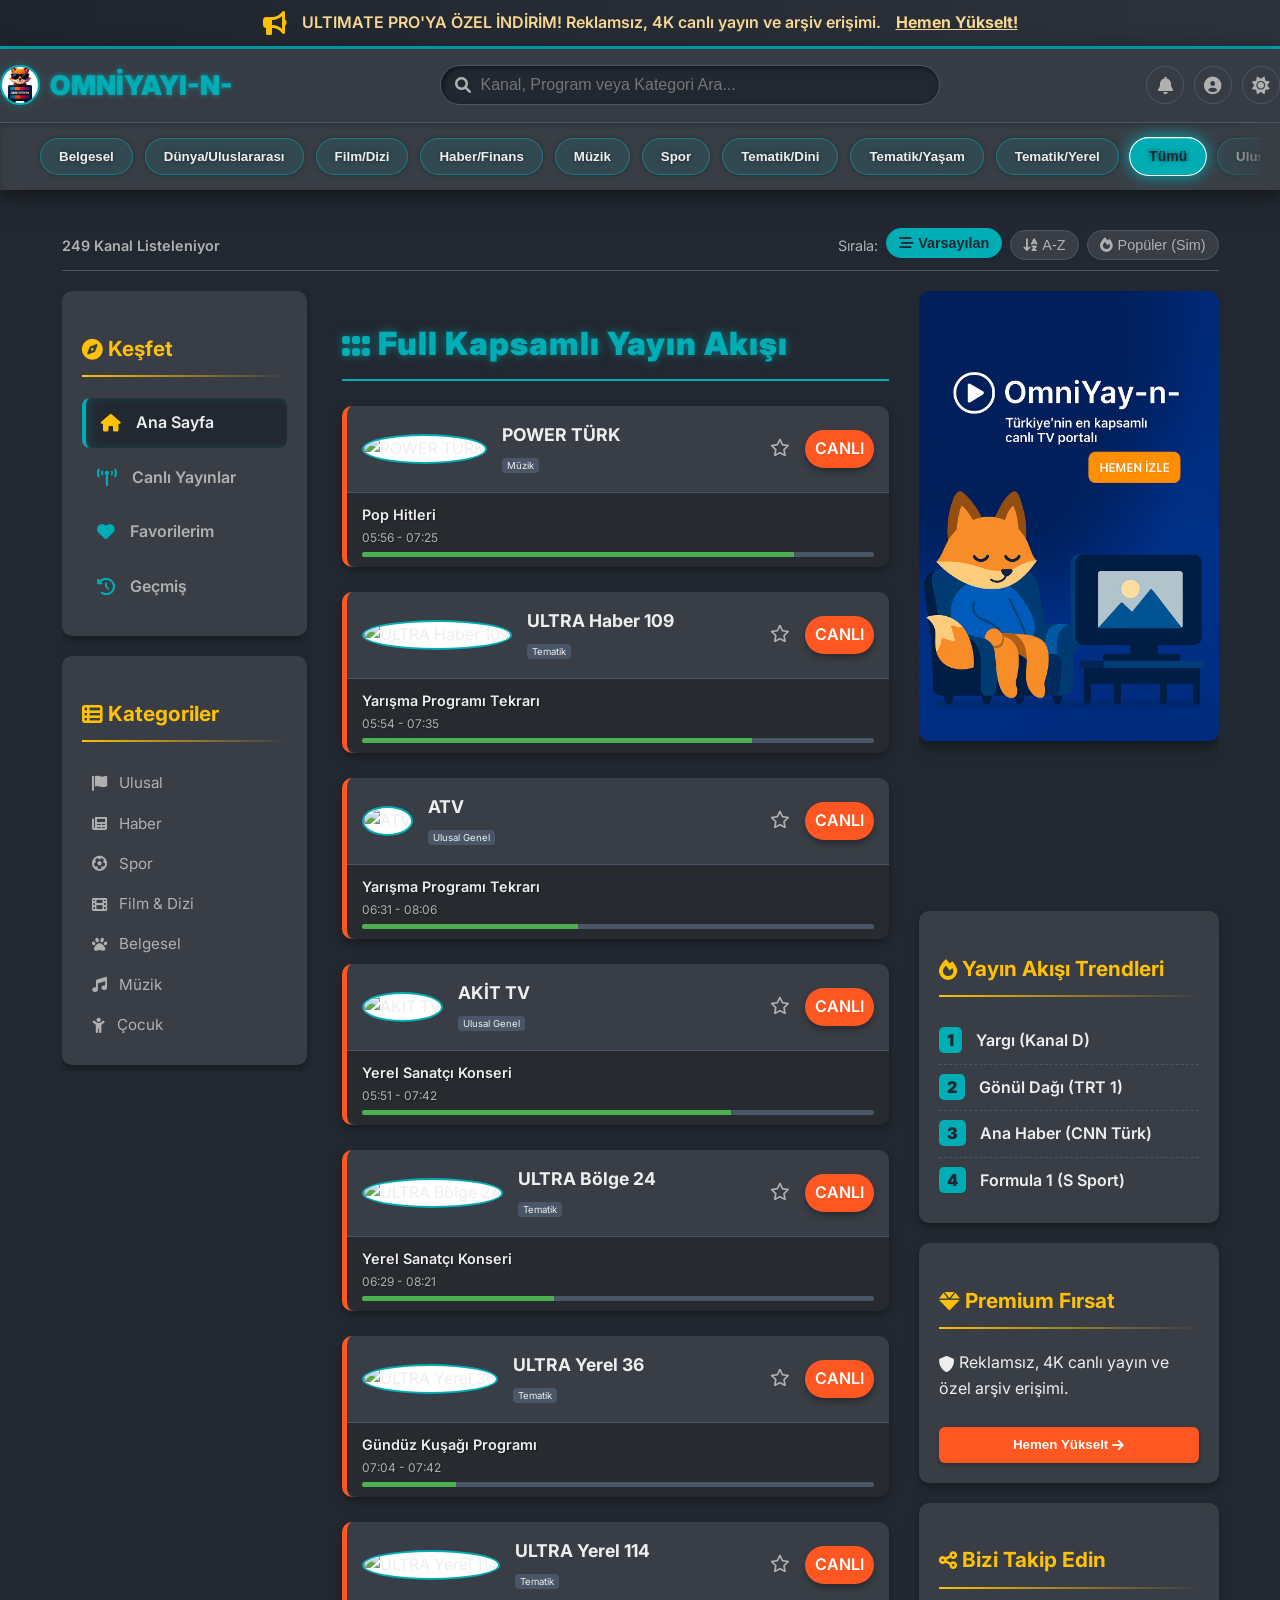
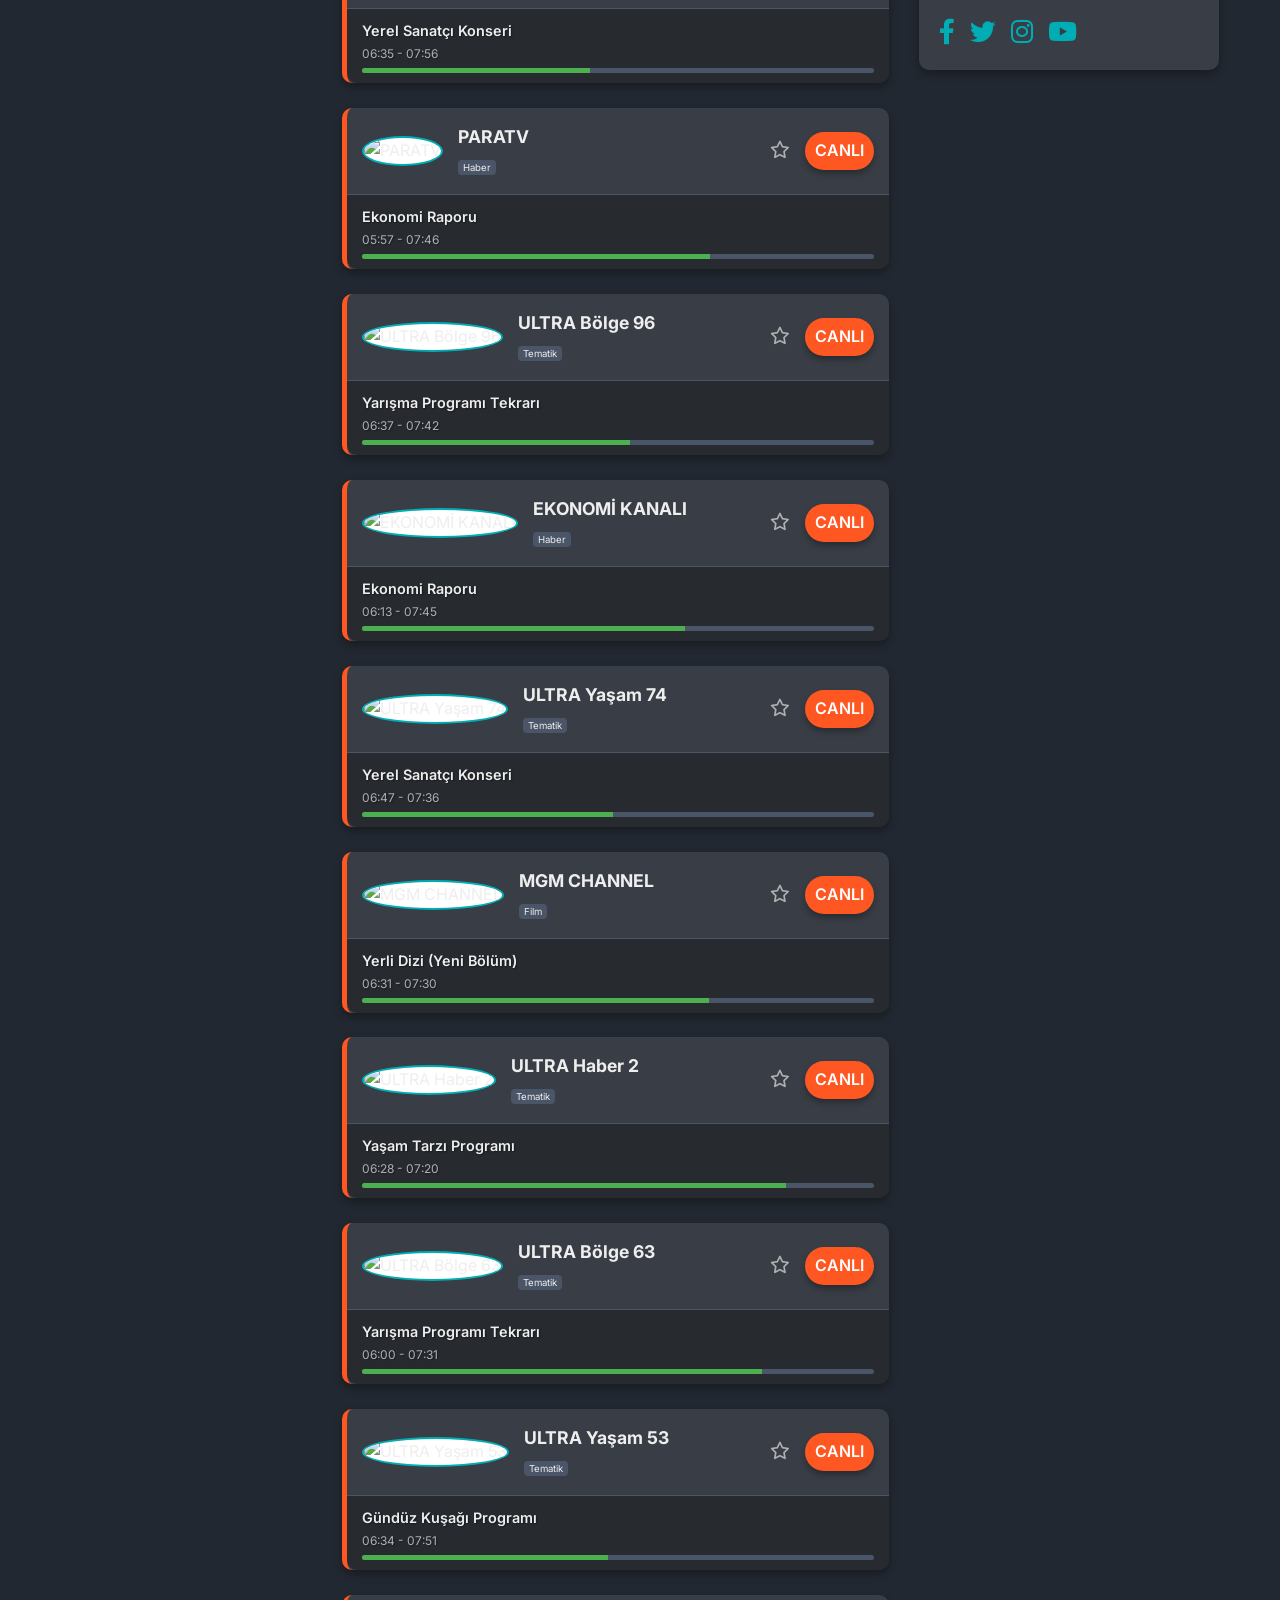
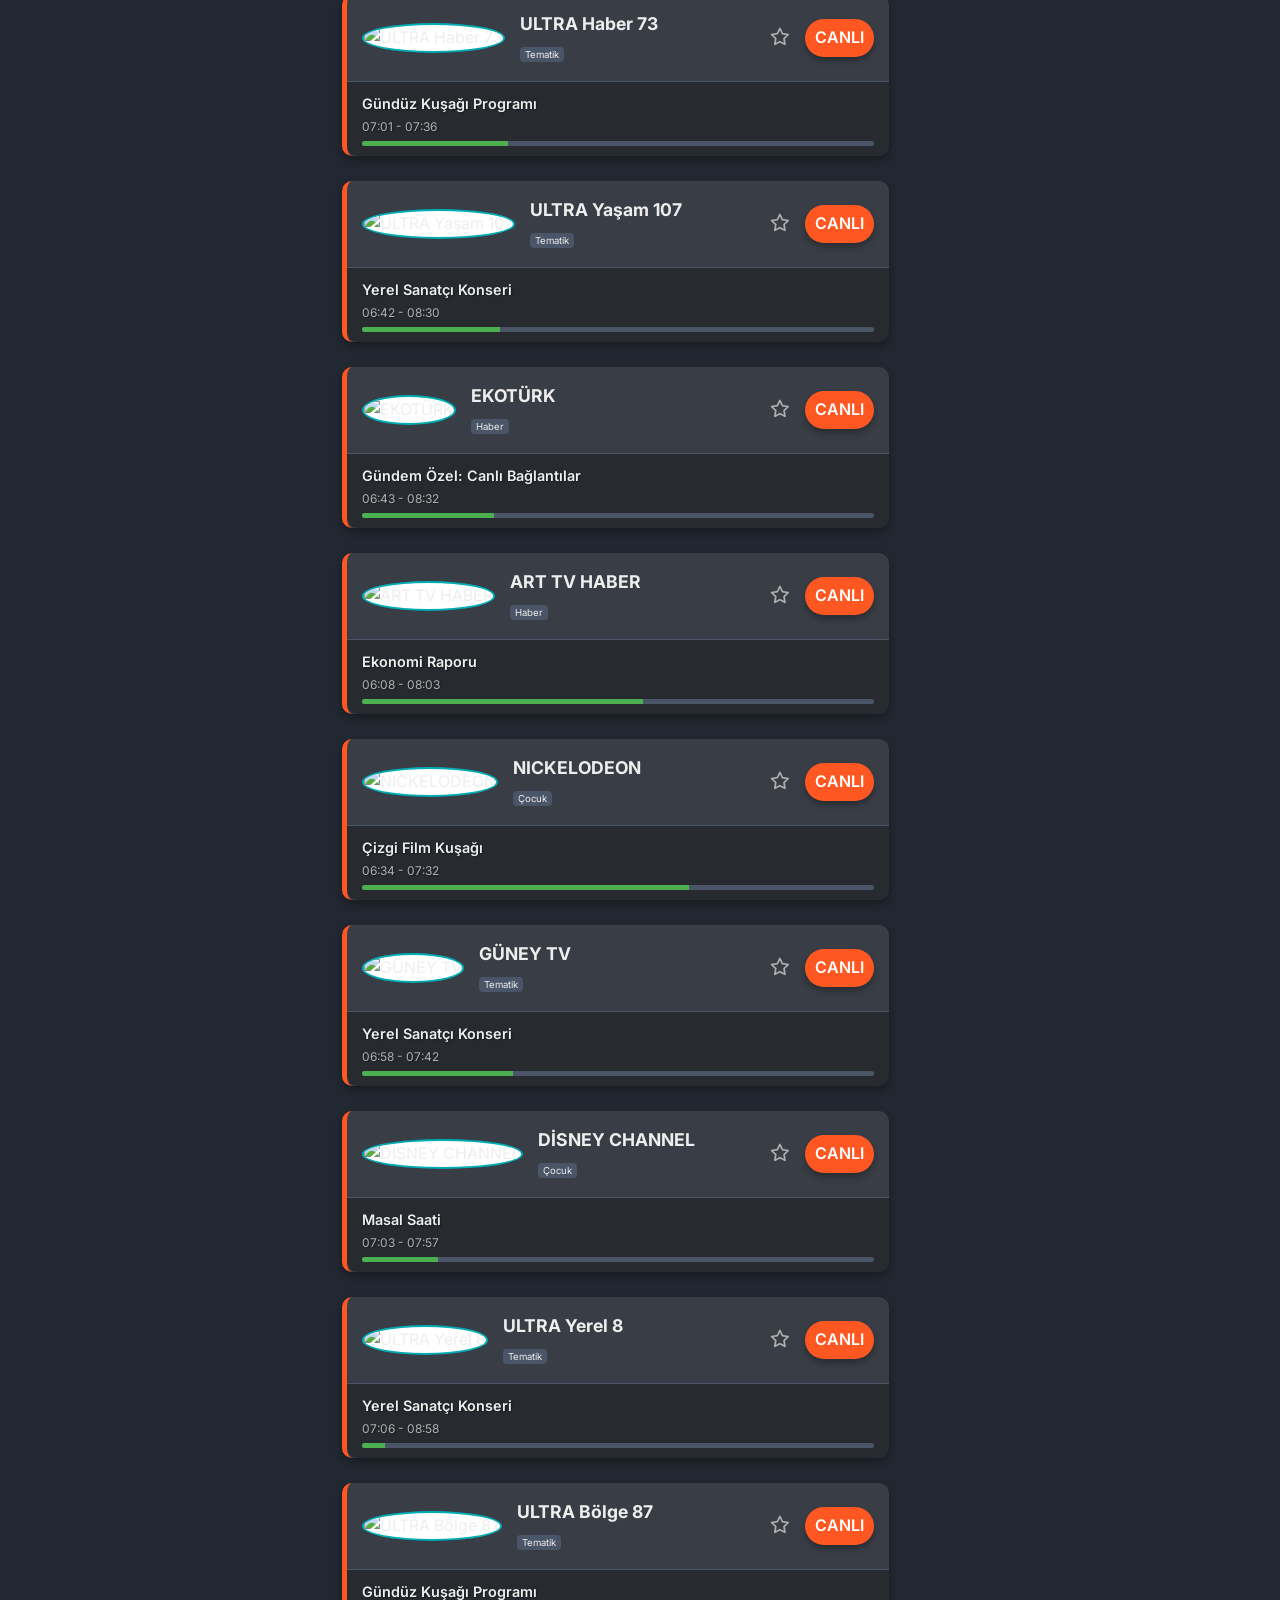
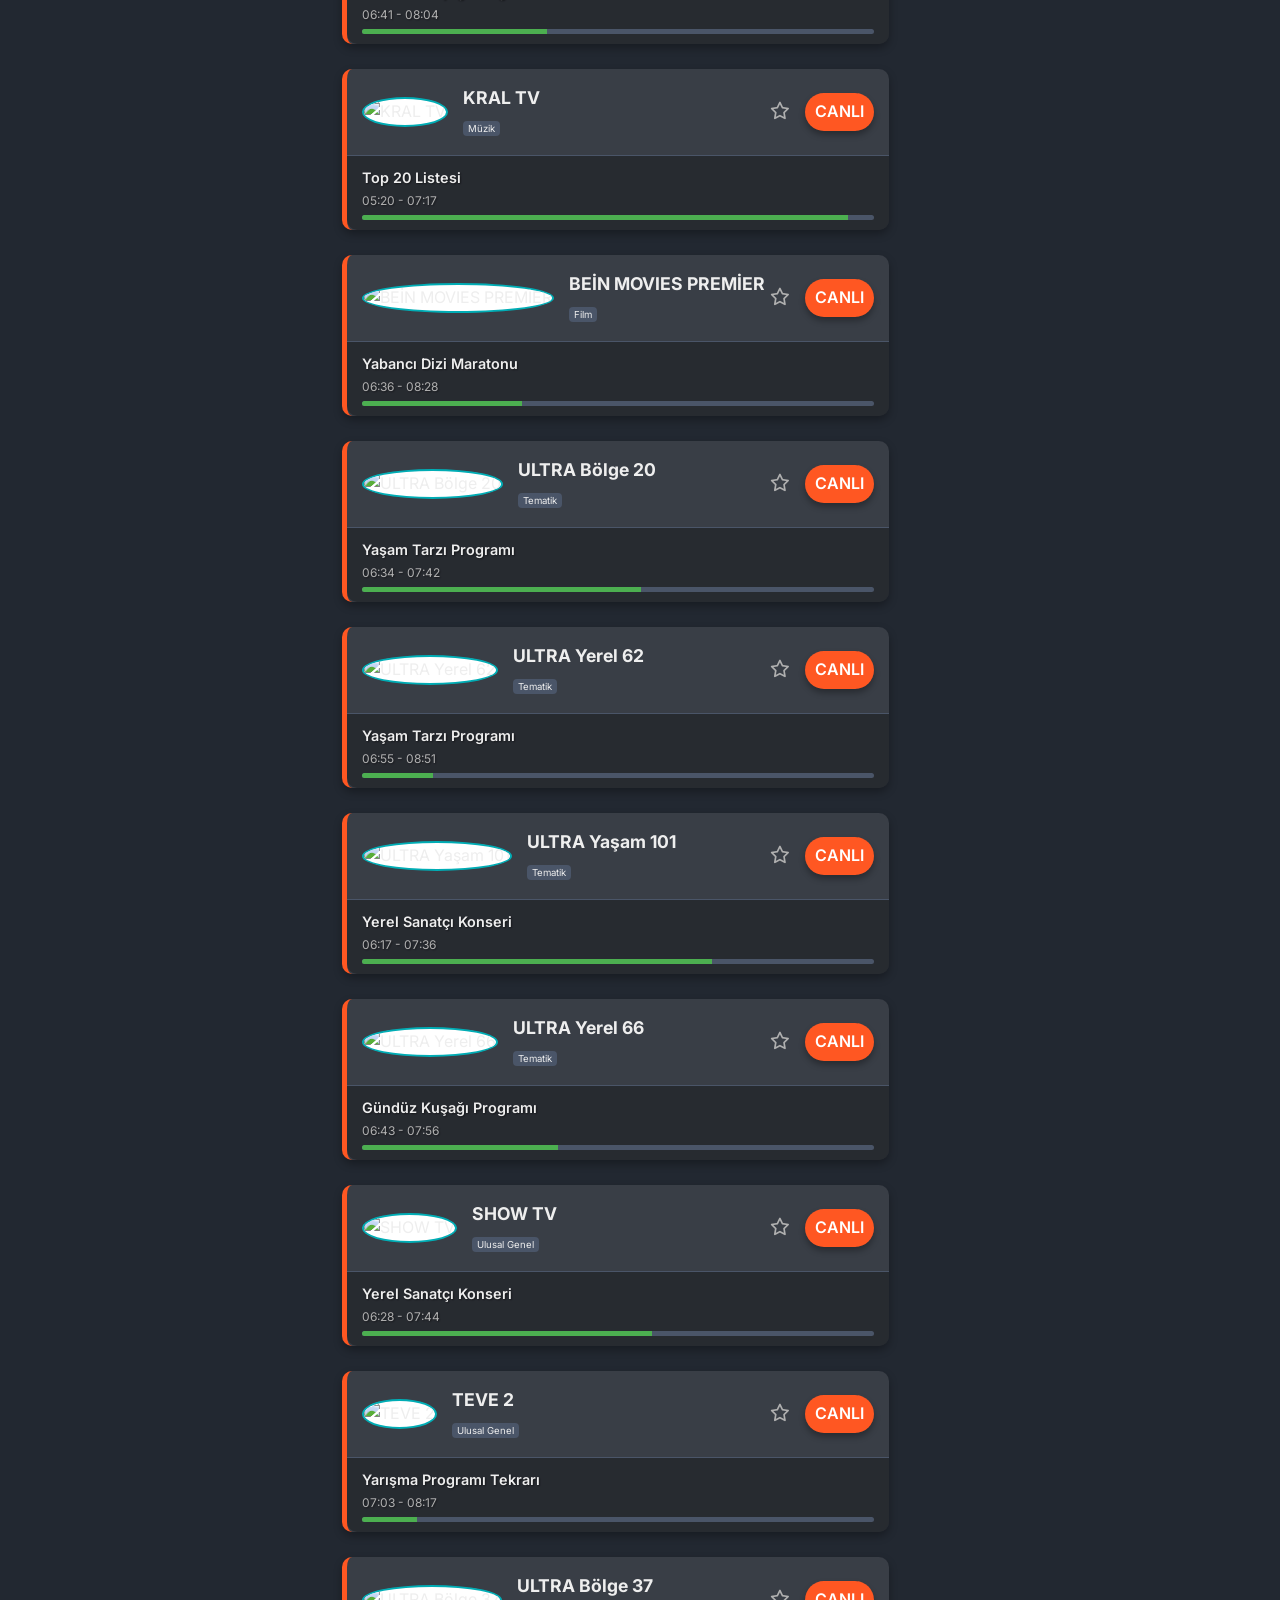
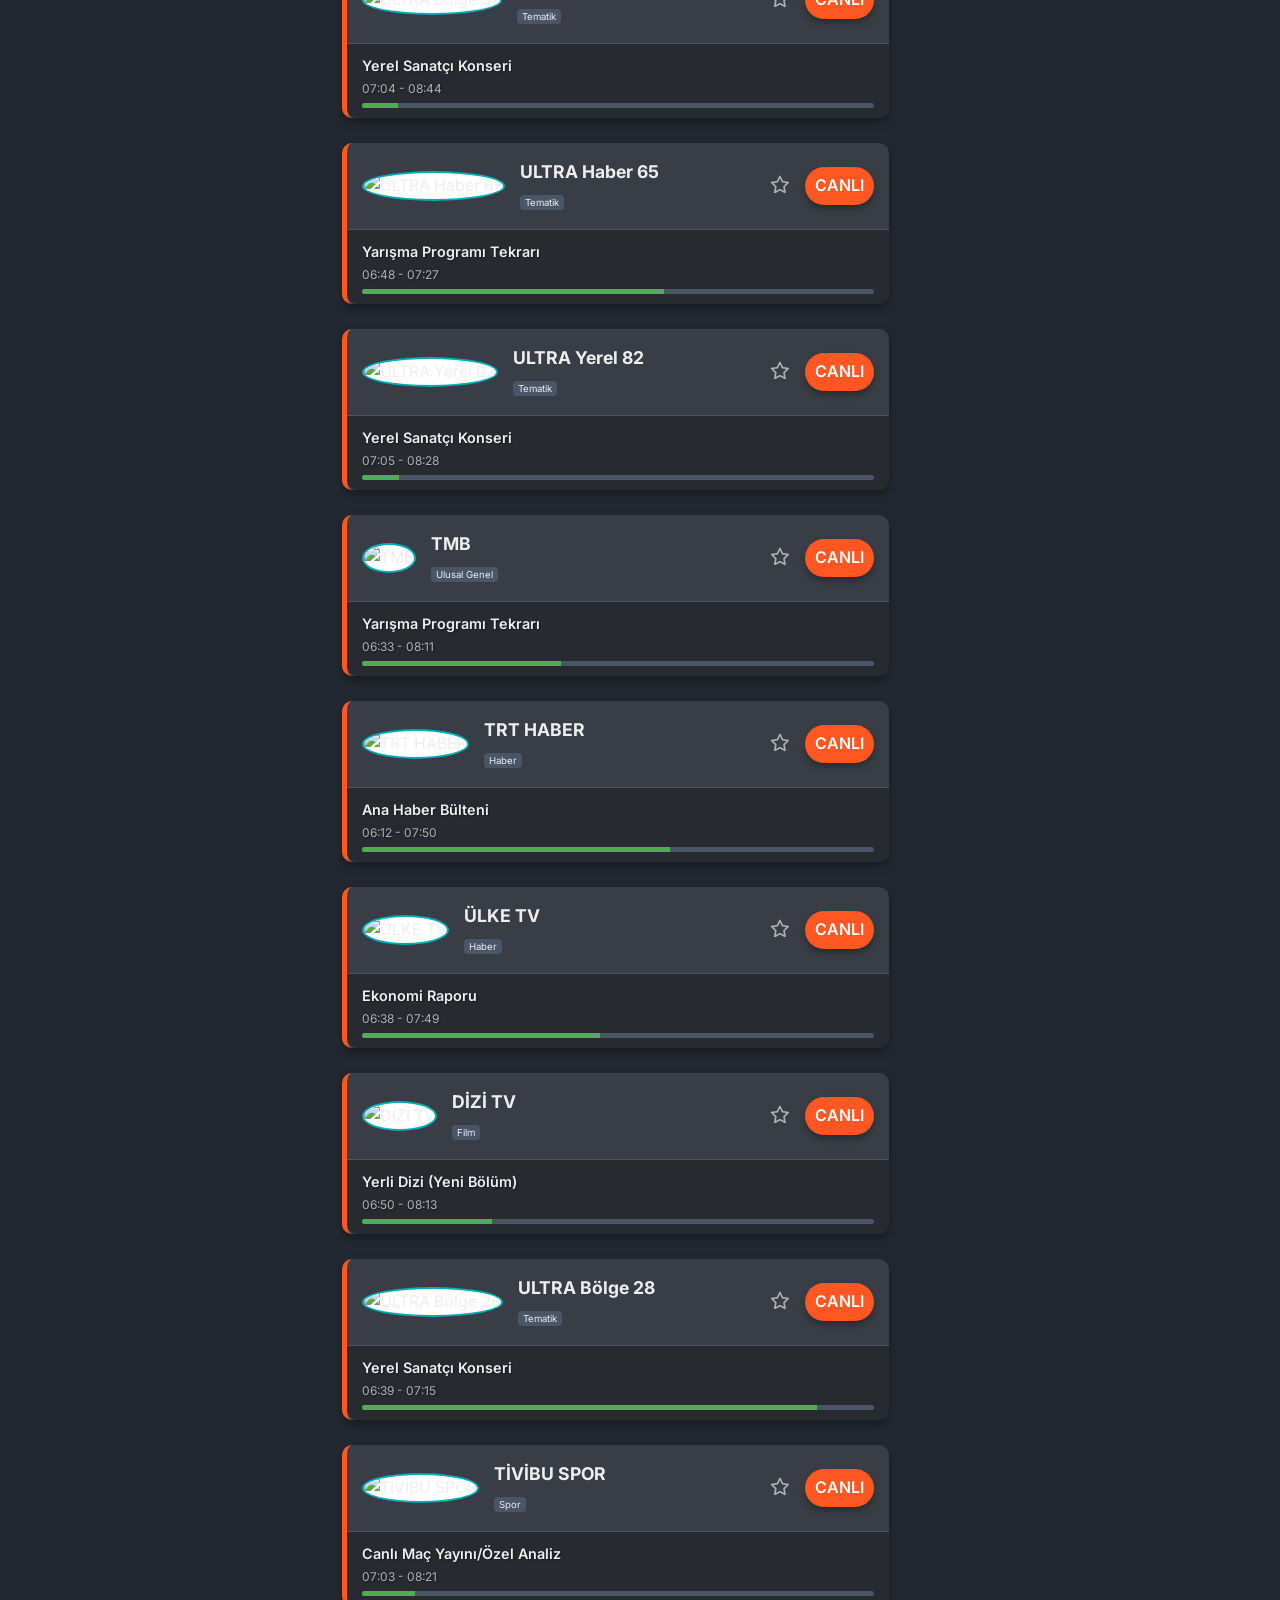
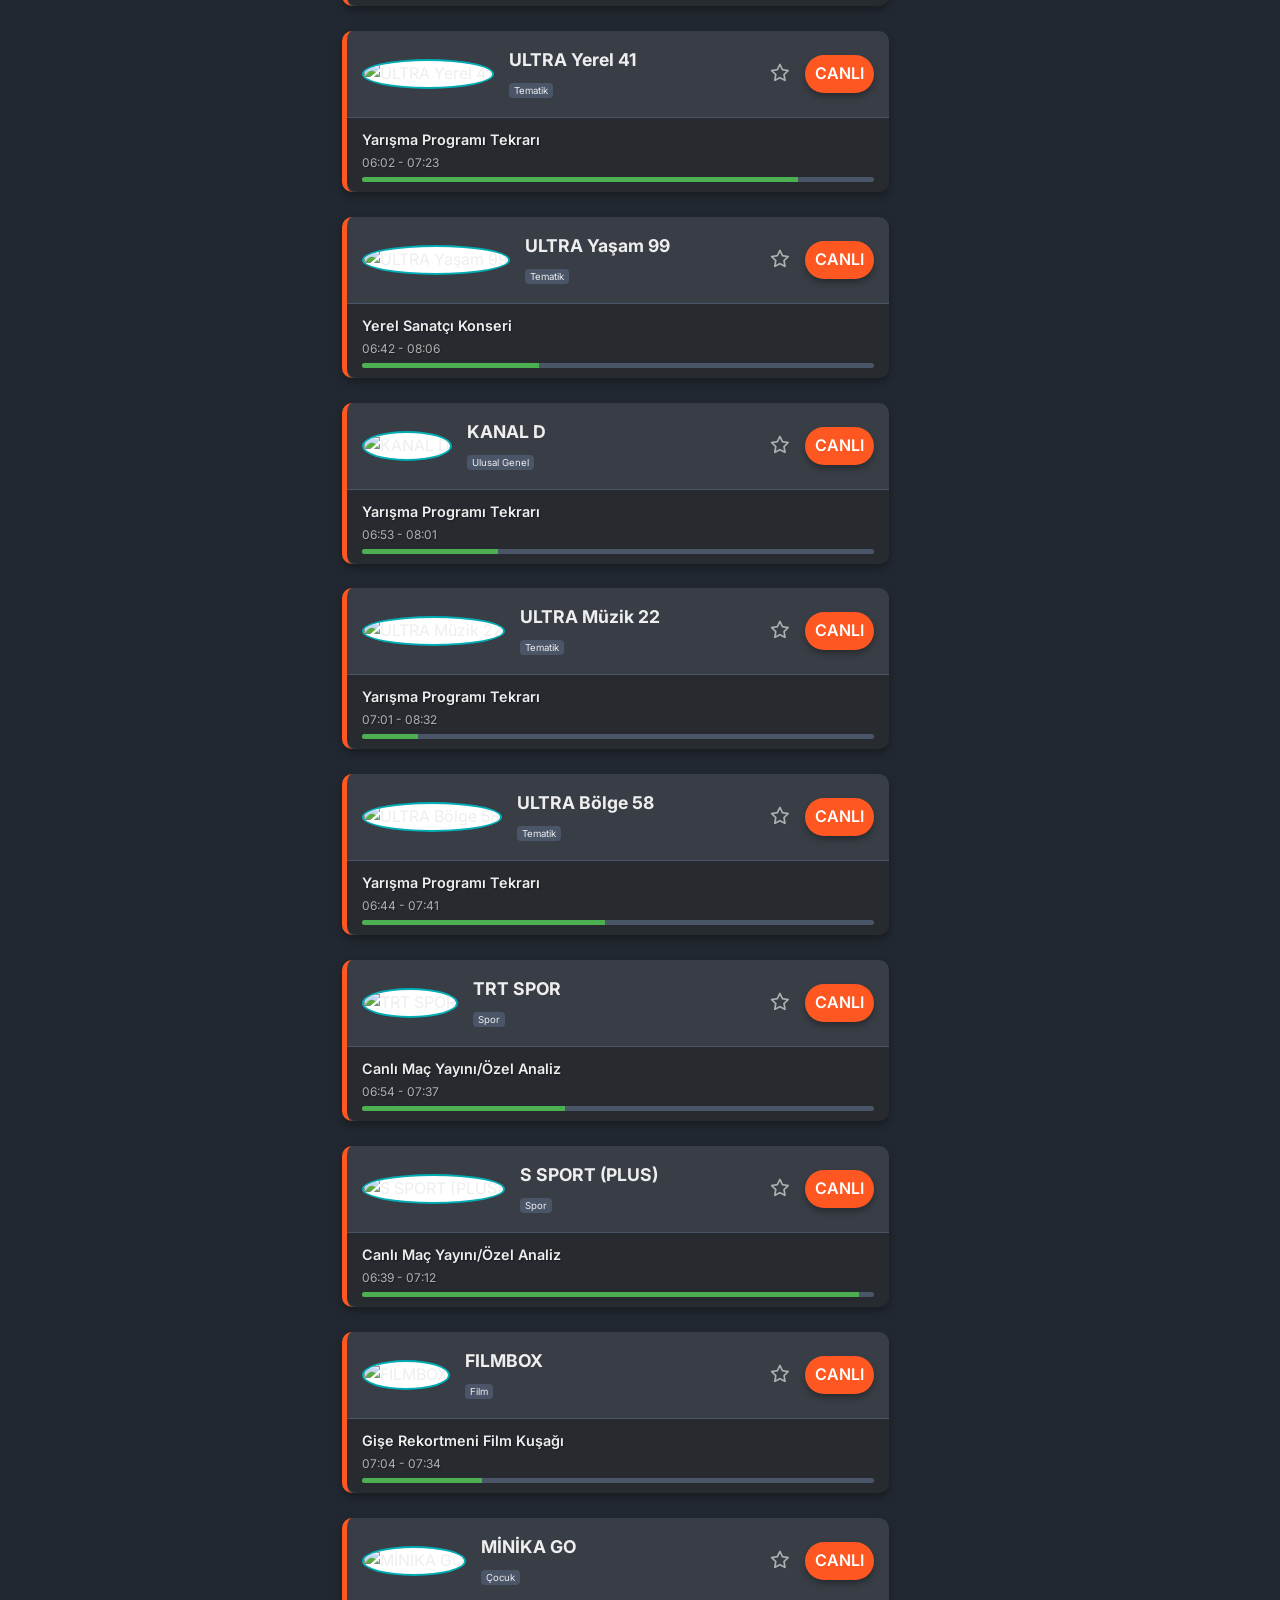
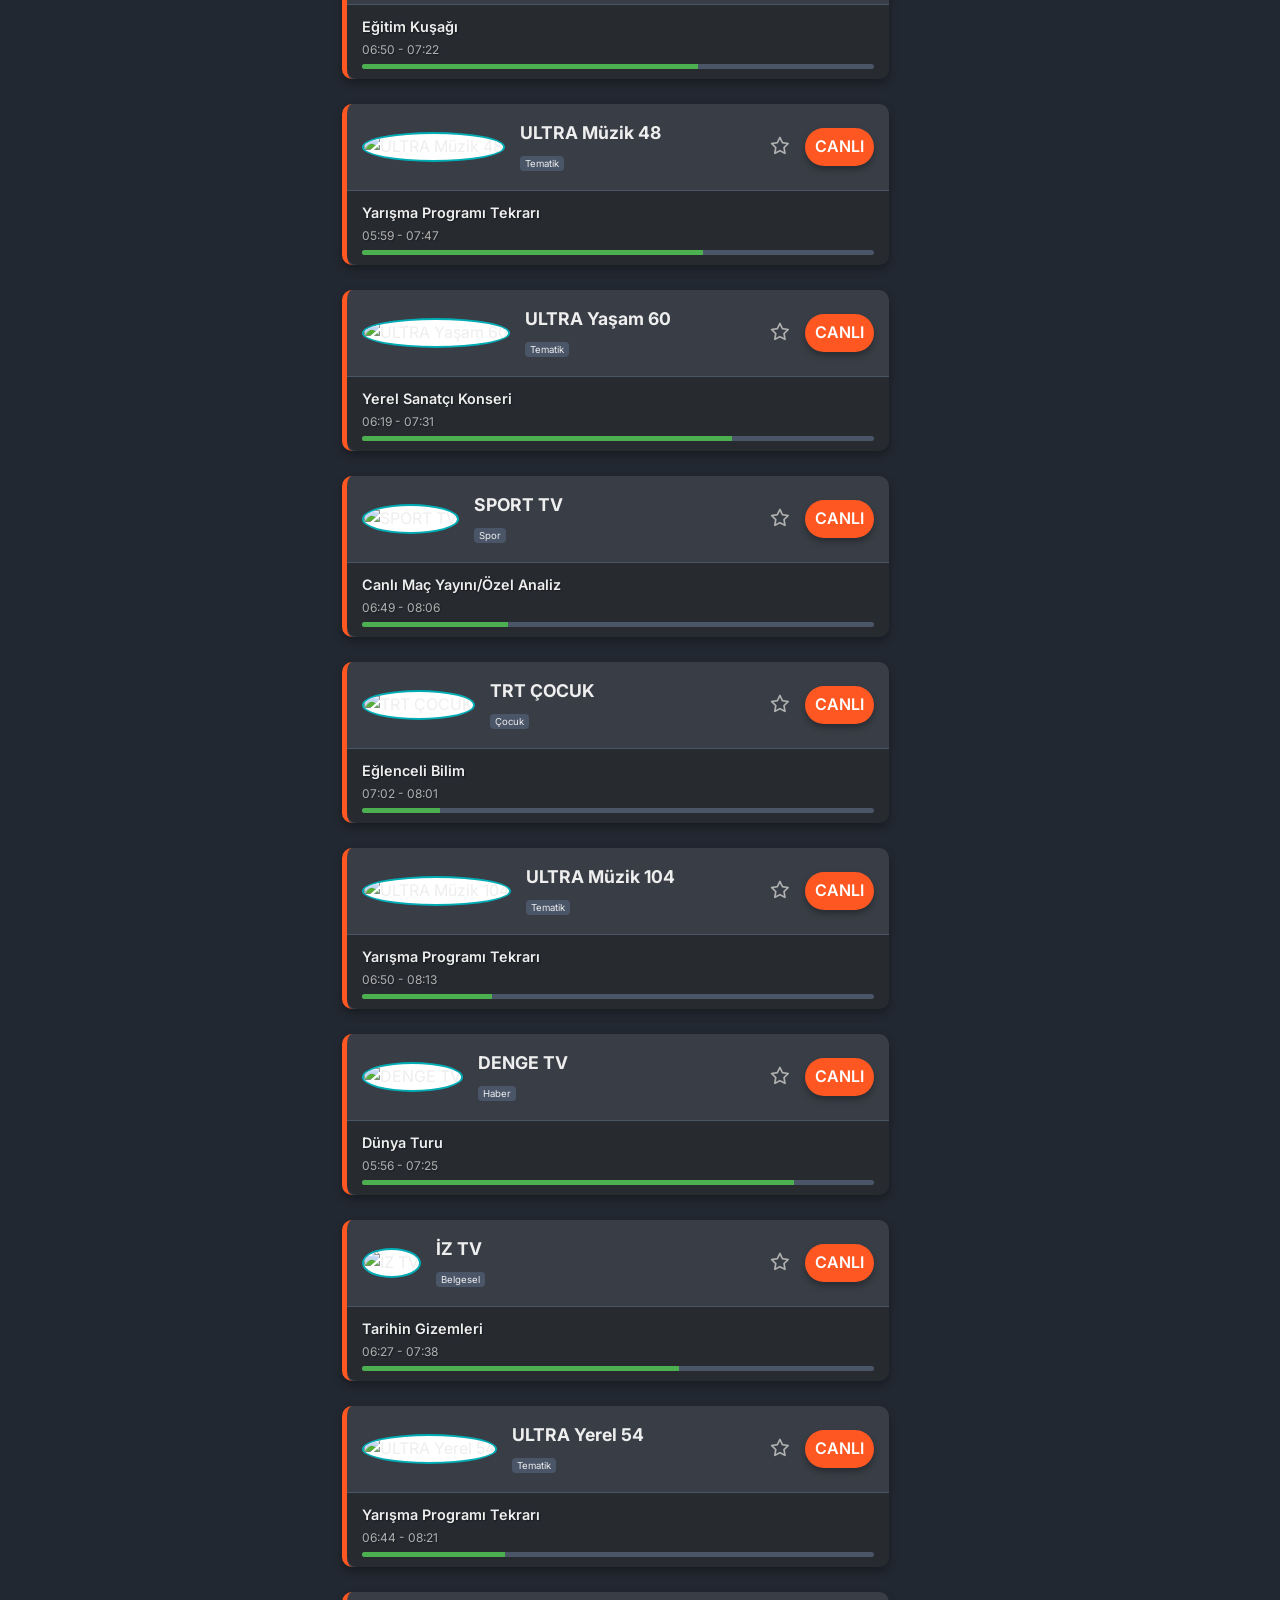
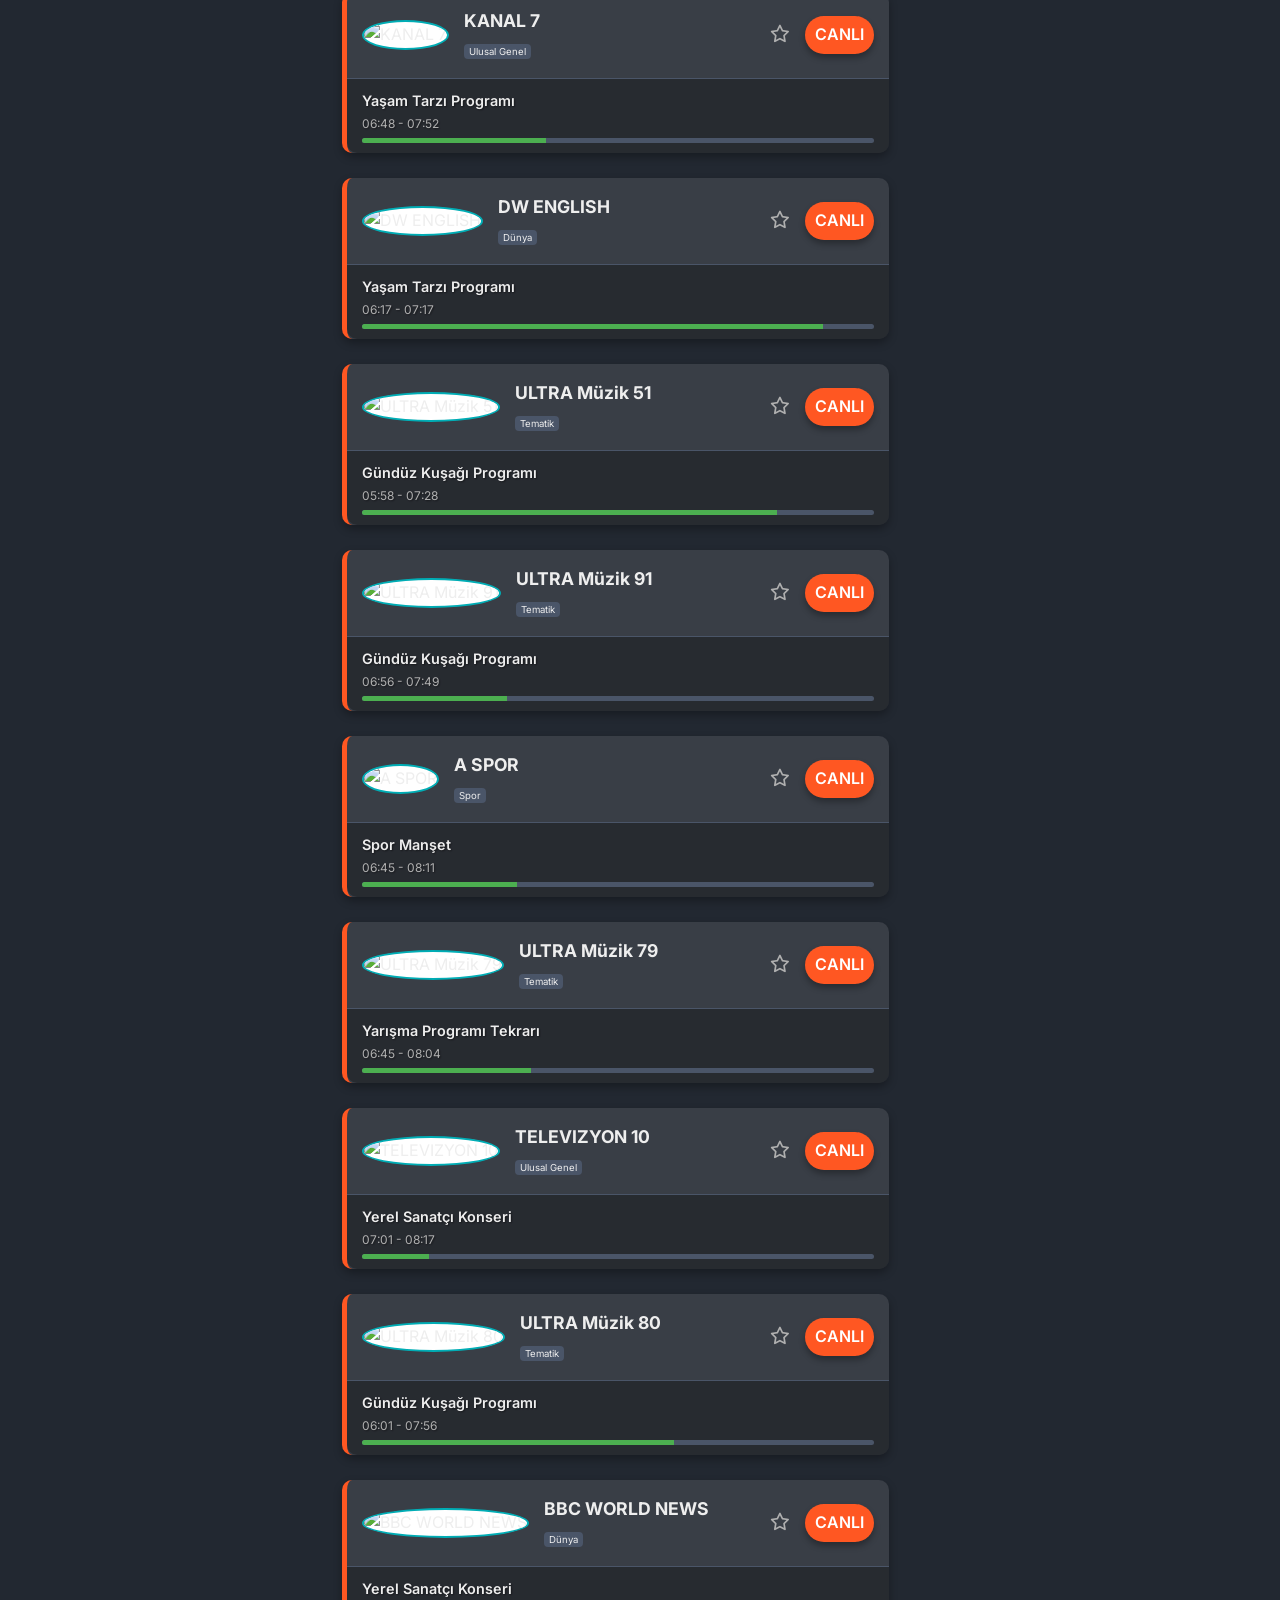
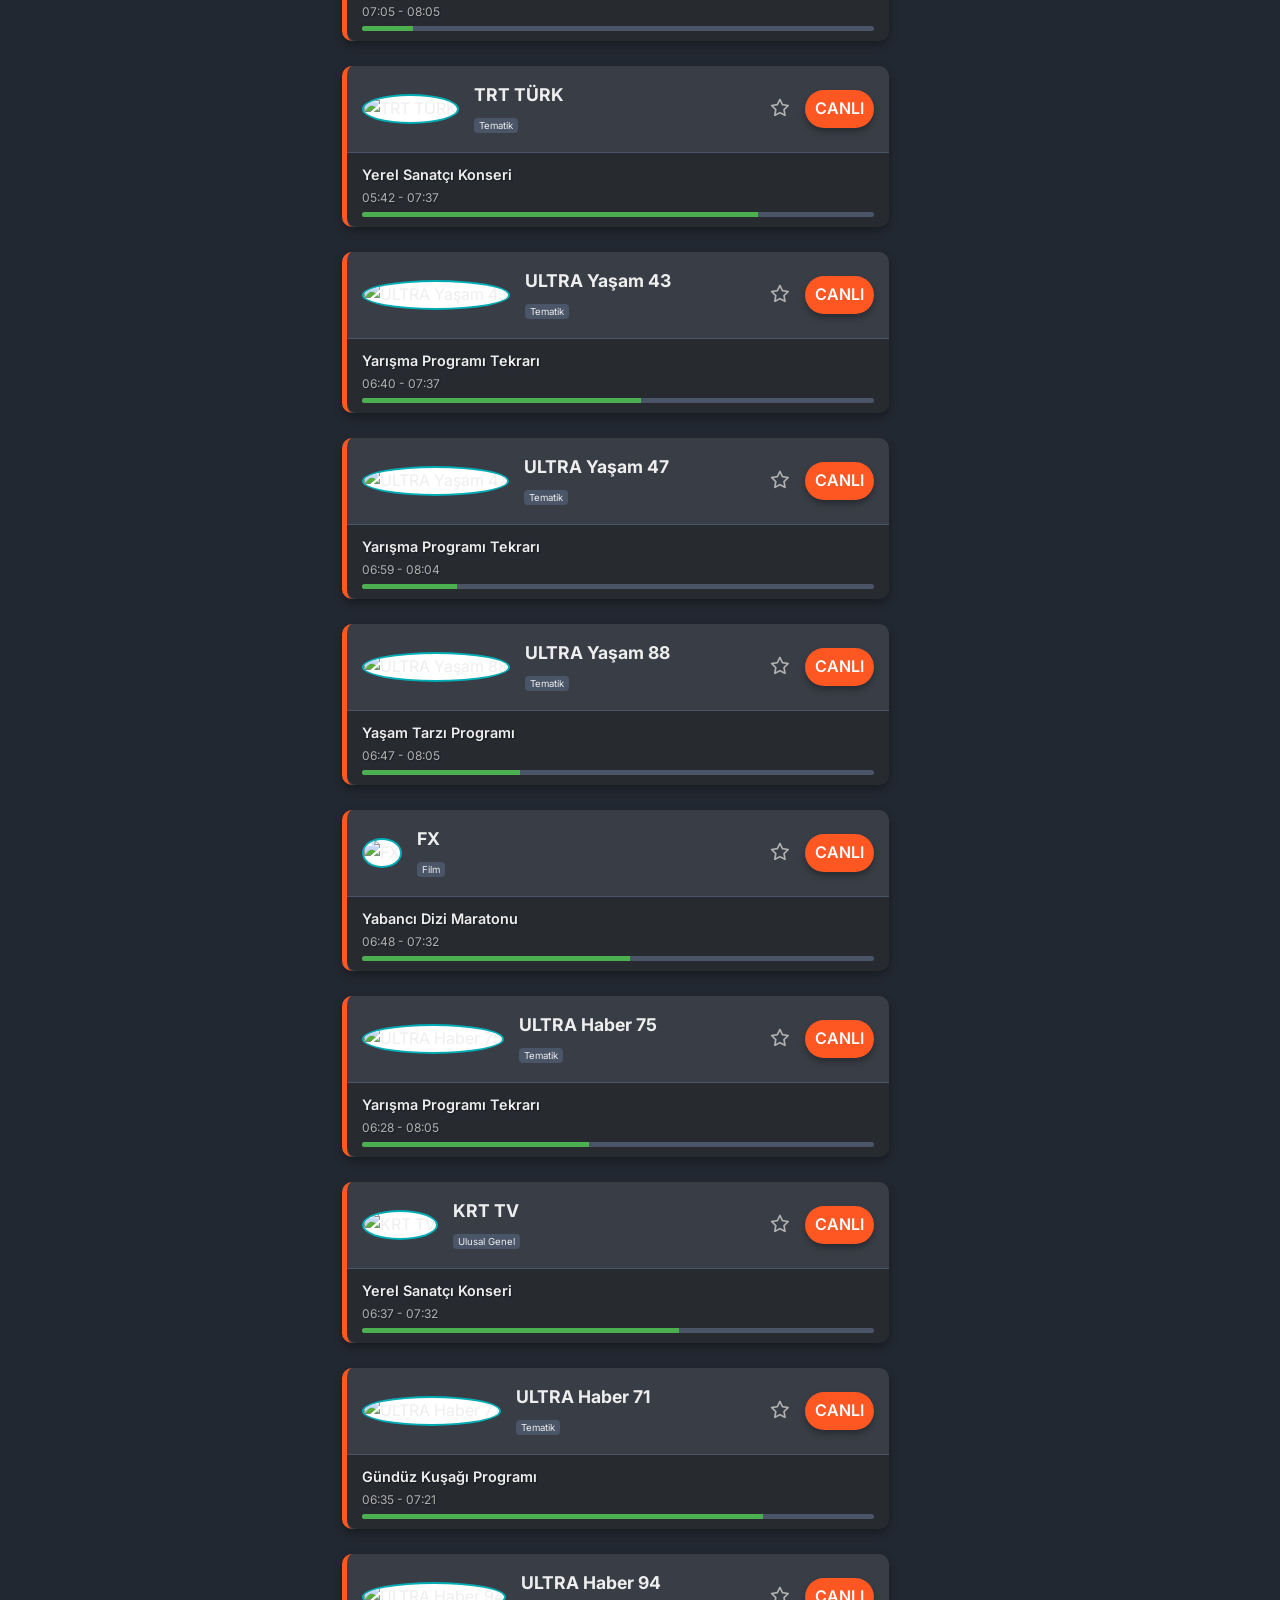
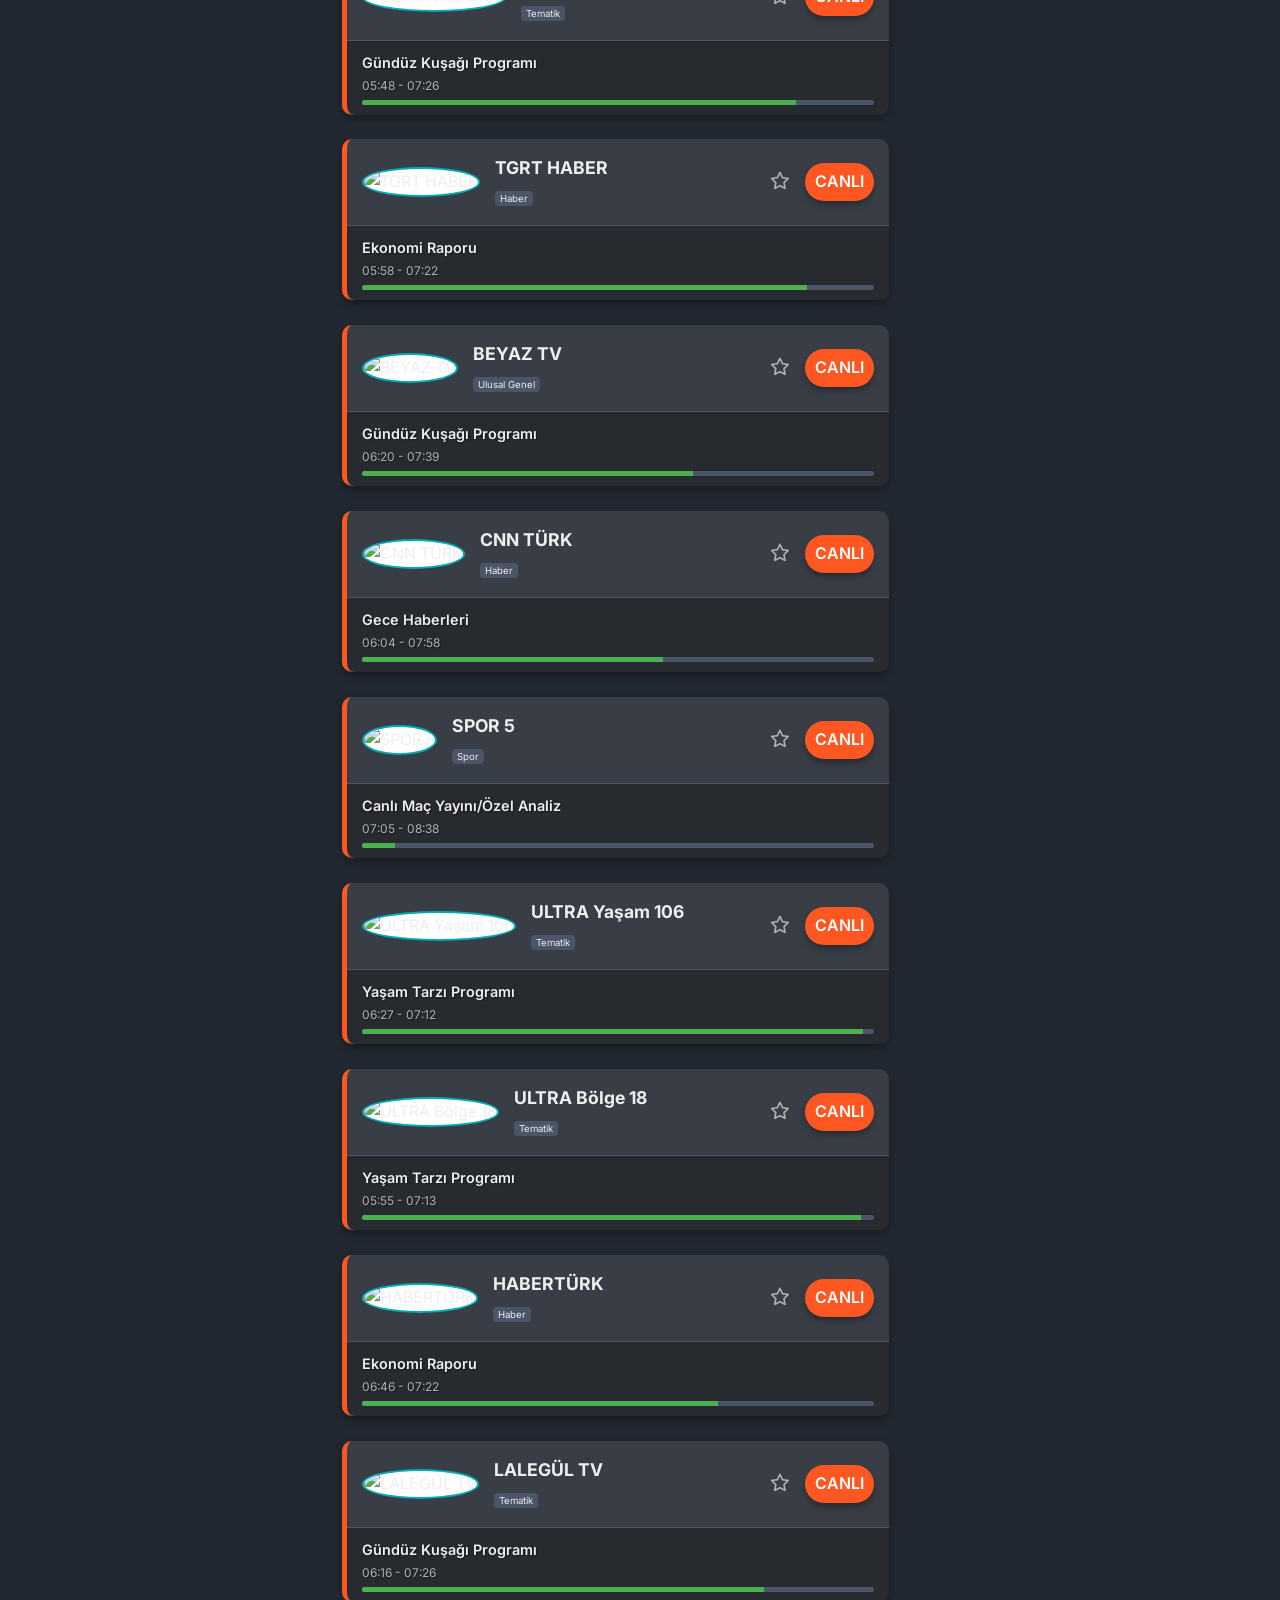
==== commit 619b820b: "Add missing profile and favicon, and stop broken channel logos from looping." ====
--- a/index.html
+++ b/index.html
@@ -1,220 +1,220 @@
-<!DOCTYPE html>
-<html lang="tr">
-<head>
-    <meta charset="UTF-8">
-    <meta name="viewport" content="width=device-width, initial-scale=1.0">
-    <title>OMNİYAYI-N- | Türkiye'nin En Kapsamlı Canlı TV Portalı</title>
-    
-    <meta name="description" content="StreamPro - Türkiye'nin ulusal, haber, spor, belgesel ve dizi kanallarını tek bir platformda izleyin. 150+ kanal ve anlık yayın akışı.">
-    <meta name="theme-color" content="#222831">
-    
-    <link rel="icon" type="image/png" href="favicon.png"> 
-    
-    <link rel="preload" href="https://fonts.googleapis.com/css2?family=Inter:wght@400;600;700;900&display=swap" as="style">
-    <link rel="preload" href="style.css" as="style">
-    <link rel="preload" href="script.js" as="script">
-    
-    <link rel="stylesheet" href="style.css">
-    <link href="https://fonts.googleapis.com/css2?family=Inter:wght@400;600;700;900&display=swap" rel="stylesheet">
-    <link rel="stylesheet" href="https://cdnjs.cloudflare.com/ajax/libs/font-awesome/6.0.0-beta3/css/all.min.css">
-</head>
-<body data-theme="dark"> 
-    
-    <div class="site-wrapper">
-        
-        <div class="top-ad-banner">
-            <div class="ad-text-content container">
-                <i class="fas fa-bullhorn"></i> 
-                <span>ULTIMATE PRO'YA ÖZEL İNDİRİM! Reklamsız, 4K canlı yayın ve arşiv erişimi.</span>
-                <a href="#" class="ad-link">Hemen Yükselt!</a>
-            </div>
-        </div>
-
-        <header class="sticky-header">
-            <div class="header-content container">
-                
-                <div class="logo-area">
-                    <a href="index.html" class="app-logo-link">
-                        <img src="fox_logo.png" alt="StreamPro Tilki Logosu" class="app-logo-img">
-                        <h1 class="logo-text">OMNİYAYI-N-</h1>
-                    </a>
-                </div>
-
-                <div class="search-container" role="search">
-                    <input type="text" id="searchInput" placeholder="Kanal, Program veya Kategori Ara..." aria-label="Kanal veya Program Arama" autocomplete="off" aria-controls="searchSuggestions" aria-expanded="false">
-                    <i class="fas fa-search search-icon"></i>
-                    <div id="searchSuggestions" class="search-suggestions hidden" role="listbox"></div>
-                </div>
-
-                <div class="user-area">
-                    <div class="dropdown-container">
-                        <button class="notification-btn" aria-label="Bildirimler" aria-expanded="false" aria-controls="notificationPanel">
-                            <i class="fas fa-bell"></i>
-                            <span class="notification-badge hidden">3</span> 
-                        </button>
-                        <div id="notificationPanel" class="dropdown-panel hidden" role="region">
-                            <div class="dropdown-header">Bildirimler</div>
-                            <ul>
-                                <li><a href="#"><strong>Yargı</strong> 10 dakika içinde başlıyor.</a></li>
-                                <li><a href="#"><strong>Premium</strong> üyeliğiniz yenilendi.</a></li>
-                                <li><a href="#">Yeni <i class="fab fa-youtube"></i> kanalları eklendi!</a></li>
-                            </ul>
-                            <div class="dropdown-footer"><a href="#">Tümünü Gör</a></div>
-                        </div>
-                    </div>
-
-                    <div class="dropdown-container">
-                        <button class="profile-link" aria-label="Kullanıcı Profili" aria-expanded="false" aria-controls="profilePanel">
-                            <i class="fas fa-user-circle"></i>
-                        </button>
-                        <div id="profilePanel" class="dropdown-panel hidden" role="region">
-                            <div class="dropdown-header">Hoş Geldin, Kullanıcı!</div>
-                            <ul>
-                                <li><a href="profile.html"><i class="fas fa-user-edit"></i> Profilim</a></li>
-                                <li><a href="#"><i class="fas fa-cog"></i> Ayarlar</a></li>
-                                <li><a href="#" id="logoutButton"><i class="fas fa-sign-out-alt"></i> Çıkış Yap</a></li>
-                            </ul>
-                        </div>
-                    </div>
-
-                    <button id="themeToggleBtn" class="theme-toggle-btn" aria-label="Temayı Değiştir">
-                        <i class="fas fa-sun"></i> 
-                    </button>
-                </div>
-            </div>
-            
-            <div class="category-nav-wrapper container">
-                <nav id="categoryNav" class="category-nav"></nav>
-            </div>
-        </header>
-
-        <div class="container main-content">
-            
-            <div class="filter-controls">
-                <div class="result-info">
-                    <span id="resultCount">Yükleniyor...</span>
-                </div>
-                <div class="sort-options">
-                    <span>Sırala:</span>
-                    <button class="sort-btn active" data-sort="default">
-                        <i class="fas fa-stream"></i> Varsayılan
-                    </button>
-                    <button class="sort-btn" data-sort="az">
-                        <i class="fas fa-sort-alpha-down"></i> A-Z
-                    </button>
-                    <button class="sort-btn" data-sort="popular">
-                        <i class="fas fa-fire"></i> Popüler (Sim)
-                    </button>
-                </div>
-            </div>
-
-            <div class="main-grid">
-
-                <aside class="sidebar left-sidebar">
-                    
-                    <div class="widget widget-nav">
-                        <h3><i class="fas fa-compass"></i> Keşfet</h3>
-                        <ul class="nav-links">
-                            <li><a href="#" class="active"><i class="fas fa-home"></i> Ana Sayfa</a></li>
-                            <li><a href="#"><i class="fas fa-broadcast-tower"></i> Canlı Yayınlar</a></li>
-                            <li><a href="#"><i class="fas fa-heart"></i> Favorilerim</a></li>
-                            <li><a href="#"><i class="fas fa-history"></i> Geçmiş</a></li>
-                        </ul>
-                    </div>
-
-                    <div class="widget widget-categories">
-                        <h3><i class="fas fa-th-list"></i> Kategoriler</h3>
-                        <ul class="category-list">
-                            <li><a href="#"><i class="fas fa-flag"></i> Ulusal</a></li>
-                            <li><a href="#"><i class="fas fa-newspaper"></i> Haber</a></li>
-                            <li><a href="#"><i class="fas fa-futbol"></i> Spor</a></li>
-                            <li><a href="#"><i class="fas fa-film"></i> Film & Dizi</a></li>
-                            <li><a href="#"><i class="fas fa-paw"></i> Belgesel</a></li>
-                            <li><a href="#"><i class="fas fa-music"></i> Müzik</a></li>
-                            <li><a href="#"><i class="fas fa-child"></i> Çocuk</a></li>
-                        </ul>
-                    </div>
-
-                    <div class="widget widget-support">
-                         <ul class="support-links">
-                            <li><a href="#"><i class="fas fa-envelope"></i> İletişim</a></li>
-                            <li><a href="#"><i class="fas fa-info-circle"></i> Hakkımızda</a></li>
-                         </ul>
-                         <div class="app-download">
-                             <p>Uygulamamızı İndirin</p>
-                             <a href="#" class="app-btn"><i class="fab fa-android"></i></a>
-                             <a href="#" class="app-btn"><i class="fab fa-apple"></i></a>
-                         </div>
-                    </div>
-
-                </aside>
-
-                <div class="main-channels-area">
-                    <section class="channel-section all-channels">
-                        <h2><i class="fas fa-grip-horizontal"></i> Full Kapsamlı Yayın Akışı</h2>
-                        
-                        <div id="channelLoader" class="loader-container">
-                            <div class="spinner"></div>
-                            <span>Kanallar Yükleniyor...</span>
-                        </div>
-                        
-                        <div class="channel-list" id="channelList"></div>
-
-                        <div id="noResultsMessage" class="info-message hidden">
-                            <i class="fas fa-search"></i>
-                            <p>Aramanızla eşleşen kanal bulunamadı.</p>
-                            <span>Farklı bir anahtar kelime deneyin.</span>
-                        </div>
-                    </section>
-                </div>
-
-                <aside class="sidebar right-sidebar">
-                    
-                    <div class="widget vertical-banner-area" style="padding: 0; background: transparent; box-shadow: none; border: none;">
-                        <a href="#" target="_blank" rel="nofollow">
-                            <img src="banner.png" alt="Reklam" style="width: 100%; height: auto; border-radius: 10px; display: block; box-shadow: 0 4px 15px rgba(0,0,0,0.5);">
-                        </a>
-                    </div>
-
-                    <div class="widget widget-popular">
-                        <h3><i class="fas fa-fire"></i> Yayın Akışı Trendleri</h3>
-                        <ul id="popularPrograms">
-                            <li><a href="#"><span class="badge">1</span> Yargı (Kanal D)</a></li>
-                            <li><a href="#"><span class="badge">2</span> Gönül Dağı (TRT 1)</a></li>
-                            <li><a href="#"><span class="badge">3</span> Ana Haber (CNN Türk)</a></li>
-                            <li><a href="#"><span class="badge">4</span> Formula 1 (S Sport)</a></li>
-                        </ul>
-                    </div>
-                    
-                    <div class="widget widget-cta">
-                        <h3><i class="fas fa-gem"></i> Premium Fırsat</h3>
-                        <p><i class="fas fa-shield-alt"></i> Reklamsız, 4K canlı yayın ve özel arşiv erişimi.</p>
-                        <button class="upgrade-btn">Hemen Yükselt <i class="fas fa-arrow-right"></i></button>
-                    </div>
-
-                    <div class="widget widget-social">
-                        <h3><i class="fas fa-share-alt"></i> Bizi Takip Edin</h3>
-                        <div class="social-links">
-                            <a href="#" aria-label="Facebook"><i class="fab fa-facebook-f"></i></a>
-                            <a href="#" aria-label="Twitter"><i class="fab fa-twitter"></i></a>
-                            <a href="#" aria-label="Instagram"><i class="fab fa-instagram"></i></a>
-                            <a href="#" aria-label="Youtube"><i class="fab fa-youtube"></i></a>
-                        </div>
-                    </div>
-
-                </aside>
-            </div> </div>
-        
-        <footer>
-            <p>OMNİYAYI-N- &copy; 2025 | Tüm Hakları Saklıdır. | Canlı yayınlar resmi sitelere yönlendirilmektedir.</p>
-        </footer>
-        
-    </div> 
-    
-    <button id="scrollTopBtn" class="scroll-top-btn hidden" title="Yukarı Çık">
-        <i class="fas fa-arrow-up"></i>
-    </button>
-
-    <script src="script.js" defer></script>
-</body>
+<!DOCTYPE html>
+<html lang="tr">
+<head>
+    <meta charset="UTF-8">
+    <meta name="viewport" content="width=device-width, initial-scale=1.0">
+    <title>OMNİYAYI-N- | Türkiye'nin En Kapsamlı Canlı TV Portalı</title>
+    
+    <meta name="description" content="StreamPro - Türkiye'nin ulusal, haber, spor, belgesel ve dizi kanallarını tek bir platformda izleyin. 150+ kanal ve anlık yayın akışı.">
+    <meta name="theme-color" content="#222831">
+    
+    <link rel="icon" href="favicon.svg" type="image/svg+xml"> 
+    
+    <link rel="preload" href="https://fonts.googleapis.com/css2?family=Inter:wght@400;600;700;900&display=swap" as="style">
+    <link rel="preload" href="style.css" as="style">
+    <link rel="preload" href="script.js" as="script">
+    
+    <link rel="stylesheet" href="style.css">
+    <link href="https://fonts.googleapis.com/css2?family=Inter:wght@400;600;700;900&display=swap" rel="stylesheet">
+    <link rel="stylesheet" href="https://cdnjs.cloudflare.com/ajax/libs/font-awesome/6.0.0-beta3/css/all.min.css">
+</head>
+<body data-theme="dark"> 
+    
+    <div class="site-wrapper">
+        
+        <div class="top-ad-banner">
+            <div class="ad-text-content container">
+                <i class="fas fa-bullhorn"></i> 
+                <span>ULTIMATE PRO'YA ÖZEL İNDİRİM! Reklamsız, 4K canlı yayın ve arşiv erişimi.</span>
+                <a href="#" class="ad-link">Hemen Yükselt!</a>
+            </div>
+        </div>
+
+        <header class="sticky-header">
+            <div class="header-content container">
+                
+                <div class="logo-area">
+                    <a href="index.html" class="app-logo-link">
+                        <img src="fox_logo.png" alt="StreamPro Tilki Logosu" class="app-logo-img">
+                        <h1 class="logo-text">OMNİYAYI-N-</h1>
+                    </a>
+                </div>
+
+                <div class="search-container" role="search">
+                    <input type="text" id="searchInput" placeholder="Kanal, Program veya Kategori Ara..." aria-label="Kanal veya Program Arama" autocomplete="off" aria-controls="searchSuggestions" aria-expanded="false">
+                    <i class="fas fa-search search-icon"></i>
+                    <div id="searchSuggestions" class="search-suggestions hidden" role="listbox"></div>
+                </div>
+
+                <div class="user-area">
+                    <div class="dropdown-container">
+                        <button class="notification-btn" aria-label="Bildirimler" aria-expanded="false" aria-controls="notificationPanel">
+                            <i class="fas fa-bell"></i>
+                            <span class="notification-badge hidden">3</span> 
+                        </button>
+                        <div id="notificationPanel" class="dropdown-panel hidden" role="region">
+                            <div class="dropdown-header">Bildirimler</div>
+                            <ul>
+                                <li><a href="#"><strong>Yargı</strong> 10 dakika içinde başlıyor.</a></li>
+                                <li><a href="#"><strong>Premium</strong> üyeliğiniz yenilendi.</a></li>
+                                <li><a href="#">Yeni <i class="fab fa-youtube"></i> kanalları eklendi!</a></li>
+                            </ul>
+                            <div class="dropdown-footer"><a href="#">Tümünü Gör</a></div>
+                        </div>
+                    </div>
+
+                    <div class="dropdown-container">
+                        <button class="profile-link" aria-label="Kullanıcı Profili" aria-expanded="false" aria-controls="profilePanel">
+                            <i class="fas fa-user-circle"></i>
+                        </button>
+                        <div id="profilePanel" class="dropdown-panel hidden" role="region">
+                            <div class="dropdown-header">Hoş Geldin, Kullanıcı!</div>
+                            <ul>
+                                <li><a href="profile.html"><i class="fas fa-user-edit"></i> Profilim</a></li>
+                                <li><a href="#"><i class="fas fa-cog"></i> Ayarlar</a></li>
+                                <li><a href="#" id="logoutButton"><i class="fas fa-sign-out-alt"></i> Çıkış Yap</a></li>
+                            </ul>
+                        </div>
+                    </div>
+
+                    <button id="themeToggleBtn" class="theme-toggle-btn" aria-label="Temayı Değiştir">
+                        <i class="fas fa-sun"></i> 
+                    </button>
+                </div>
+            </div>
+            
+            <div class="category-nav-wrapper container">
+                <nav id="categoryNav" class="category-nav"></nav>
+            </div>
+        </header>
+
+        <div class="container main-content">
+            
+            <div class="filter-controls">
+                <div class="result-info">
+                    <span id="resultCount">Yükleniyor...</span>
+                </div>
+                <div class="sort-options">
+                    <span>Sırala:</span>
+                    <button class="sort-btn active" data-sort="default">
+                        <i class="fas fa-stream"></i> Varsayılan
+                    </button>
+                    <button class="sort-btn" data-sort="az">
+                        <i class="fas fa-sort-alpha-down"></i> A-Z
+                    </button>
+                    <button class="sort-btn" data-sort="popular">
+                        <i class="fas fa-fire"></i> Popüler (Sim)
+                    </button>
+                </div>
+            </div>
+
+            <div class="main-grid">
+
+                <aside class="sidebar left-sidebar">
+                    
+                    <div class="widget widget-nav">
+                        <h3><i class="fas fa-compass"></i> Keşfet</h3>
+                        <ul class="nav-links">
+                            <li><a href="#" class="active"><i class="fas fa-home"></i> Ana Sayfa</a></li>
+                            <li><a href="#"><i class="fas fa-broadcast-tower"></i> Canlı Yayınlar</a></li>
+                            <li><a href="#"><i class="fas fa-heart"></i> Favorilerim</a></li>
+                            <li><a href="#"><i class="fas fa-history"></i> Geçmiş</a></li>
+                        </ul>
+                    </div>
+
+                    <div class="widget widget-categories">
+                        <h3><i class="fas fa-th-list"></i> Kategoriler</h3>
+                        <ul class="category-list">
+                            <li><a href="#"><i class="fas fa-flag"></i> Ulusal</a></li>
+                            <li><a href="#"><i class="fas fa-newspaper"></i> Haber</a></li>
+                            <li><a href="#"><i class="fas fa-futbol"></i> Spor</a></li>
+                            <li><a href="#"><i class="fas fa-film"></i> Film & Dizi</a></li>
+                            <li><a href="#"><i class="fas fa-paw"></i> Belgesel</a></li>
+                            <li><a href="#"><i class="fas fa-music"></i> Müzik</a></li>
+                            <li><a href="#"><i class="fas fa-child"></i> Çocuk</a></li>
+                        </ul>
+                    </div>
+
+                    <div class="widget widget-support">
+                         <ul class="support-links">
+                            <li><a href="#"><i class="fas fa-envelope"></i> İletişim</a></li>
+                            <li><a href="#"><i class="fas fa-info-circle"></i> Hakkımızda</a></li>
+                         </ul>
+                         <div class="app-download">
+                             <p>Uygulamamızı İndirin</p>
+                             <a href="#" class="app-btn"><i class="fab fa-android"></i></a>
+                             <a href="#" class="app-btn"><i class="fab fa-apple"></i></a>
+                         </div>
+                    </div>
+
+                </aside>
+
+                <div class="main-channels-area">
+                    <section class="channel-section all-channels">
+                        <h2><i class="fas fa-grip-horizontal"></i> Full Kapsamlı Yayın Akışı</h2>
+                        
+                        <div id="channelLoader" class="loader-container">
+                            <div class="spinner"></div>
+                            <span>Kanallar Yükleniyor...</span>
+                        </div>
+                        
+                        <div class="channel-list" id="channelList"></div>
+
+                        <div id="noResultsMessage" class="info-message hidden">
+                            <i class="fas fa-search"></i>
+                            <p>Aramanızla eşleşen kanal bulunamadı.</p>
+                            <span>Farklı bir anahtar kelime deneyin.</span>
+                        </div>
+                    </section>
+                </div>
+
+                <aside class="sidebar right-sidebar">
+                    
+                    <div class="widget vertical-banner-area" style="padding: 0; background: transparent; box-shadow: none; border: none;">
+                        <a href="#" target="_blank" rel="nofollow">
+                            <img src="banner.png" alt="Reklam" style="width: 100%; height: auto; border-radius: 10px; display: block; box-shadow: 0 4px 15px rgba(0,0,0,0.5);">
+                        </a>
+                    </div>
+
+                    <div class="widget widget-popular">
+                        <h3><i class="fas fa-fire"></i> Yayın Akışı Trendleri</h3>
+                        <ul id="popularPrograms">
+                            <li><a href="#"><span class="badge">1</span> Yargı (Kanal D)</a></li>
+                            <li><a href="#"><span class="badge">2</span> Gönül Dağı (TRT 1)</a></li>
+                            <li><a href="#"><span class="badge">3</span> Ana Haber (CNN Türk)</a></li>
+                            <li><a href="#"><span class="badge">4</span> Formula 1 (S Sport)</a></li>
+                        </ul>
+                    </div>
+                    
+                    <div class="widget widget-cta">
+                        <h3><i class="fas fa-gem"></i> Premium Fırsat</h3>
+                        <p><i class="fas fa-shield-alt"></i> Reklamsız, 4K canlı yayın ve özel arşiv erişimi.</p>
+                        <button class="upgrade-btn">Hemen Yükselt <i class="fas fa-arrow-right"></i></button>
+                    </div>
+
+                    <div class="widget widget-social">
+                        <h3><i class="fas fa-share-alt"></i> Bizi Takip Edin</h3>
+                        <div class="social-links">
+                            <a href="#" aria-label="Facebook"><i class="fab fa-facebook-f"></i></a>
+                            <a href="#" aria-label="Twitter"><i class="fab fa-twitter"></i></a>
+                            <a href="#" aria-label="Instagram"><i class="fab fa-instagram"></i></a>
+                            <a href="#" aria-label="Youtube"><i class="fab fa-youtube"></i></a>
+                        </div>
+                    </div>
+
+                </aside>
+            </div> </div>
+        
+        <footer>
+            <p>OMNİYAYI-N- &copy; 2026 | Tüm Hakları Saklıdır. | Canlı yayınlar resmi sitelere yönlendirilmektedir.</p>
+        </footer>
+        
+    </div> 
+    
+    <button id="scrollTopBtn" class="scroll-top-btn hidden" title="Yukarı Çık">
+        <i class="fas fa-arrow-up"></i>
+    </button>
+
+    <script src="script.js" defer></script>
+</body>
 </html>
